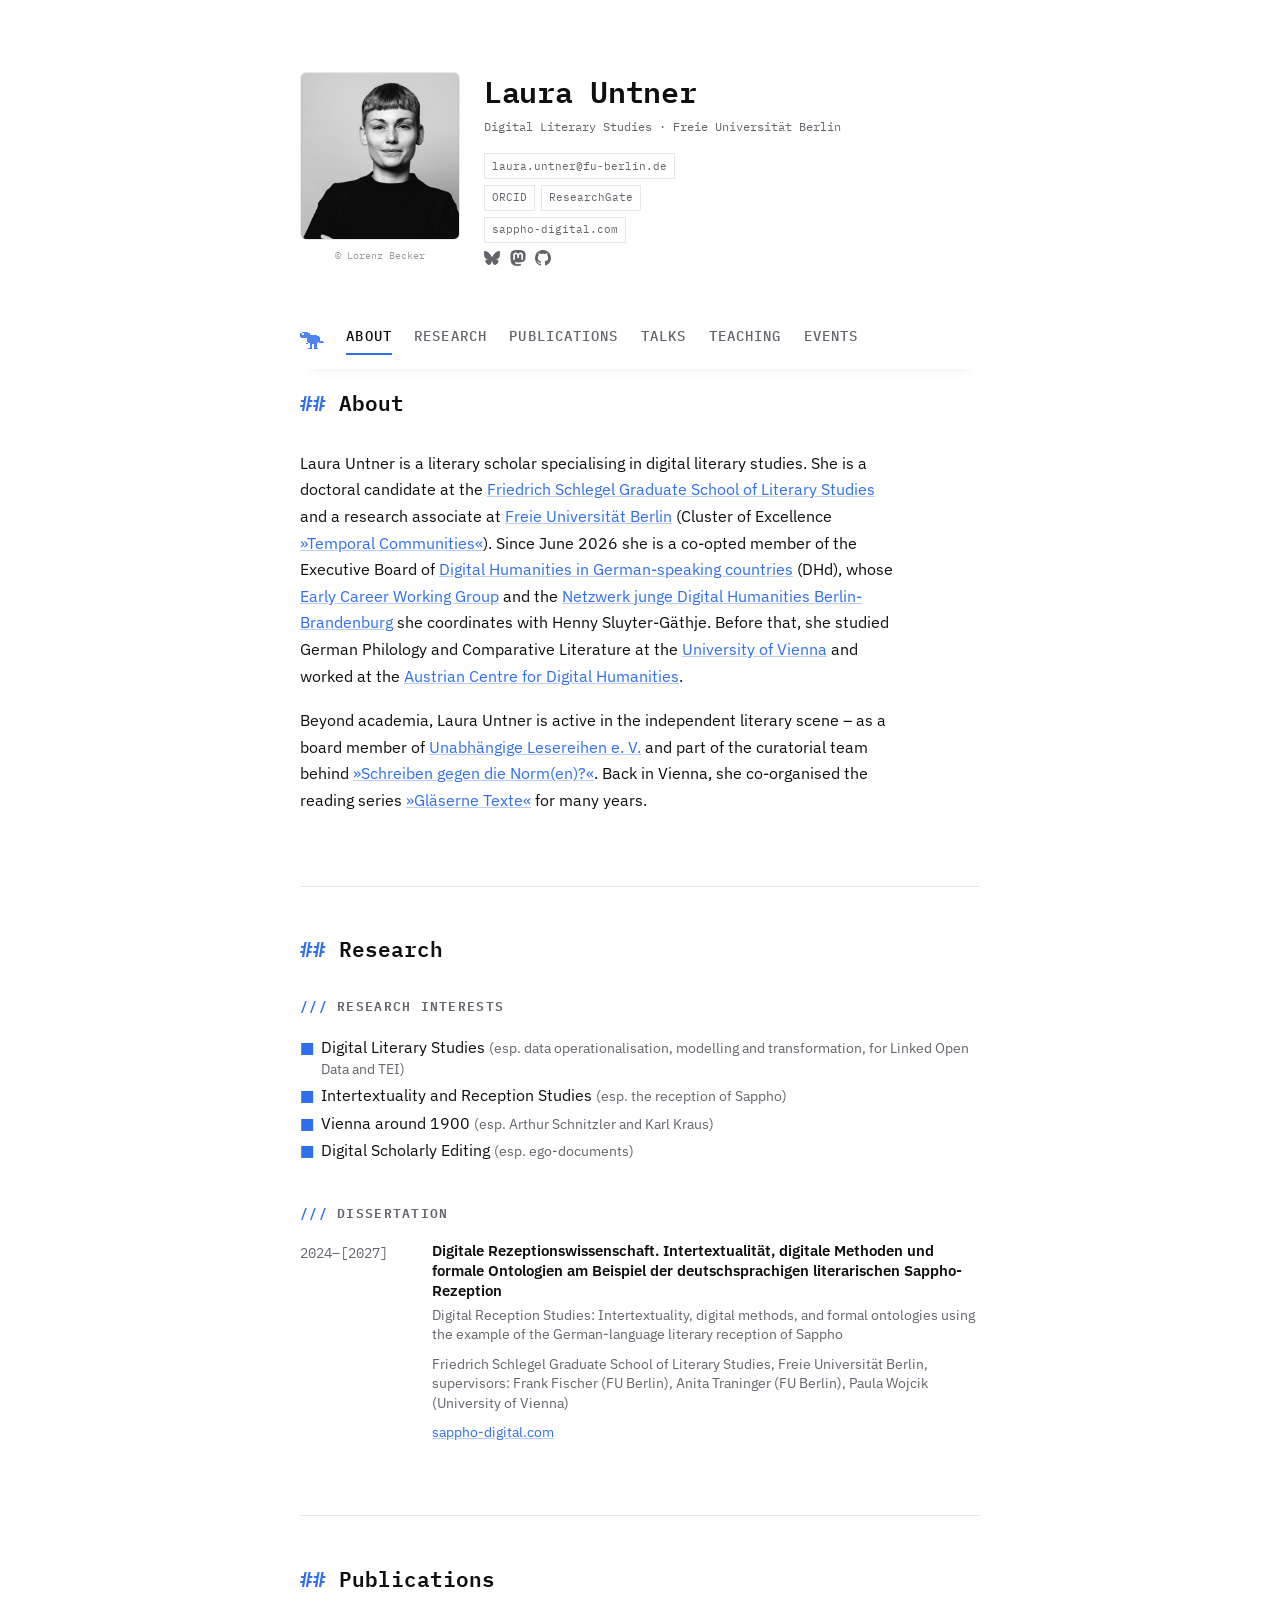
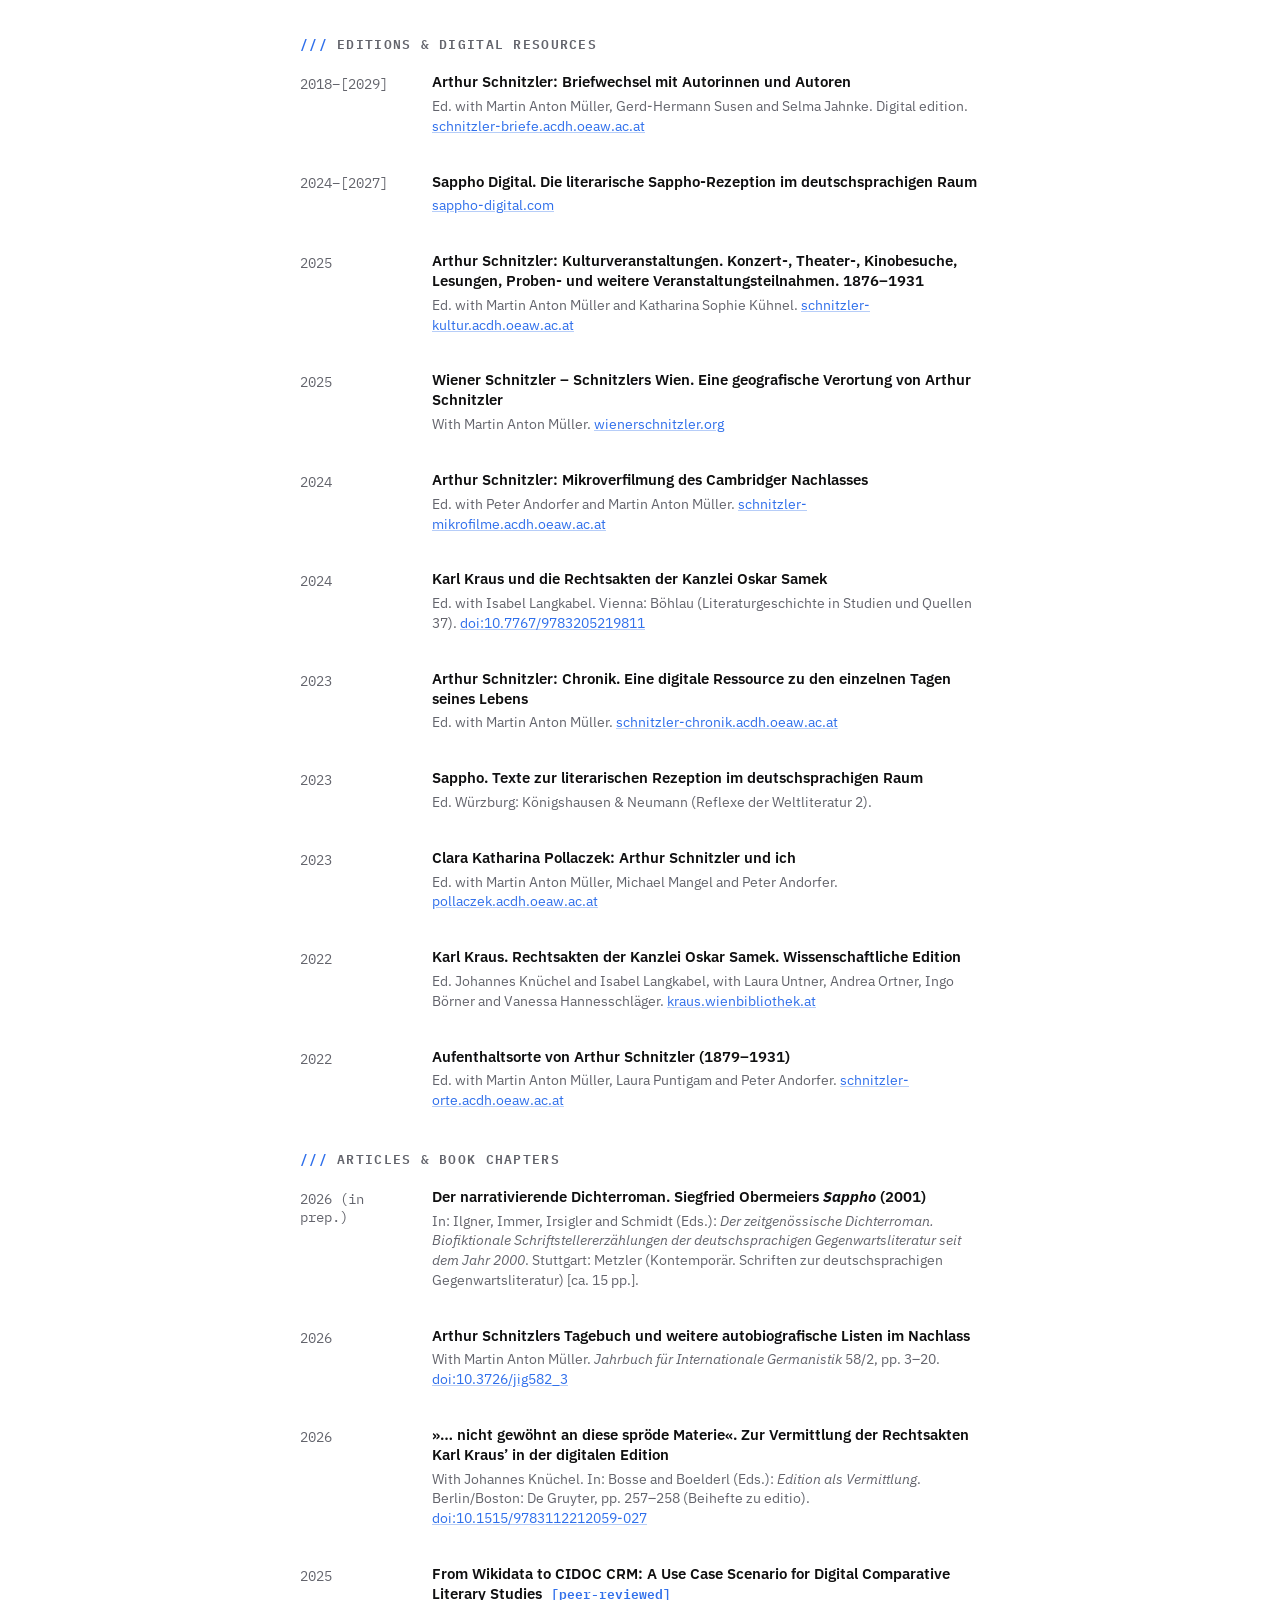
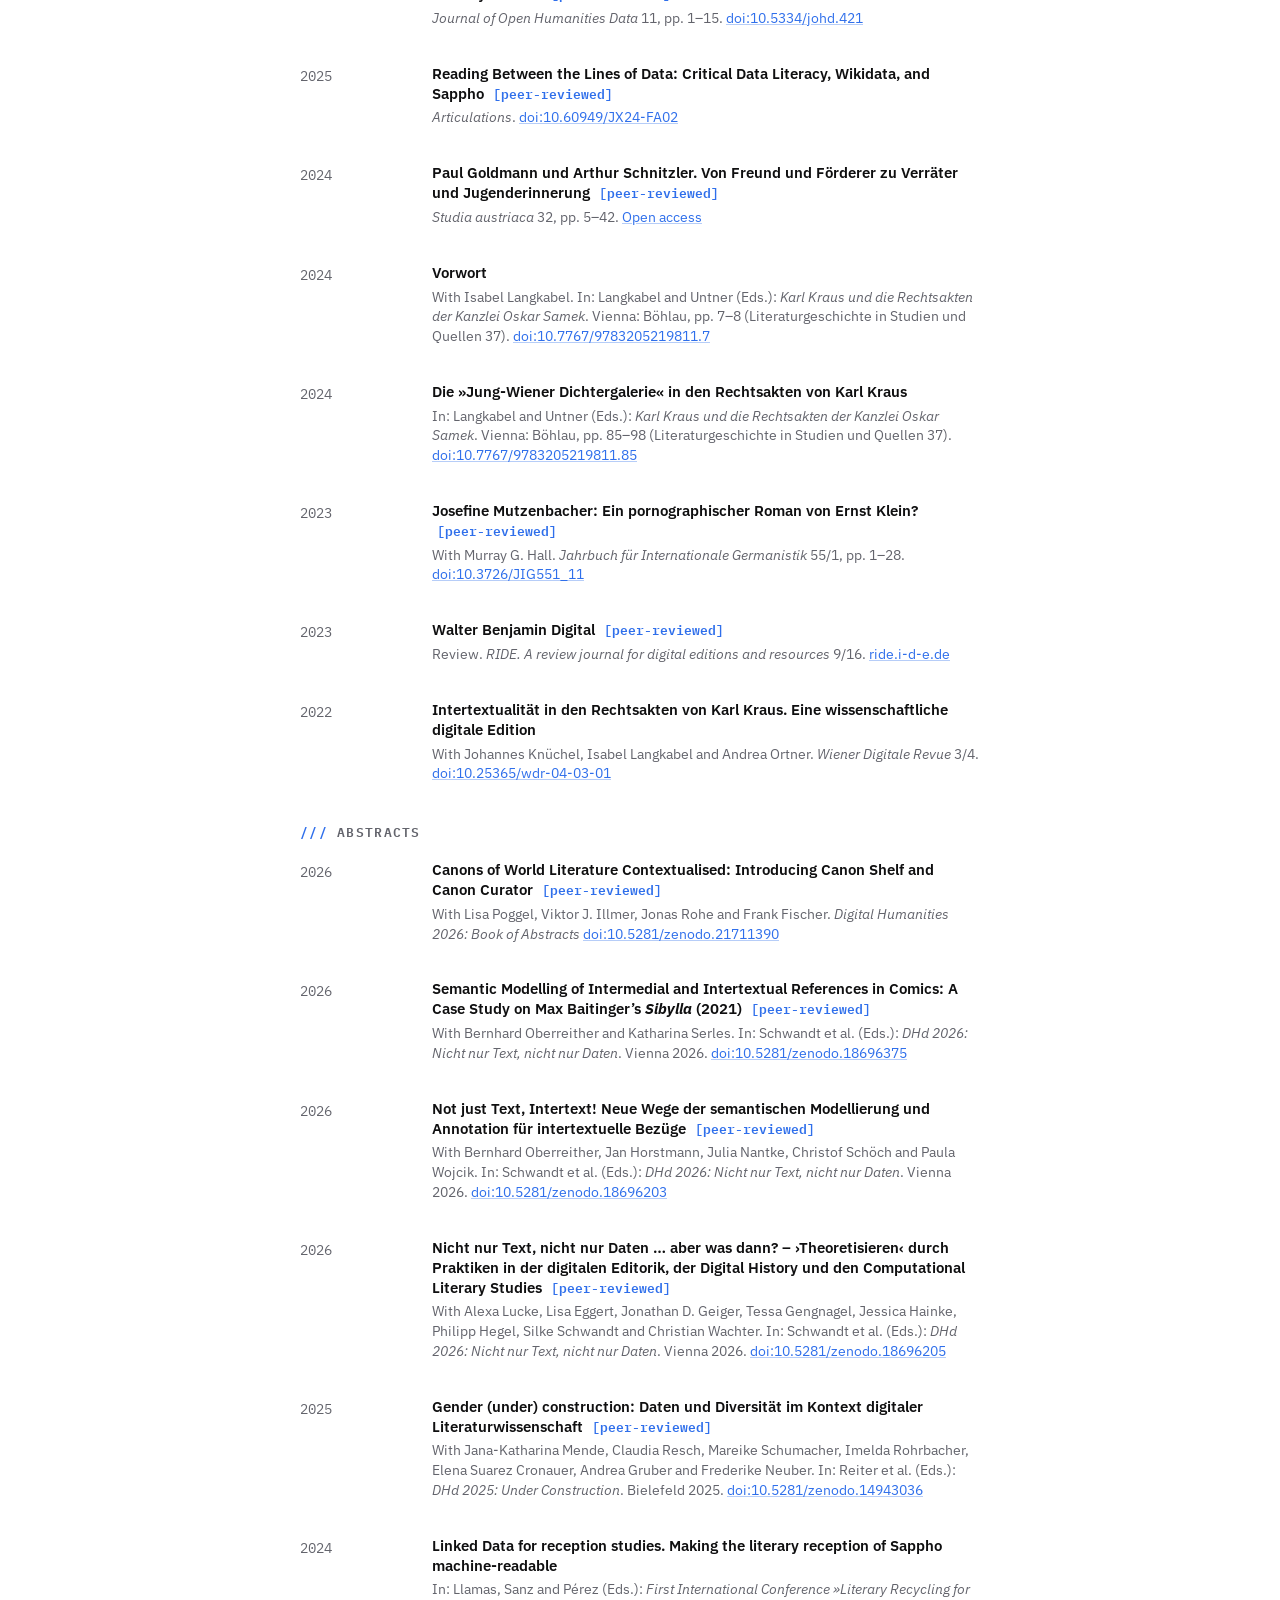
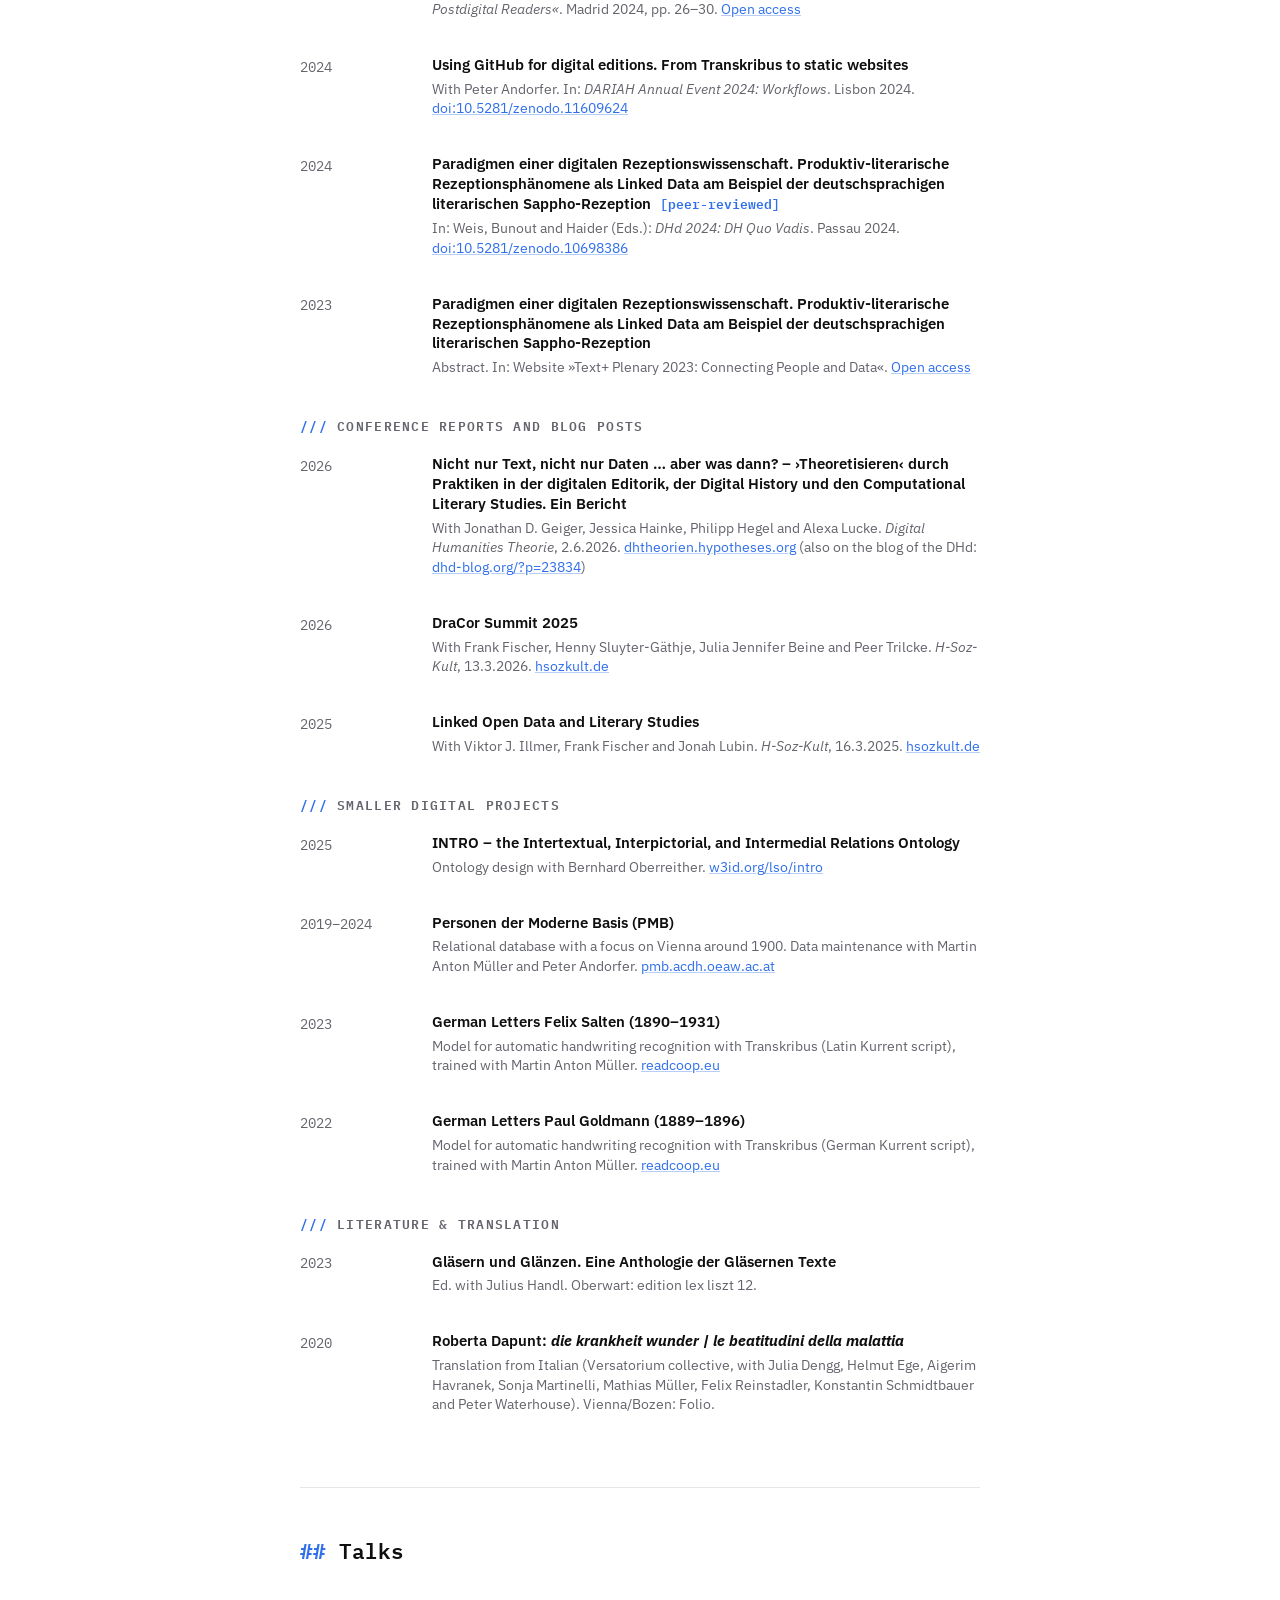
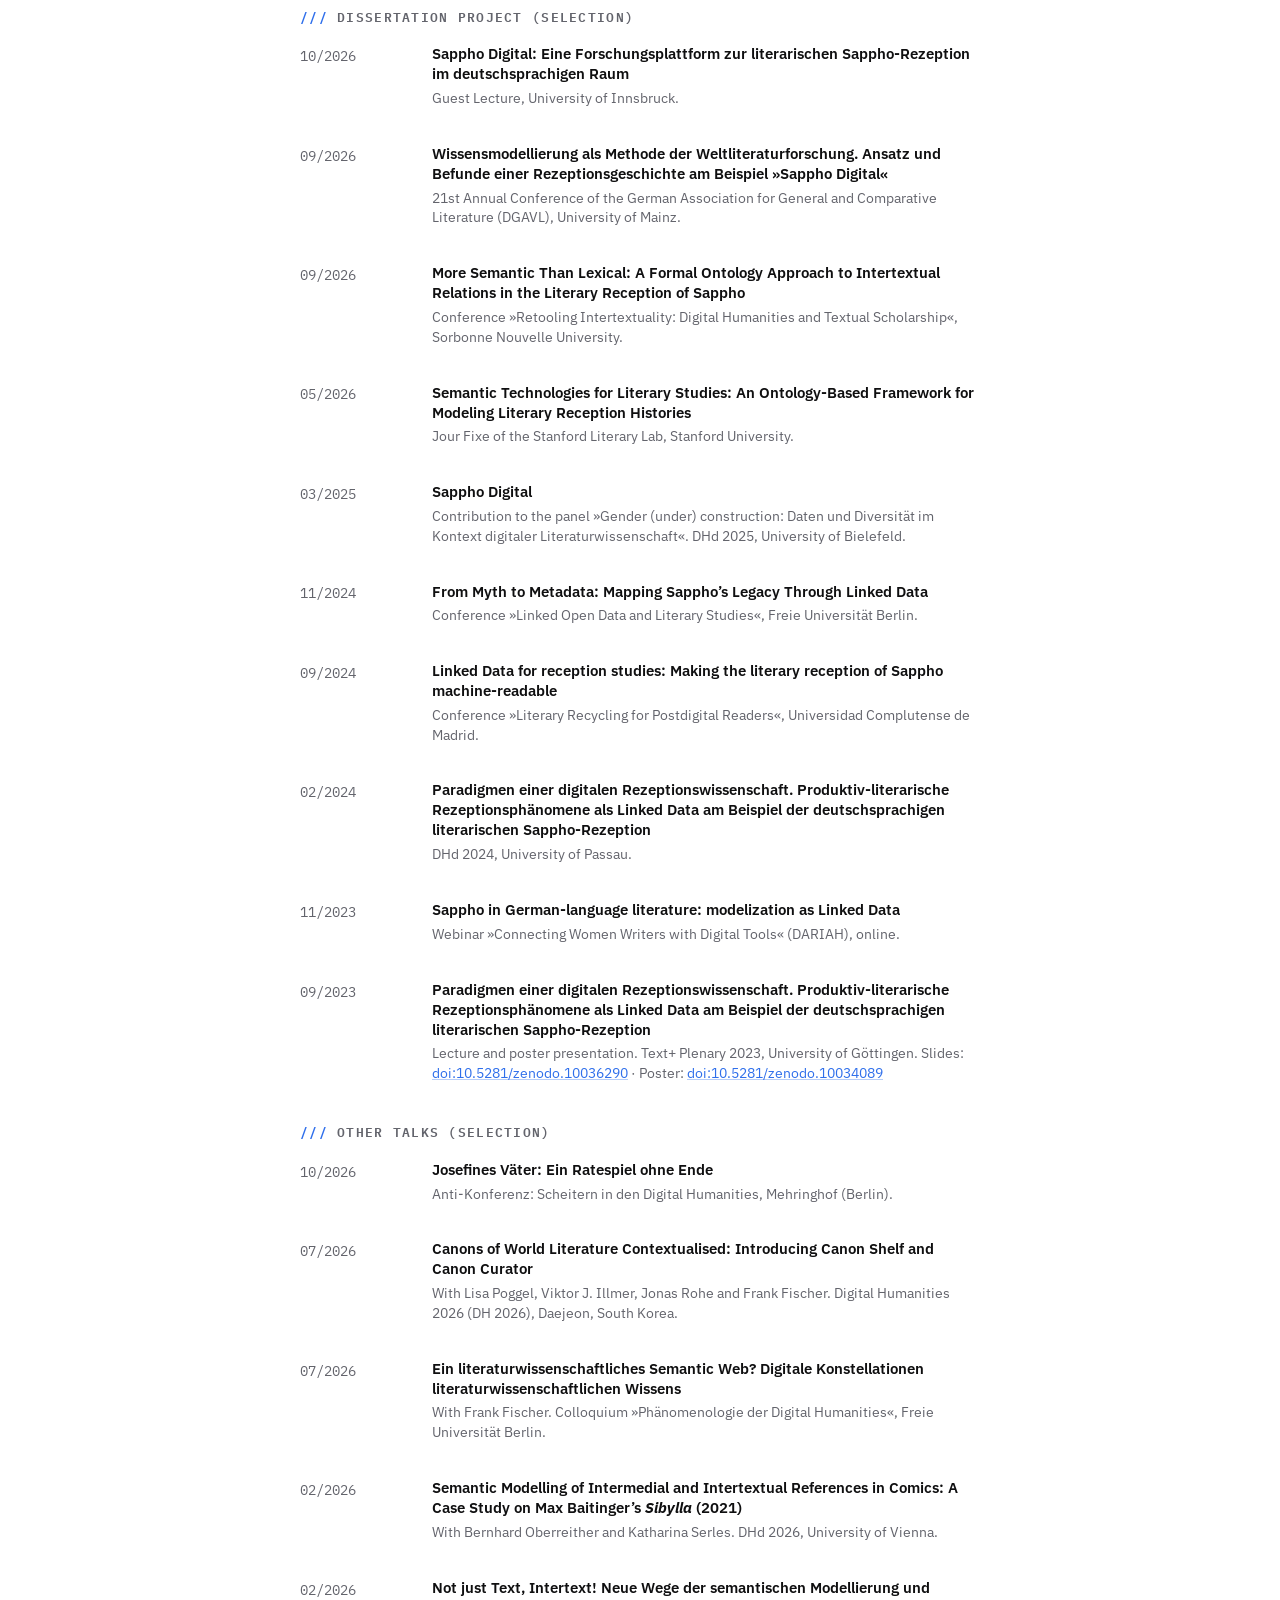
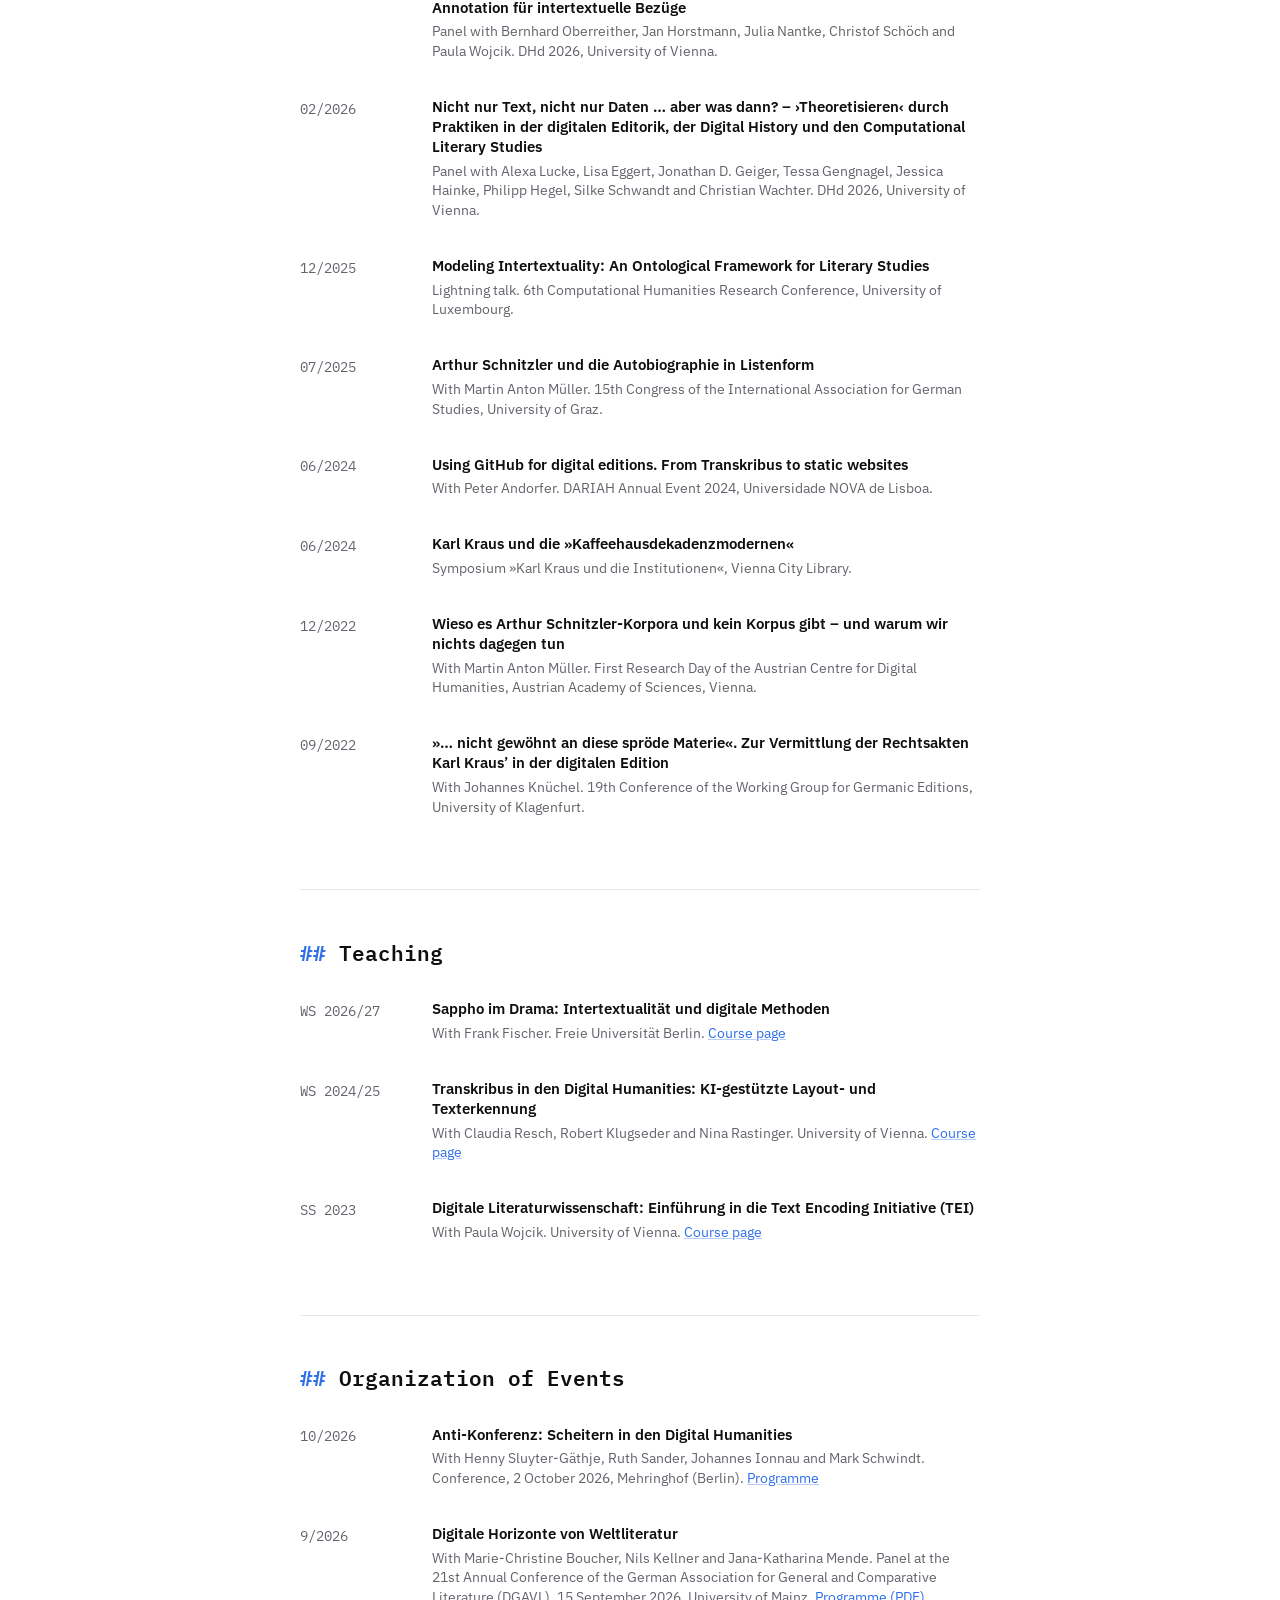
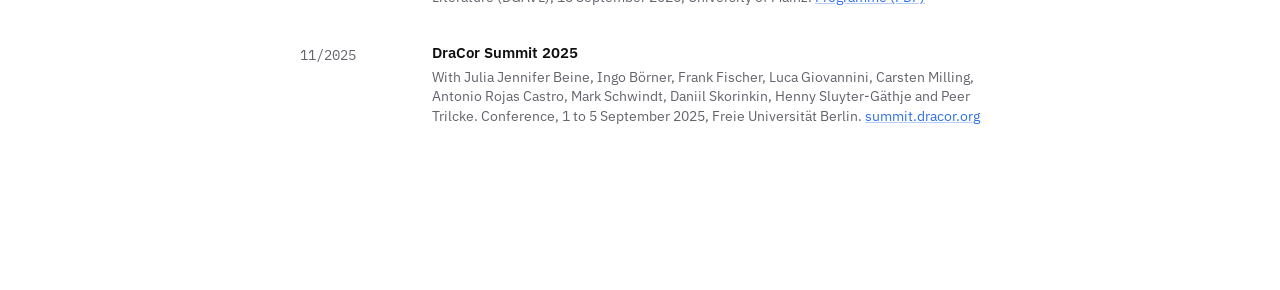
==== index.html @ d76ead3e "added mastodon" ====
<!DOCTYPE html>
<html lang="en">
  <head>
    <meta charset="UTF-8">
    <meta name="viewport" content="width=device-width, initial-scale=1.0">
    <title>Laura Untner</title>
    <meta name="description" content="Personal website of Laura Untner, digital literary scholar and research associate at Freie Universität Berlin.">
    <link rel="canonical" href="https://laurauntner.github.io/website/">
    <link rel="icon" type="image/svg+xml" href="favicon.svg">

    <meta property="og:type" content="profile">
    <meta property="og:site_name" content="Laura Untner">
    <meta property="og:title" content="Laura Untner">
    <meta property="og:description" content="Personal website of Laura Untner, digital literary scholar and research associate at Freie Universität Berlin.">
    <meta property="og:url" content="https://laurauntner.github.io/website/">
    <meta property="og:image" content="https://laurauntner.github.io/website/image-small.jpg">
    <meta property="og:image:width" content="240">
    <meta property="og:image:height" content="320">
    <meta property="og:locale" content="en_US">

    <link rel="preconnect" href="https://fonts.googleapis.com">
    <link rel="preconnect" href="https://fonts.gstatic.com" crossorigin>
    <link rel="stylesheet" href="https://fonts.googleapis.com/css2?family=IBM+Plex+Mono:wght@400;500;600&family=IBM+Plex+Sans:ital,wght@0,400;0,500;0,600;1,400&display=swap">
    <link rel="stylesheet" href="style.css">

    <script type="application/ld+json">
    {
      "@context": "https://schema.org",
      "@type": "Person",
      "name": "Laura Untner",
      "url": "https://laurauntner.github.io/website/",
      "image": "https://laurauntner.github.io/website/image-small.jpg",
      "jobTitle": "Doctoral Candidate and Research Associate",
      "affiliation": {
        "@type": "CollegeOrUniversity",
        "name": "Freie Universität Berlin",
        "url": "https://www.fu-berlin.de/"
      },
      "email": "mailto:laura.untner@fu-berlin.de",
      "sameAs": [
        "https://orcid.org/0000-0002-9649-0870",
        "https://www.researchgate.net/profile/Laura-Untner/publications",
        "https://sappho-digital.com"
      ]
    }
    </script>
  </head>
  <body>
    <div class="page">
      <header>
        <div class="header-top">
          <figure class="avatar">
            <img src="image-small.jpg" alt="Portrait of Laura Untner" width="240" height="320">
            <figcaption>© Lorenz Becker</figcaption>
          </figure>
          <div class="header-info">
            <h1>Laura Untner</h1>
            <p class="subtitle">Digital Literary Studies · Freie Universität Berlin</p>
            <div class="contact">
              <a href="mailto:laura.untner@fu-berlin.de">laura.untner@fu-berlin.de</a>
              <div class="contact-row">
                <a href="https://orcid.org/0000-0002-9649-0870" target="_blank">ORCID</a>
                <a href="https://www.researchgate.net/profile/Laura-Untner/publications" target="_blank">ResearchGate</a>
              </div>
              <a href="https://sappho-digital.com" target="_blank">sappho-digital.com</a>
              <div class="social-icons">
                <a href="https://bsky.app/profile/luntner.bsky.social" target="_blank" aria-label="Bluesky">
                  <svg viewBox="0 0 24 24" width="16" height="16" aria-hidden="true">
                    <path fill="currentColor" d="M12 10.8c-1.087-2.114-4.046-6.053-6.798-7.995C2.566.944 1.561 1.266.902 1.565.139 1.908 0 3.08 0 3.768c0 .69.378 5.65.624 6.479.815 2.736 3.713 3.66 6.383 3.364.136-.02.275-.033.415-.049-.138.021-.276.033-.415.049-3.912.577-7.387 2.005-2.83 7.078 5.013 5.19 6.87-1.113 7.823-4.428.953 3.315 2.05 9.371 7.733 4.428 4.267-4.428 1.172-6.502-2.74-7.078a8.741 8.741 0 0 1-.415-.049c.14.016.279.028.415.049 2.67.297 5.568-.628 6.383-3.364.246-.828.624-5.79.624-6.478 0-.69-.139-1.861-.902-2.206-.659-.298-1.664-.62-4.3 1.24C16.046 4.748 13.087 8.687 12 10.8Z"></path>
                  </svg>
                </a>
                <a href="https://fedihum.org/@luntner" target="_blank" aria-label="Mastodon">
                  <svg viewBox="0 0 24 24" width="16" height="16" aria-hidden="true">
                    <path fill="currentColor" d="M23.268 5.313c-.35-2.578-2.617-4.61-5.304-5.004C17.51.242 15.792 0 11.813 0h-.03c-3.98 0-4.835.242-5.288.309C3.882.692 1.496 2.518.917 5.127.64 6.412.61 7.837.661 9.143c.074 1.874.088 3.745.26 5.611.118 1.24.325 2.47.62 3.68.55 2.237 2.777 4.098 4.96 4.857 2.336.792 4.849.923 7.256.38.265-.061.527-.132.786-.213.585-.184 1.27-.39 1.774-.753a.057.057 0 0 0 .023-.043v-1.809a.052.052 0 0 0-.02-.041.053.053 0 0 0-.046-.01 20.282 20.282 0 0 1-4.709.545c-2.73 0-3.463-1.284-3.674-1.818a5.593 5.593 0 0 1-.319-1.433.053.053 0 0 1 .066-.054c1.517.363 3.072.546 4.632.546.376 0 .75 0 1.125-.01 1.57-.044 3.224-.124 4.768-.422.038-.008.077-.015.11-.024 2.435-.464 4.753-1.92 4.989-5.604.008-.145.03-1.52.03-1.67.002-.512.167-3.63-.024-5.545zm-3.748 9.195h-2.561V8.29c0-1.309-.55-1.976-1.67-1.976-1.23 0-1.846.79-1.846 2.35v3.403h-2.546V8.663c0-1.56-.617-2.35-1.848-2.35-1.112 0-1.668.668-1.67 1.977v6.218H4.822V8.102c0-1.31.337-2.35 1.011-3.12.696-.77 1.608-1.164 2.74-1.164 1.311 0 2.302.5 2.962 1.498l.638 1.06.638-1.06c.66-.999 1.65-1.498 2.96-1.498 1.13 0 2.043.395 2.74 1.164.675.77 1.012 1.81 1.012 3.12z"></path>
                  </svg>
                </a>
                <a href="https://github.com/laurauntner" target="_blank" aria-label="GitHub">
                  <svg viewBox="0 0 24 24" width="16" height="16" aria-hidden="true">
                    <path fill="currentColor" d="M12 0c-6.626 0-12 5.373-12 12 0 5.302 3.438 9.8 8.207 11.387.599.111.793-.261.793-.577v-2.234c-3.338.726-4.033-1.416-4.033-1.416-.546-1.387-1.333-1.756-1.333-1.756-1.089-.745.083-.729.083-.729 1.205.084 1.839 1.237 1.839 1.237 1.07 1.834 2.807 1.304 3.492.997.107-.775.418-1.305.762-1.604-2.665-.305-5.467-1.334-5.467-5.931 0-1.311.469-2.381 1.236-3.221-.124-.303-.535-1.524.117-3.176 0 0 1.008-.322 3.301 1.23.957-.266 1.983-.399 3.003-.404 1.02.005 2.047.138 3.006.404 2.291-1.552 3.297-1.23 3.297-1.23.653 1.653.242 2.874.118 3.176.77.84 1.235 1.911 1.235 3.221 0 4.609-2.807 5.624-5.479 5.921.43.372.823 1.102.823 2.222v3.293c0 .319.192.694.801.576 4.765-1.589 8.199-6.086 8.199-11.386 0-6.627-5.373-12-12-12z"></path>
                  </svg>
                </a>
              </div>
            </div>
          </div>
        </div>
      </header>
      <div class="site-nav">
        <nav>
          <a href="index.html" class="nav-home" aria-label="Home">
            <svg class="dino-svg" viewBox="0 0 80 56" width="24" height="17" aria-hidden="true">
              <g fill="currentColor">
                <rect x="8" y="0" width="20" height="4"></rect>
                <rect x="0" y="4" width="8" height="4"></rect>
                <rect x="12" y="4" width="20" height="4"></rect>
                <rect x="0" y="8" width="32" height="4"></rect>
                <rect x="32" y="8" width="24" height="4"></rect>
                <rect x="0" y="12" width="32" height="4"></rect>
                <rect x="32" y="12" width="32" height="4"></rect>
                <rect x="4" y="16" width="28" height="4"></rect>
                <rect x="32" y="16" width="36" height="4"></rect>
                <rect x="24" y="20" width="44" height="4"></rect>
                <rect x="24" y="24" width="44" height="4"></rect>
                <rect x="24" y="28" width="40" height="4"></rect>
                <rect x="64" y="28" width="12" height="4"></rect>
                <rect x="28" y="32" width="32" height="4"></rect>
                <rect x="64" y="32" width="16" height="4"></rect>
                <rect x="20" y="36" width="8" height="4"></rect>
                <rect x="32" y="36" width="24" height="4"></rect>
                <rect x="32" y="40" width="8" height="4"></rect>
                <rect x="48" y="40" width="8" height="4"></rect>
                <rect x="32" y="44" width="8" height="4"></rect>
                <rect x="48" y="44" width="8" height="4"></rect>
                <rect x="32" y="48" width="8" height="4"></rect>
                <rect x="48" y="48" width="8" height="4"></rect>
              </g>
              <g class="legs-a" fill="currentColor">
                <rect x="28" y="52" width="12" height="4"></rect>
              </g>
              <g class="legs-b" fill="currentColor">
                <rect x="48" y="52" width="12" height="4"></rect>
              </g>
            </svg>
          </a>
          <a href="#about" class="active">About</a>
          <a href="#research">Research</a>
          <a href="#publications">Publications</a>
          <a href="#talks">Talks</a>
          <a href="#teaching">Teaching</a>
          <a href="#events">Events</a>
        </nav>
        <div class="subnav"></div>
      </div>
      <!-- ABOUT -->
      <section id="about">
        <h2 class="section-title">About</h2>
        <div class="about-text">
          <p>Laura Untner is a literary scholar specialising in digital literary studies. She is a
            doctoral candidate at the <a
              href="https://www.geisteswissenschaften.fu-berlin.de/friedrichschlegel/index.html"
              target="_blank">Friedrich Schlegel Graduate School of Literary Studies</a> and a
            research associate at <a href="https://www.fu-berlin.de/" target="_blank">Freie
              Universität Berlin</a> (Cluster of Excellence <a
              href="https://www.temporal-communities.de/" target="_blank">»Temporal
              Communities«</a>). Since June 2026 she is a co-opted member of the Executive Board of
              <a href="https://digitalhumanities.de/" target="_blank">Digital Humanities in
              German-speaking countries</a> (DHd), whose <a
              href="https://digitalhumanities.de/ag-early-career/" target="_blank">Early Career
              Working Group</a> and the <a
              href="https://junge-dh-berlin-brandenburg.github.io/homepage/" target="_blank"
              >Netzwerk junge Digital Humanities Berlin-Brandenburg</a> she coordinates with Henny
            Sluyter-Gäthje. Before that, she studied German Philology and Comparative Literature at
            the <a href="https://www.univie.ac.at/" target="_blank">University of Vienna</a> and
            worked at the <a href="https://www.oeaw.ac.at/de/acdh/acdh-home" target="_blank"
              >Austrian Centre for Digital Humanities</a>.</p>
          <p>Beyond academia, Laura Untner is active in the independent literary scene – as a board
            member of <a href="https://www.lesereihen.org/" target="_blank">Unabhängige Lesereihen
              e. V.</a> and part of the curatorial team behind <a
              href="https://schreibengegendienormen.de/" target="_blank">»Schreiben gegen die
              Norm(en)?«</a>. Back in Vienna, she co-organised the reading series <a
              href="https://glaesernetexte.com/" target="_blank">»Gläserne Texte«</a> for many
            years.</p>
        </div>
      </section>
      <!-- RESEARCH -->
      <section id="research">
        <h2 class="section-title">Research</h2>
        <h3 id="research-interests">Research Interests</h3>
        <ul class="focus-list">
          <li>Digital Literary Studies <span>(esp. data operationalisation, modelling and
              transformation, for Linked Open Data and TEI)</span></li>
          <li>Intertextuality and Reception Studies <span>(esp. the reception of Sappho)</span></li>
          <li>Vienna around 1900 <span>(esp. Arthur Schnitzler and Karl Kraus)</span></li>
          <li>Digital Scholarly Editing <span>(esp. ego-documents)</span></li>
        </ul>
        <h3 id="dissertation">Dissertation</h3>
        <div class="entry">
          <div class="entry-date">2024–[2027]</div>
          <div class="entry-content">
            <div class="entry-title">Digitale Rezeptionswissenschaft. Intertextualität, digitale
              Methoden und formale Ontologien am Beispiel der deutschsprachigen literarischen
              Sappho-Rezeption</div>
            <div class="entry-body">Digital Reception Studies: Intertextuality, digital methods,
              and formal ontologies using the example of the German-language literary reception of
              Sappho</div>
            <div class="entry-body">Friedrich Schlegel Graduate School of Literary Studies, Freie
              Universität Berlin, supervisors: Frank Fischer (FU Berlin), Anita Traninger (FU
              Berlin), Paula Wojcik (University of Vienna)</div>
            <div class="entry-body"><a href="https://sappho-digital.com" target="_blank"
              >sappho-digital.com</a></div>
          </div>
        </div>
      </section>
      <!-- PUBLICATIONS -->
      <section id="publications">
        <h2 class="section-title">Publications</h2>
        <h3 id="editions-resources">Editions &amp; Digital Resources</h3>
        <div class="entry">
          <div class="entry-date">2018–[2029]</div>
          <div class="entry-content">
            <div class="entry-title">Arthur Schnitzler: Briefwechsel mit Autorinnen und
              Autoren</div>
            <div class="entry-body">Ed. with Martin Anton Müller, Gerd-Hermann Susen and Selma
              Jahnke. Digital edition. <a href="https://schnitzler-briefe.acdh.oeaw.ac.at"
                target="_blank">schnitzler-briefe.acdh.oeaw.ac.at</a>
            </div>
          </div>
        </div>
        <div class="entry">
          <div class="entry-date">2024–[2027]</div>
          <div class="entry-content">
            <div class="entry-title">Sappho Digital. Die literarische Sappho-Rezeption im
              deutschsprachigen Raum</div>
            <div class="entry-body">
              <a href="https://sappho-digital.com" target="_blank">sappho-digital.com</a>
            </div>
          </div>
        </div>
        <div class="entry">
          <div class="entry-date">2025</div>
          <div class="entry-content">
            <div class="entry-title">Arthur Schnitzler: Kulturveranstaltungen. Konzert-, Theater-,
              Kinobesuche, Lesungen, Proben- und weitere Veranstaltungsteilnahmen. 1876–1931</div>
            <div class="entry-body">Ed. with Martin Anton Müller and Katharina Sophie Kühnel. <a
                href="https://schnitzler-kultur.acdh.oeaw.ac.at" target="_blank"
                >schnitzler-kultur.acdh.oeaw.ac.at</a>
            </div>
          </div>
        </div>
        <div class="entry">
          <div class="entry-date">2025</div>
          <div class="entry-content">
            <div class="entry-title">Wiener Schnitzler – Schnitzlers Wien. Eine geografische
              Verortung von Arthur Schnitzler</div>
            <div class="entry-body">With Martin Anton Müller. <a href="https://wienerschnitzler.org"
                target="_blank">wienerschnitzler.org</a></div>
          </div>
        </div>
        <div class="entry">
          <div class="entry-date">2024</div>
          <div class="entry-content">
            <div class="entry-title">Arthur Schnitzler: Mikroverfilmung des Cambridger
              Nachlasses</div>
            <div class="entry-body">Ed. with Peter Andorfer and Martin Anton Müller. <a
                href="https://schnitzler-mikrofilme.acdh.oeaw.ac.at" target="_blank"
                >schnitzler-mikrofilme.acdh.oeaw.ac.at</a></div>
          </div>
        </div>
        <div class="entry">
          <div class="entry-date">2024</div>
          <div class="entry-content">
            <div class="entry-title">Karl Kraus und die Rechtsakten der Kanzlei Oskar Samek</div>
            <div class="entry-body">Ed. with Isabel Langkabel. Vienna: Böhlau (Literaturgeschichte
              in Studien und Quellen 37). <a href="https://doi.org/10.7767/9783205219811"
                target="_blank">doi:10.7767/9783205219811</a></div>
          </div>
        </div>
        <div class="entry">
          <div class="entry-date">2023</div>
          <div class="entry-content">
            <div class="entry-title">Arthur Schnitzler: Chronik. Eine digitale Ressource zu den
              einzelnen Tagen seines Lebens</div>
            <div class="entry-body">Ed. with Martin Anton Müller. <a
                href="https://schnitzler-chronik.acdh.oeaw.ac.at" target="_blank"
                >schnitzler-chronik.acdh.oeaw.ac.at</a></div>
          </div>
        </div>
        <div class="entry">
          <div class="entry-date">2023</div>
          <div class="entry-content">
            <div class="entry-title">Sappho. Texte zur literarischen Rezeption im deutschsprachigen
              Raum</div>
            <div class="entry-body">Ed. Würzburg: Königshausen &amp; Neumann (Reflexe der
              Weltliteratur 2).</div>
          </div>
        </div>
        <div class="entry">
          <div class="entry-date">2023</div>
          <div class="entry-content">
            <div class="entry-title">Clara Katharina Pollaczek: Arthur Schnitzler und ich</div>
            <div class="entry-body">Ed. with Martin Anton Müller, Michael Mangel and Peter Andorfer.
                <a href="https://pollaczek.acdh.oeaw.ac.at" target="_blank"
                >pollaczek.acdh.oeaw.ac.at</a></div>
          </div>
        </div>
        <div class="entry">
          <div class="entry-date">2022</div>
          <div class="entry-content">
            <div class="entry-title">Karl Kraus. Rechtsakten der Kanzlei Oskar Samek.
              Wissenschaftliche Edition</div>
            <div class="entry-body">Ed. Johannes Knüchel and Isabel Langkabel, with Laura Untner,
              Andrea Ortner, Ingo Börner and Vanessa Hannesschläger. <a
                href="https://www.kraus.wienbibliothek.at" target="_blank"
                >kraus.wienbibliothek.at</a></div>
          </div>
        </div>
        <div class="entry">
          <div class="entry-date">2022</div>
          <div class="entry-content">
            <div class="entry-title">Aufenthaltsorte von Arthur Schnitzler (1879–1931)</div>
            <div class="entry-body">Ed. with Martin Anton Müller, Laura Puntigam and Peter Andorfer.
                <a href="https://schnitzler-orte.acdh.oeaw.ac.at" target="_blank"
                >schnitzler-orte.acdh.oeaw.ac.at</a></div>
          </div>
        </div>
        <h3 id="articles-chapters">Articles &amp; Book Chapters</h3>
        <div class="entry">
          <div class="entry-date">2026 (in prep.)</div>
          <div class="entry-content">
            <div class="entry-title">Der narrativierende Dichterroman. Siegfried Obermeiers
                <em><strong>Sappho</strong></em> (2001)</div>
            <div class="entry-body">In: Ilgner, Immer, Irsigler and Schmidt (Eds.): <em>Der
                zeitgenössische Dichterroman. Biofiktionale Schriftstellererzählungen der
                deutschsprachigen Gegenwartsliteratur seit dem Jahr 2000</em>. Stuttgart: Metzler
              (Kontemporär. Schriften zur deutschsprachigen Gegenwartsliteratur) [ca. 15 pp.].</div>
          </div>
        </div>
        <div class="entry">
          <div class="entry-date">2026</div>
          <div class="entry-content">
            <div class="entry-title">Arthur Schnitzlers Tagebuch und weitere autobiografische Listen
              im Nachlass</div>
            <div class="entry-body">With Martin Anton Müller. <em>Jahrbuch für Internationale
                Germanistik</em> 58/2, pp. 3–20. <a href="https://doi.org/10.3726/jig582_3"
                >doi:10.3726/jig582_3</a></div>
          </div>
        </div>
        <div class="entry">
          <div class="entry-date">2026</div>
          <div class="entry-content">
            <div class="entry-title">»… nicht gewöhnt an diese spröde Materie«. Zur Vermittlung der
              Rechtsakten Karl Kraus’ in der digitalen Edition</div>
            <div class="entry-body">With Johannes Knüchel. In: Bosse and Boelderl (Eds.):
                <em>Edition als Vermittlung</em>. Berlin/Boston: De Gruyter, pp. 257–258 (Beihefte
              zu editio). <a href="https://doi.org/10.1515/9783112212059-027" target="_blank"
                >doi:10.1515/9783112212059-027</a></div>
          </div>
        </div>
        <div class="entry">
          <div class="entry-date">2025</div>
          <div class="entry-content">
            <div class="entry-title">From Wikidata to CIDOC CRM: A Use Case Scenario for Digital
              Comparative Literary Studies <span class="tag">peer-reviewed</span></div>
            <div class="entry-body"><em>Journal of Open Humanities Data</em> 11, pp. 1–15. <a
                href="https://doi.org/10.5334/johd.421" target="_blank">doi:10.5334/johd.421</a></div>
          </div>
        </div>
        <div class="entry">
          <div class="entry-date">2025</div>
          <div class="entry-content">
            <div class="entry-title">Reading Between the Lines of Data: Critical Data Literacy,
              Wikidata, and Sappho <span class="tag">peer-reviewed</span></div>
            <div class="entry-body"><em>Articulations</em>. <a
                href="https://doi.org/10.60949/JX24-FA02" target="_blank">doi:10.60949/JX24-FA02</a></div>
          </div>
        </div>
        <div class="entry">
          <div class="entry-date">2024</div>
          <div class="entry-content">
            <div class="entry-title">Paul Goldmann und Arthur Schnitzler. Von Freund und Förderer zu
              Verräter und Jugenderinnerung <span class="tag">peer-reviewed</span></div>
            <div class="entry-body"><em>Studia austriaca</em> 32, pp. 5–42. <a
                href="https://riviste.unimi.it/index.php/StudiaAustriaca/article/view/23734"
                target="_blank">Open access</a></div>
          </div>
        </div>
        <div class="entry">
          <div class="entry-date">2024</div>
          <div class="entry-content">
            <div class="entry-title">Vorwort</div>
            <div class="entry-body">With Isabel Langkabel. In: Langkabel and Untner (Eds.): <em>Karl
                Kraus und die Rechtsakten der Kanzlei Oskar Samek</em>. Vienna: Böhlau, pp. 7–8
              (Literaturgeschichte in Studien und Quellen 37). <a
                href="https://doi.org/10.7767/9783205219811.7" target="_blank"
                >doi:10.7767/9783205219811.7</a></div>
          </div>
        </div>
        <div class="entry">
          <div class="entry-date">2024</div>
          <div class="entry-content">
            <div class="entry-title">Die »Jung-Wiener Dichtergalerie« in den Rechtsakten von Karl
              Kraus</div>
            <div class="entry-body">In: Langkabel and Untner (Eds.): <em>Karl Kraus und die
                Rechtsakten der Kanzlei Oskar Samek</em>. Vienna: Böhlau, pp. 85–98
              (Literaturgeschichte in Studien und Quellen 37). <a
                href="https://doi.org/10.7767/9783205219811.85" target="_blank"
                >doi:10.7767/9783205219811.85</a></div>
          </div>
        </div>
        <div class="entry">
          <div class="entry-date">2023</div>
          <div class="entry-content">
            <div class="entry-title">Josefine Mutzenbacher: Ein pornographischer Roman von Ernst
              Klein? <span class="tag">peer-reviewed</span></div>
            <div class="entry-body">With Murray G. Hall. <em>Jahrbuch für Internationale
                Germanistik</em> 55/1, pp. 1–28. <a href="https://doi.org/10.3726/JIG551_11"
                target="_blank">doi:10.3726/JIG551_11</a></div>
          </div>
        </div>
        <div class="entry">
          <div class="entry-date">2023</div>
          <div class="entry-content">
            <div class="entry-title">Walter Benjamin Digital <span class="tag">peer-reviewed</span></div>
            <div class="entry-body">Review. <em>RIDE. A review journal for digital editions and
                resources</em> 9/16. <a
                href="https://ride.i-d-e.de/issues/issue-16/walter-benjamin-digital" target="_blank"
                >ride.i-d-e.de</a></div>
          </div>
        </div>
        <div class="entry">
          <div class="entry-date">2022</div>
          <div class="entry-content">
            <div class="entry-title">Intertextualität in den Rechtsakten von Karl Kraus. Eine
              wissenschaftliche digitale Edition</div>
            <div class="entry-body">With Johannes Knüchel, Isabel Langkabel and Andrea Ortner.
                <em>Wiener Digitale Revue</em> 3/4. <a href="https://doi.org/10.25365/wdr-04-03-01"
                target="_blank">doi:10.25365/wdr-04-03-01</a></div>
          </div>
        </div>
        <h3 id="abstracts">Abstracts</h3>
        <div class="entry">
          <div class="entry-date">2026</div>
          <div class="entry-content">
            <div class="entry-title">Canons of World Literature Contextualised: Introducing Canon
              Shelf and Canon Curator <span class="tag">peer-reviewed</span></div>
            <div class="entry-body">With Lisa Poggel, Viktor J. Illmer, Jonas Rohe and Frank
              Fischer. <em>Digital Humanities 2026: Book of Abstracts</em>
              <a href="https://doi.org/10.5281/zenodo.21711390" target="_blank"
                >doi:10.5281/zenodo.21711390</a></div>
          </div>
        </div>
        <div class="entry">
          <div class="entry-date">2026</div>
          <div class="entry-content">
            <div class="entry-title">Semantic Modelling of Intermedial and Intertextual References
              in Comics: A Case Study on Max Baitinger’s <em><strong>Sibylla</strong></em> (2021)
              <span class="tag">peer-reviewed</span></div>
            <div class="entry-body">With Bernhard Oberreither and Katharina Serles. In: Schwandt et
              al. (Eds.): <em>DHd 2026: Nicht nur Text, nicht nur Daten</em>. Vienna 2026. <a
                href="https://doi.org/10.5281/zenodo.18696375" target="_blank"
                >doi:10.5281/zenodo.18696375</a></div>
          </div>
        </div>
        <div class="entry">
          <div class="entry-date">2026</div>
          <div class="entry-content">
            <div class="entry-title">Not just Text, Intertext! Neue Wege der semantischen
              Modellierung und Annotation für intertextuelle Bezüge
              <span class="tag">peer-reviewed</span></div>
            <div class="entry-body">With Bernhard Oberreither, Jan Horstmann, Julia Nantke, Christof
              Schöch and Paula Wojcik. In: Schwandt et al. (Eds.): <em>DHd 2026: Nicht nur Text,
                nicht nur Daten</em>. Vienna 2026. <a href="https://doi.org/10.5281/zenodo.18696203"
                target="_blank">doi:10.5281/zenodo.18696203</a></div>
          </div>
        </div>
        <div class="entry">
          <div class="entry-date">2026</div>
          <div class="entry-content">
            <div class="entry-title">Nicht nur Text, nicht nur Daten … aber was dann? –
              ›Theoretisieren‹ durch Praktiken in der digitalen Editorik, der Digital History und
              den Computational Literary Studies <span class="tag">peer-reviewed</span></div>
            <div class="entry-body">With Alexa Lucke, Lisa Eggert, Jonathan D. Geiger, Tessa
              Gengnagel, Jessica Hainke, Philipp Hegel, Silke Schwandt and Christian Wachter. In:
              Schwandt et al. (Eds.): <em>DHd 2026: Nicht nur Text, nicht nur Daten</em>. Vienna
              2026. <a href="https://doi.org/10.5281/zenodo.18696205" target="_blank"
                >doi:10.5281/zenodo.18696205</a></div>
          </div>
        </div>
        <div class="entry">
          <div class="entry-date">2025</div>
          <div class="entry-content">
            <div class="entry-title">Gender (under) construction: Daten und Diversität im Kontext
              digitaler Literaturwissenschaft <span class="tag">peer-reviewed</span></div>
            <div class="entry-body">With Jana-Katharina Mende, Claudia Resch, Mareike Schumacher,
              Imelda Rohrbacher, Elena Suarez Cronauer, Andrea Gruber and Frederike Neuber. In:
              Reiter et al. (Eds.): <em>DHd 2025: Under Construction</em>. Bielefeld 2025. <a
                href="https://doi.org/10.5281/zenodo.14943036" target="_blank"
                >doi:10.5281/zenodo.14943036</a></div>
          </div>
        </div>
        <div class="entry">
          <div class="entry-date">2024</div>
          <div class="entry-content">
            <div class="entry-title">Linked Data for reception studies. Making the literary
              reception of Sappho machine-readable</div>
            <div class="entry-body">In: Llamas, Sanz and Pérez (Eds.): <em>First International
                Conference »Literary Recycling for Postdigital Readers«</em>. Madrid 2024, pp.
              26–30. <a
                href="https://www.ucm.es/leethi/file/abstracts-literaryrecycling-26-27-9-2024-1"
                target="_blank">Open access</a></div>
          </div>
        </div>
        <div class="entry">
          <div class="entry-date">2024</div>
          <div class="entry-content">
            <div class="entry-title">Using GitHub for digital editions. From Transkribus to static
              websites</div>
            <div class="entry-body">With Peter Andorfer. In: <em>DARIAH Annual Event 2024:
                Workflows</em>. Lisbon 2024. <a href="https://doi.org/10.5281/zenodo.11609624"
                target="_blank">doi:10.5281/zenodo.11609624</a></div>
          </div>
        </div>
        <div class="entry">
          <div class="entry-date">2024</div>
          <div class="entry-content">
            <div class="entry-title">Paradigmen einer digitalen Rezeptionswissenschaft.
              Produktiv-literarische Rezeptionsphänomene als Linked Data am Beispiel der
              deutschsprachigen literarischen Sappho-Rezeption
              <span class="tag">peer-reviewed</span></div>
            <div class="entry-body">In: Weis, Bunout and Haider (Eds.): <em>DHd 2024: DH Quo
                Vadis</em>. Passau 2024. <a href="https://doi.org/10.5281/zenodo.10698386"
                target="_blank">doi:10.5281/zenodo.10698386</a></div>
          </div>
        </div>
        <div class="entry">
          <div class="entry-date">2023</div>
          <div class="entry-content">
            <div class="entry-title">Paradigmen einer digitalen Rezeptionswissenschaft.
              Produktiv-literarische Rezeptionsphänomene als Linked Data am Beispiel der
              deutschsprachigen literarischen Sappho-Rezeption</div>
            <div class="entry-body">Abstract. In: Website »Text+ Plenary 2023: Connecting People and
              Data«. <a href="https://textplus.sync.academiccloud.de/s/SSFZzojHQF69R8q"
                target="_blank">Open access</a></div>
          </div>
        </div>
        <h3 id="conference-reports">Conference Reports and Blog Posts</h3>
        <div class="entry">
          <div class="entry-date">2026</div>
          <div class="entry-content">
            <div class="entry-title">Nicht nur Text, nicht nur Daten … aber was dann? –
              ›Theoretisieren‹ durch Praktiken in der digitalen Editorik, der Digital History und
              den Computational Literary Studies. Ein Bericht</div>
            <div class="entry-body">With Jonathan D. Geiger, Jessica Hainke, Philipp Hegel and Alexa
              Lucke. <em>Digital Humanities Theorie</em>, 2.6.2026. <a
                href="https://dhtheorien.hypotheses.org/2442" target="_blank"
                >dhtheorien.hypotheses.org</a> (also on the blog of the DHd: <a
                href="https://dhd-blog.org/?p=23834" target="_blank"
                >dhd-blog.org/?p=23834</a>)</div>
          </div>
        </div>
        <div class="entry">
          <div class="entry-date">2026</div>
          <div class="entry-content">
            <div class="entry-title">DraCor Summit 2025</div>
            <div class="entry-body">With Frank Fischer, Henny Sluyter-Gäthje, Julia Jennifer Beine
              and Peer Trilcke. <em>H-Soz-Kult</em>, 13.3.2026. <a
                href="https://www.hsozkult.de/conferencereport/id/fdkn-160945" target="_blank"
                >hsozkult.de</a></div>
          </div>
        </div>
        <div class="entry">
          <div class="entry-date">2025</div>
          <div class="entry-content">
            <div class="entry-title">Linked Open Data and Literary Studies</div>
            <div class="entry-body">With Viktor J. Illmer, Frank Fischer and Jonah Lubin.
                <em>H-Soz-Kult</em>, 16.3.2025. <a
                href="https://www.hsozkult.de/conferencereport/id/fdkn-153755" target="_blank"
                >hsozkult.de</a></div>
          </div>
        </div>
        <h3 id="smaller-digital-projects">Smaller Digital Projects</h3>
        <div class="entry">
          <div class="entry-date">2025</div>
          <div class="entry-content">
            <div class="entry-title">INTRO – the Intertextual, Interpictorial, and Intermedial
              Relations Ontology</div>
            <div class="entry-body">Ontology design with Bernhard Oberreither. <a
                href="https://w3id.org/lso/intro/beta202506#" target="_blank"
              >w3id.org/lso/intro</a></div>
          </div>
        </div>
        <div class="entry">
          <div class="entry-date">2019–2024</div>
          <div class="entry-content">
            <div class="entry-title">Personen der Moderne Basis (PMB)</div>
            <div class="entry-body">Relational database with a focus on Vienna around 1900. Data
              maintenance with Martin Anton Müller and Peter Andorfer. <a
                href="https://pmb.acdh.oeaw.ac.at" target="_blank">pmb.acdh.oeaw.ac.at</a></div>
          </div>
        </div>
        <div class="entry">
          <div class="entry-date">2023</div>
          <div class="entry-content">
            <div class="entry-title">German Letters Felix Salten (1890–1931)</div>
            <div class="entry-body">Model for automatic handwriting recognition with Transkribus
              (Latin Kurrent script), trained with Martin Anton Müller. <a
                href="https://readcoop.eu/model/german-letters-felix-salten-1890-1931/"
                target="_blank">readcoop.eu</a></div>
          </div>
        </div>
        <div class="entry">
          <div class="entry-date">2022</div>
          <div class="entry-content">
            <div class="entry-title">German Letters Paul Goldmann (1889–1896)</div>
            <div class="entry-body">Model for automatic handwriting recognition with Transkribus
              (German Kurrent script), trained with Martin Anton Müller. <a
                href="https://readcoop.eu/model/paul-goldmann_german-kurrent_1889-96_v1/"
                target="_blank">readcoop.eu</a>
            </div>
          </div>
        </div>
        <h3 id="literature-translation">Literature &amp; Translation</h3>
        <div class="entry">
          <div class="entry-date">2023</div>
          <div class="entry-content">
            <div class="entry-title">Gläsern und Glänzen. Eine Anthologie der Gläsernen Texte</div>
            <div class="entry-body">Ed. with Julius Handl. Oberwart: edition lex liszt 12.</div>
          </div>
        </div>
        <div class="entry">
          <div class="entry-date">2020</div>
          <div class="entry-content">
            <div class="entry-title">Roberta Dapunt: <em><strong>die krankheit wunder | le
                beatitudini della malattia</strong></em></div>
            <div class="entry-body">Translation from Italian (Versatorium collective, with Julia
              Dengg, Helmut Ege, Aigerim Havranek, Sonja Martinelli, Mathias Müller, Felix
              Reinstadler, Konstantin Schmidtbauer and Peter Waterhouse). Vienna/Bozen: Folio.</div>
          </div>
        </div>
      </section>
      <!-- TALKS -->
      <section id="talks">
        <h2 class="section-title">Talks</h2>
        <h3 id="dissertation-talks">Dissertation Project (Selection)</h3>
        <div class="entry">
          <div class="entry-date">10/2026</div>
          <div class="entry-content">
            <div class="entry-title">Sappho Digital: Eine Forschungsplattform zur literarischen
              Sappho-Rezeption im deutschsprachigen Raum</div>
            <div class="entry-body">Guest Lecture, University of Innsbruck.</div>
          </div>
        </div>
        <div class="entry">
          <div class="entry-date">09/2026</div>
          <div class="entry-content">
            <div class="entry-title">Wissensmodellierung als Methode der Weltliteraturforschung.
              Ansatz und Befunde einer Rezeptionsgeschichte am Beispiel »Sappho Digital«</div>
            <div class="entry-body">21st Annual Conference of the German Association for General and
              Comparative Literature (DGAVL), University of Mainz.</div>
          </div>
        </div>
        <div class="entry">
          <div class="entry-date">09/2026</div>
          <div class="entry-content">
            <div class="entry-title">More Semantic Than Lexical: A Formal Ontology Approach to
              Intertextual Relations in the Literary Reception of Sappho</div>
            <div class="entry-body">Conference »Retooling Intertextuality: Digital Humanities and
              Textual Scholarship«, Sorbonne Nouvelle University.</div>
          </div>
        </div>
        <div class="entry">
          <div class="entry-date">05/2026</div>
          <div class="entry-content">
            <div class="entry-title">Semantic Technologies for Literary Studies: An Ontology-Based
              Framework for Modeling Literary Reception Histories</div>
            <div class="entry-body">Jour Fixe of the Stanford Literary Lab, Stanford
              University.</div>
          </div>
        </div>
        <div class="entry">
          <div class="entry-date">03/2025</div>
          <div class="entry-content">
            <div class="entry-title">Sappho Digital</div>
            <div class="entry-body">Contribution to the panel »Gender (under) construction: Daten
              und Diversität im Kontext digitaler Literaturwissenschaft«. DHd 2025, University of
              Bielefeld.</div>
          </div>
        </div>
        <div class="entry">
          <div class="entry-date">11/2024</div>
          <div class="entry-content">
            <div class="entry-title">From Myth to Metadata: Mapping Sappho’s Legacy Through Linked
              Data</div>
            <div class="entry-body">Conference »Linked Open Data and Literary Studies«, Freie
              Universität Berlin.</div>
          </div>
        </div>
        <div class="entry">
          <div class="entry-date">09/2024</div>
          <div class="entry-content">
            <div class="entry-title">Linked Data for reception studies: Making the literary
              reception of Sappho machine-readable</div>
            <div class="entry-body">Conference »Literary Recycling for Postdigital Readers«,
              Universidad Complutense de Madrid.</div>
          </div>
        </div>
        <div class="entry">
          <div class="entry-date">02/2024</div>
          <div class="entry-content">
            <div class="entry-title">Paradigmen einer digitalen Rezeptionswissenschaft.
              Produktiv-literarische Rezeptionsphänomene als Linked Data am Beispiel der
              deutschsprachigen literarischen Sappho-Rezeption</div>
            <div class="entry-body">DHd 2024, University of Passau.</div>
          </div>
        </div>
        <div class="entry">
          <div class="entry-date">11/2023</div>
          <div class="entry-content">
            <div class="entry-title">Sappho in German-language literature: modelization as Linked
              Data</div>
            <div class="entry-body">Webinar »Connecting Women Writers with Digital Tools« (DARIAH),
              online.</div>
          </div>
        </div>
        <div class="entry">
          <div class="entry-date">09/2023</div>
          <div class="entry-content">
            <div class="entry-title">Paradigmen einer digitalen Rezeptionswissenschaft.
              Produktiv-literarische Rezeptionsphänomene als Linked Data am Beispiel der
              deutschsprachigen literarischen Sappho-Rezeption</div>
            <div class="entry-body">Lecture and poster presentation. Text+ Plenary 2023, University
              of Göttingen. Slides: <a href="https://doi.org/10.5281/zenodo.10036290"
                target="_blank">doi:10.5281/zenodo.10036290</a> · Poster: <a
                href="https://doi.org/10.5281/zenodo.10034089" target="_blank"
                >doi:10.5281/zenodo.10034089</a></div>
          </div>
        </div>
        <h3 id="other-talks">Other Talks (Selection)</h3>
        <div class="entry">
          <div class="entry-date">10/2026</div>
          <div class="entry-content">
            <div class="entry-title">Josefines Väter: Ein Ratespiel ohne Ende</div>
            <div class="entry-body">Anti-Konferenz: Scheitern in den Digital Humanities, Mehringhof
              (Berlin).</div>
          </div>
        </div>
        <div class="entry">
          <div class="entry-date">07/2026</div>
          <div class="entry-content">
            <div class="entry-title">Canons of World Literature Contextualised: Introducing Canon
              Shelf and Canon Curator</div>
            <div class="entry-body">With Lisa Poggel, Viktor J. Illmer, Jonas Rohe and Frank
              Fischer. Digital Humanities 2026 (DH 2026), Daejeon, South Korea.</div>
          </div>
        </div>
        <div class="entry">
          <div class="entry-date">07/2026</div>
          <div class="entry-content">
            <div class="entry-title">Ein literaturwissenschaftliches Semantic Web? Digitale
              Konstellationen literaturwissenschaftlichen Wissens</div>
            <div class="entry-body">With Frank Fischer. Colloquium »Phänomenologie der Digital
              Humanities«, Freie Universität Berlin.</div>
          </div>
        </div>
        <div class="entry">
          <div class="entry-date">02/2026</div>
          <div class="entry-content">
            <div class="entry-title">Semantic Modelling of Intermedial and Intertextual References
              in Comics: A Case Study on Max Baitinger’s <em><strong>Sibylla</strong></em> (2021)</div>
            <div class="entry-body">With Bernhard Oberreither and Katharina Serles. DHd 2026,
              University of Vienna.</div>
          </div>
        </div>
        <div class="entry">
          <div class="entry-date">02/2026</div>
          <div class="entry-content">
            <div class="entry-title">Not just Text, Intertext! Neue Wege der semantischen
              Modellierung und Annotation für intertextuelle Bezüge</div>
            <div class="entry-body">Panel with Bernhard Oberreither, Jan Horstmann, Julia Nantke,
              Christof Schöch and Paula Wojcik. DHd 2026, University of Vienna.</div>
          </div>
        </div>
        <div class="entry">
          <div class="entry-date">02/2026</div>
          <div class="entry-content">
            <div class="entry-title">Nicht nur Text, nicht nur Daten … aber was dann? –
              ›Theoretisieren‹ durch Praktiken in der digitalen Editorik, der Digital History und
              den Computational Literary Studies</div>
            <div class="entry-body">Panel with Alexa Lucke, Lisa Eggert, Jonathan D. Geiger, Tessa
              Gengnagel, Jessica Hainke, Philipp Hegel, Silke Schwandt and Christian Wachter. DHd
              2026, University of Vienna.</div>
          </div>
        </div>
        <div class="entry">
          <div class="entry-date">12/2025</div>
          <div class="entry-content">
            <div class="entry-title">Modeling Intertextuality: An Ontological Framework for Literary
              Studies</div>
            <div class="entry-body">Lightning talk. 6th Computational Humanities Research
              Conference, University of Luxembourg.</div>
          </div>
        </div>
        <div class="entry">
          <div class="entry-date">07/2025</div>
          <div class="entry-content">
            <div class="entry-title">Arthur Schnitzler und die Autobiographie in Listenform</div>
            <div class="entry-body">With Martin Anton Müller. 15th Congress of the International
              Association for German Studies, University of Graz.</div>
          </div>
        </div>
        <div class="entry">
          <div class="entry-date">06/2024</div>
          <div class="entry-content">
            <div class="entry-title">Using GitHub for digital editions. From Transkribus to static
              websites</div>
            <div class="entry-body">With Peter Andorfer. DARIAH Annual Event 2024, Universidade NOVA
              de Lisboa.</div>
          </div>
        </div>
        <div class="entry">
          <div class="entry-date">06/2024</div>
          <div class="entry-content">
            <div class="entry-title">Karl Kraus und die »Kaffeehausdekadenzmodernen«</div>
            <div class="entry-body">Symposium »Karl Kraus und die Institutionen«, Vienna City
              Library.</div>
          </div>
        </div>
        <div class="entry">
          <div class="entry-date">12/2022</div>
          <div class="entry-content">
            <div class="entry-title">Wieso es Arthur Schnitzler-Korpora und kein Korpus gibt – und
              warum wir nichts dagegen tun</div>
            <div class="entry-body">With Martin Anton Müller. First Research Day of the Austrian
              Centre for Digital Humanities, Austrian Academy of Sciences, Vienna.</div>
          </div>
        </div>
        <div class="entry">
          <div class="entry-date">09/2022</div>
          <div class="entry-content">
            <div class="entry-title">»… nicht gewöhnt an diese spröde Materie«. Zur Vermittlung der
              Rechtsakten Karl Kraus’ in der digitalen Edition</div>
            <div class="entry-body">With Johannes Knüchel. 19th Conference of the Working Group for
              Germanic Editions, University of Klagenfurt.</div>
          </div>
        </div>
      </section>
      <!-- TEACHING -->
      <section id="teaching">
        <h2 class="section-title">Teaching</h2>
        <div class="entry">
          <div class="entry-date">WS 2026/27</div>
          <div class="entry-content">
            <div class="entry-title">Sappho im Drama: Intertextualität und digitale Methoden</div>
            <div class="entry-body">With Frank Fischer. Freie Universität Berlin. <a
                href="https://www.fu-berlin.de/vv/de/lv/1110432?m=346453&amp;pc=473041&amp;sm=1039762"
                target="_blank">Course page</a></div>
          </div>
        </div>
        <div class="entry">
          <div class="entry-date">WS 2024/25</div>
          <div class="entry-content">
            <div class="entry-title">Transkribus in den Digital Humanities: KI-gestützte Layout- und
              Texterkennung</div>
            <div class="entry-body">With Claudia Resch, Robert Klugseder and Nina Rastinger.
              University of Vienna. <a
                href="https://ufind.univie.ac.at/de/course.html?lv=136208&amp;semester=2024W"
                target="_blank">Course page</a></div>
          </div>
        </div>
        <div class="entry">
          <div class="entry-date">SS 2023</div>
          <div class="entry-content">
            <div class="entry-title">Digitale Literaturwissenschaft: Einführung in die Text Encoding
              Initiative (TEI)</div>
            <div class="entry-body">With Paula Wojcik. University of Vienna. <a
                href="https://ufind.univie.ac.at/de/course.html?lv=135044&amp;semester=2023S"
                target="_blank">Course page</a></div>
          </div>
        </div>
      </section>
      <!-- EVENTS -->
      <section id="events">
        <h2 class="section-title">Organization of Events</h2>
        <div class="entry">
          <div class="entry-date">10/2026</div>
          <div class="entry-content">
            <div class="entry-title">Anti-Konferenz: Scheitern in den Digital Humanities</div>
            <div class="entry-body">With Henny Sluyter-Gäthje, Ruth Sander, Johannes Ionnau and Mark
              Schwindt. Conference, 2 October 2026, Mehringhof (Berlin). <a
                href="https://junge-dh-berlin-brandenburg.github.io/termine/konferenzen/antikonferenz/Programm_Antikonferenz.html"
                target="_blank">Programme</a></div>
          </div>
        </div>
        <div class="entry">
          <div class="entry-date">9/2026</div>
          <div class="entry-content">
            <div class="entry-title">Digitale Horizonte von Weltliteratur</div>
            <div class="entry-body">With Marie-Christine Boucher, Nils Kellner and Jana-Katharina
              Mende. Panel at the 21st Annual Conference of the German Association for General and
              Comparative Literature (DGAVL), 15 September 2026, University of Mainz. <a
                href="https://www.avl.uni-mainz.de/wp-content/uploads/sites/261/2026/08/Panel_DigitaleHorizonteWeltliteratur_Update.pdf"
                target="_blank">Programme (PDF)</a></div>
          </div>
        </div>
        <div class="entry">
          <div class="entry-date">11/2025</div>
          <div class="entry-content">
            <div class="entry-title">DraCor Summit 2025</div>
            <div class="entry-body">With Julia Jennifer Beine, Ingo Börner, Frank Fischer, Luca
              Giovannini, Carsten Milling, Antonio Rojas Castro, Mark Schwindt, Daniil Skorinkin,
              Henny Sluyter-Gäthje and Peer Trilcke. Conference, 1 to 5 September 2025, Freie Universität
              Berlin. <a href="https://summit.dracor.org/" target="_blank">summit.dracor.org</a></div>
          </div>
        </div>
      </section>
    </div>
    <button type="button" class="back-to-top" id="backToTop" aria-label="Back to top"></button>
    <script src="script.js"></script>
  </body>
</html>
---- style.css ----
/* ---------- Reset ---------- */
*,
*::before,
*::after {
  box-sizing: border-box;
  margin: 0;
  padding: 0;
}

/* ---------- Design tokens ---------- */
:root {
  --ink: #0f0f10;
  --muted: #63646c;
  --faint: #9a9ba3;
  --rule: #e7e7eb;
  --bg: #ffffff;
  --accent: #2f6feb;
  --accent-soft: rgba(47, 111, 235, 0.08);
  --accent-line: rgba(47, 111, 235, 0.32);
  --ease: cubic-bezier(0.4, 0, 0.2, 1);

  --font-sans: 'IBM Plex Sans', ui-sans-serif, system-ui, sans-serif;
  --font-mono: 'IBM Plex Mono', ui-monospace, 'SFMono-Regular', Menlo, monospace;

  --sp-1: 0.4rem;
  --sp-2: 0.7rem;
  --sp-3: 1.1rem;
  --sp-4: 1.8rem;
  --sp-5: 2.8rem;
  --sp-6: 4.5rem;
}

/* ---------- Global ---------- */
html {
  font-size: 16px;
  scroll-behavior: smooth;
  scrollbar-color: var(--accent) #ffffff;
}

::-webkit-scrollbar {
  width: 10px;
}

::-webkit-scrollbar-track {
  background: #ffffff;
}

::-webkit-scrollbar-thumb {
  background: var(--accent);
  border-radius: 0;
}

::selection {
  background: var(--accent);
  color: #ffffff;
}

:focus-visible {
  outline: 2px solid var(--accent);
  outline-offset: 3px;
}

a {
  transition: color .15s var(--ease), border-color .15s var(--ease), background-color .15s var(--ease);
}

body {
  font-family: var(--font-sans);
  background: var(--bg);
  color: var(--ink);
  line-height: 1.7;
  padding: var(--sp-6) 2rem 8rem;
  -webkit-font-smoothing: antialiased;
}

.page {
  max-width: 680px;
  margin: 0 auto;
}

/* ---------- Header ---------- */
header {
  margin-bottom: var(--sp-5);
}

.header-top {
  display: flex;
  align-items: flex-start;
  gap: 1.5rem;
}

.avatar {
  flex: 0 0 auto;
  width: 160px;
}

.avatar img {
  display: block;
  width: 100%;
  height: auto;
  aspect-ratio: 19 / 20;
  object-fit: cover;
  object-position: 50% 5%;
  border-radius: 6px;
  border: 1px solid var(--rule);
}

.avatar figcaption {
  margin-top: 0.4rem;
  font-family: var(--font-mono);
  font-size: 0.65rem;
  color: var(--faint);
  text-align: center;
}

.header-info {
  flex: 0 1 auto;
  max-width: 430px;
  min-width: 0;
}

h1 {
  font-family: var(--font-mono);
  font-size: 1.85rem;
  font-weight: 600;
  letter-spacing: -0.01em;
  line-height: 1.3;
  margin-bottom: var(--sp-1);
}

.subtitle {
  font-family: var(--font-mono);
  font-style: normal;
  color: var(--muted);
  font-size: 0.78rem;
  line-height: 1.5;
}

.contact {
  margin-top: var(--sp-3);
  font-family: var(--font-mono);
  font-size: 0.7rem;
  display: flex;
  flex-direction: column;
  align-items: flex-start;
  gap: 0.35rem;
}

.contact-row {
  display: flex;
  gap: 0.35rem;
}

.contact a {
  color: var(--muted);
  text-decoration: none;
  padding: 0.16rem 0.45rem;
  border: 1px solid var(--rule);
}

.contact a:hover {
  color: var(--accent);
  border-color: var(--accent-line);
}

.social-icons {
  display: flex;
  gap: 0.6rem;
  margin-top: 0.1rem;
}

.social-icons a {
  display: inline-flex;
  color: var(--muted);
  padding: 0;
  border: none;
}

.social-icons a:hover {
  color: var(--accent);
}

/* ---------- Nav ---------- */
.site-nav {
  position: sticky;
  top: 0;
  background: var(--bg);
  z-index: 20;
  margin-bottom: 1rem;
  box-shadow: 0 8px 16px -12px rgba(15, 15, 16, 0.16);
}

nav {
  display: flex;
  flex-wrap: wrap;
  align-items: center;
  row-gap: 0.5rem;
  column-gap: 1.4rem;
  padding: 0.9rem 0;
}

nav a {
  font-family: var(--font-mono);
  font-size: 0.85rem;
  font-weight: 500;
  color: var(--muted);
  text-decoration: none;
  text-transform: uppercase;
  letter-spacing: 0.08em;
  padding-bottom: 0.3rem;
  border-bottom: 2px solid transparent;
}

nav a:hover,
nav a.active {
  color: var(--ink);
  border-bottom-color: var(--accent);
}

.nav-home {
  display: inline-flex;
  align-items: center;
  padding-bottom: 0;
  border-bottom: none !important;
  color: var(--accent) !important;
  opacity: 0.85;
}

.nav-home:hover {
  opacity: 1;
}

.nav-home .dino-svg,
.nav-home .legs-a,
.nav-home .legs-b {
  animation: none;
}

.nav-home:hover .dino-svg {
  animation: dino-bob 0.9s steps(2, end) infinite;
}

.nav-home:hover .legs-a {
  animation: legswap 0.9s steps(1, end) infinite;
}

.nav-home:hover .legs-b {
  animation: legswap 0.9s steps(1, end) infinite reverse;
}

.dino-svg {
  display: block;
  shape-rendering: crispEdges;
  image-rendering: pixelated;
}

@keyframes dino-bob {
  0%, 100% { transform: translateY(0); }
  50% { transform: translateY(-2px); }
}

@keyframes legswap {
  0%, 49% { opacity: 1; }
  50%, 100% { opacity: 0; }
}

.subnav {
  font-family: var(--font-mono);
  font-size: 0.78rem;
  display: flex;
  flex-direction: column;
  align-items: flex-start;
  gap: 0.45rem;
  padding: 0.7rem 0 0.9rem;
}

.subnav:empty {
  display: none;
  padding: 0;
  margin: 0;
}

.subnav a {
  color: var(--muted);
  text-decoration: none;
  padding-left: 0.7rem;
  border-left: 2px solid var(--rule);
  line-height: 1.3;
}

.subnav a:hover {
  color: var(--ink);
  border-left-color: var(--faint);
}

.subnav a.active {
  color: var(--accent);
  border-left-color: var(--accent);
  font-weight: 500;
}

/* On wide viewports the subnav docks in the left margin and tracks scroll. */
@media (min-width: 1200px) {
  .subnav {
    position: fixed;
    top: 50%;
    right: calc(50% + 410px);
    transform: translateY(-50%);
    width: 190px;
    padding: 0;
  }
}

/* ---------- Sections ---------- */
.page section + section {
  margin-top: var(--sp-6);
  padding-top: var(--sp-5);
  border-top: 1px solid var(--rule);
}

.section-title {
  font-family: var(--font-mono);
  font-size: 1.3rem;
  font-weight: 600;
  margin-bottom: var(--sp-4);
  color: var(--ink);
  scroll-margin-top: 5.5rem;
}

.section-title::before {
  content: '## ';
  color: var(--accent);
}

.about-text p {
  margin-bottom: 1.1rem;
  max-width: 600px;
  font-size: 0.98rem;
}

.about-text p:last-child {
  margin-bottom: 0;
}

.about-text a {
  color: var(--accent);
  text-decoration: underline;
  text-decoration-color: rgba(47, 111, 235, 0.35);
}

.about-text a:hover {
  text-decoration-color: var(--ink);
  color: var(--ink);
}

h3 {
  font-family: var(--font-mono);
  font-size: 0.8rem;
  font-weight: 600;
  text-transform: uppercase;
  letter-spacing: 0.1em;
  color: var(--muted);
  margin: 2.4rem 0 1rem;
  scroll-margin-top: 6.5rem;
}

#research-interests {
  margin-top: 1rem;
}

h3::before {
  content: '/// ';
  color: var(--accent);
}

/* ---------- Entries ---------- */
.entry {
  display: grid;
  grid-template-columns: 108px 1fr;
  gap: 0 1.5rem;
  margin-bottom: 2.2rem;
}

.entry-date {
  font-family: var(--font-mono);
  font-size: 0.85rem;
  color: var(--muted);
  padding-top: 0.18rem;
  line-height: 1.35;
}

.entry-title {
  font-size: 0.96rem;
  font-weight: 600;
  line-height: 1.3;
  margin-bottom: 0.3rem;
}

.entry-title em {
  font-weight: 400;
  font-style: italic;
}

.entry-body {
  font-size: 0.88rem;
  color: var(--muted);
  line-height: 1.4;
}

.entry-body + .entry-body {
  margin-top: 0.6rem;
}

.entry-body a {
  color: var(--accent);
  text-decoration: underline;
  text-decoration-color: rgba(47, 111, 235, 0.35);
}

.entry-body a:hover {
  color: var(--ink);
  text-decoration-color: var(--ink);
}

.tag {
  font-family: var(--font-mono);
  font-size: 0.8rem;
  font-weight: 600;
  color: var(--accent);
  margin-left: 0.3rem;
  white-space: nowrap;
}

.tag::before {
  content: '[';
}

.tag::after {
  content: ']';
}

.focus-list {
  list-style: none;
}

.focus-list li {
  padding: 0.2rem 0 0.2rem 1.3rem;
  font-size: 0.98rem;
  line-height: 1.35;
  position: relative;
}

.focus-list li::before {
  content: '■';
  color: var(--accent);
  position: absolute;
  left: 0;
}

.focus-list li span {
  color: var(--muted);
  font-size: 0.88rem;
}

/* ---------- Back to top ---------- */
.back-to-top {
  position: fixed;
  right: 1.5rem;
  bottom: 1.5rem;
  width: 34px;
  height: 34px;
  display: flex;
  align-items: center;
  justify-content: center;
  background: var(--bg);
  border: 1px solid var(--accent-line);
  border-radius: 2px;
  color: var(--accent);
  font-family: var(--font-mono);
  line-height: 1;
  cursor: pointer;
  box-shadow: 0 4px 14px rgba(15, 15, 16, 0.14);
  opacity: 0;
  transform: translateY(8px);
  pointer-events: none;
  transition: opacity 0.2s var(--ease), transform 0.2s var(--ease), background-color 0.15s var(--ease), color 0.15s var(--ease);
  z-index: 30;
}

.back-to-top::before {
  content: '↑';
  font-size: 1rem;
}

.back-to-top.visible {
  opacity: 1;
  transform: translateY(0);
  pointer-events: auto;
}

.back-to-top:hover {
  background: var(--accent);
  color: #ffffff;
}

/* ---------- Responsive ---------- */
@media (max-width: 600px) {
  .header-top {
    gap: 1.1rem;
  }

  .avatar {
    width: 72px;
  }
}

@media (max-width: 480px) {
  .entry {
    grid-template-columns: 1fr;
  }

  .entry-date {
    margin-bottom: 0.3rem;
  }

  nav {
    column-gap: 1rem;
  }
}
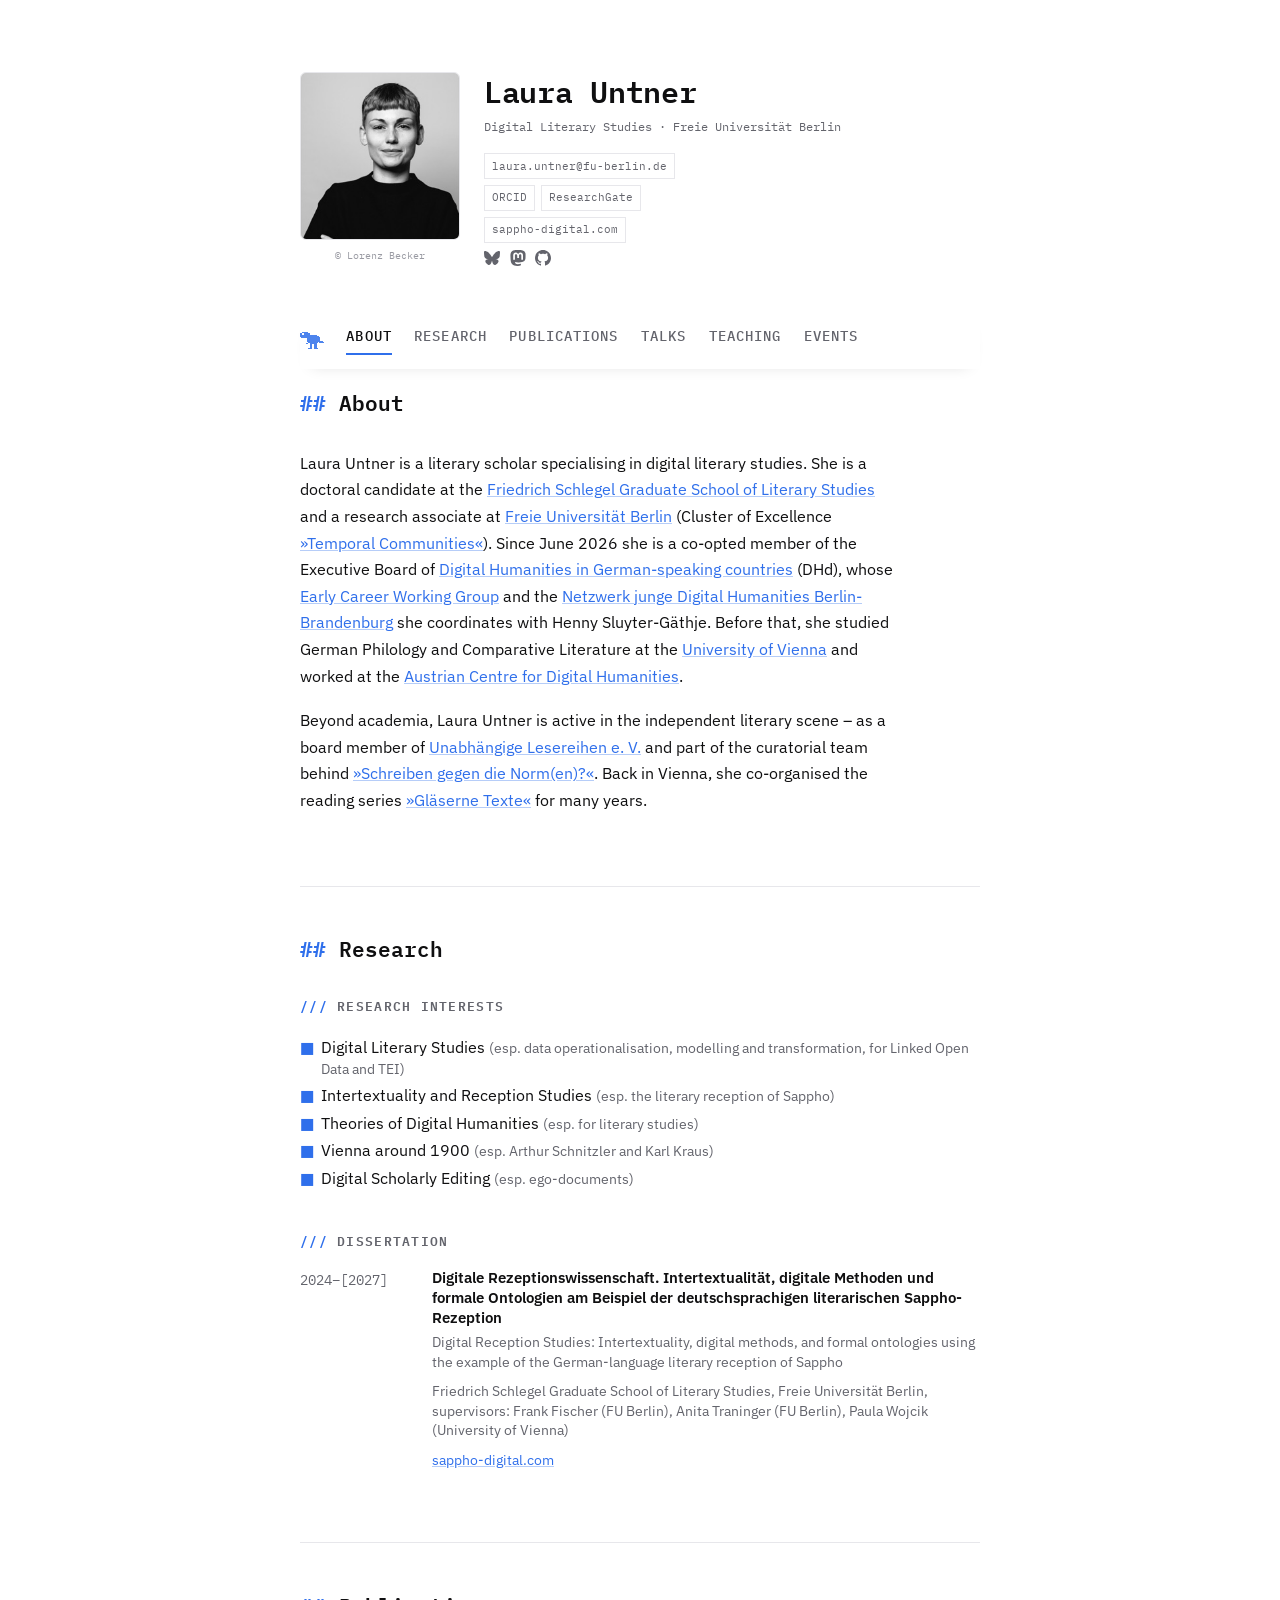
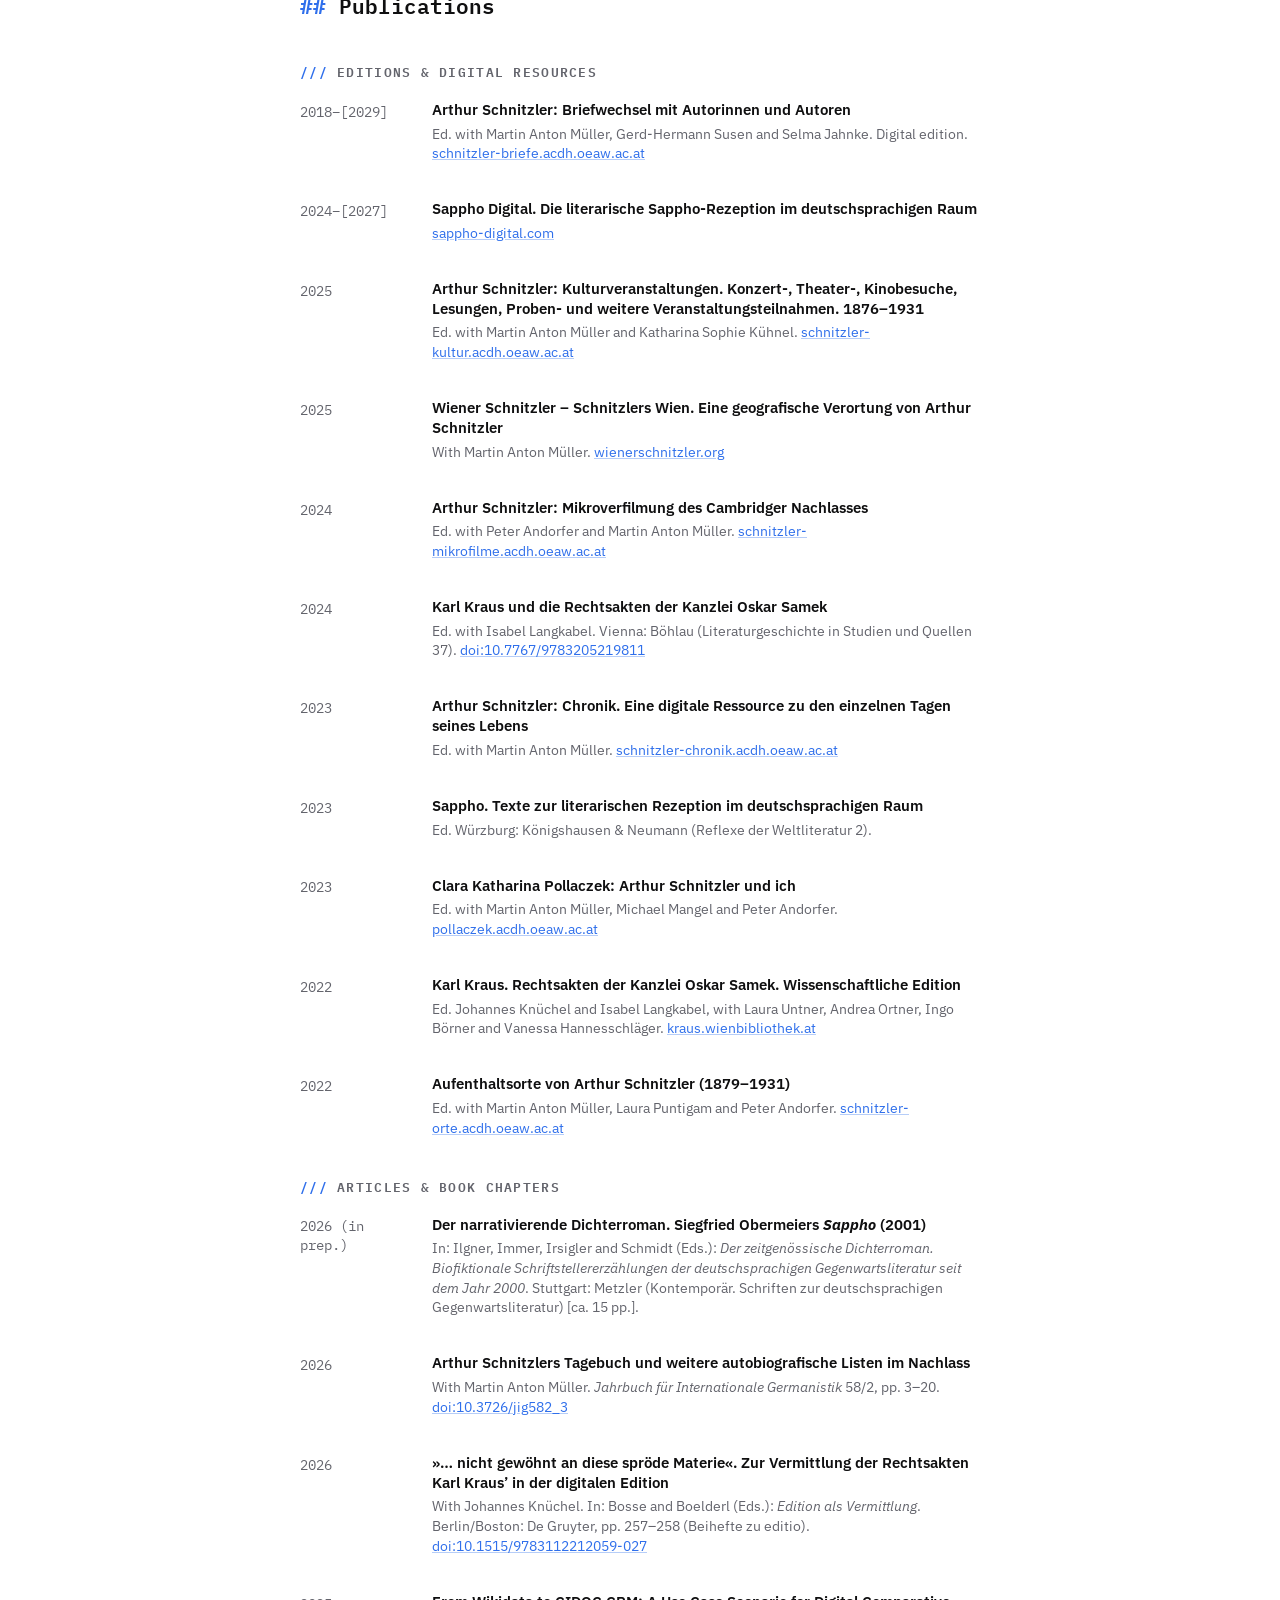
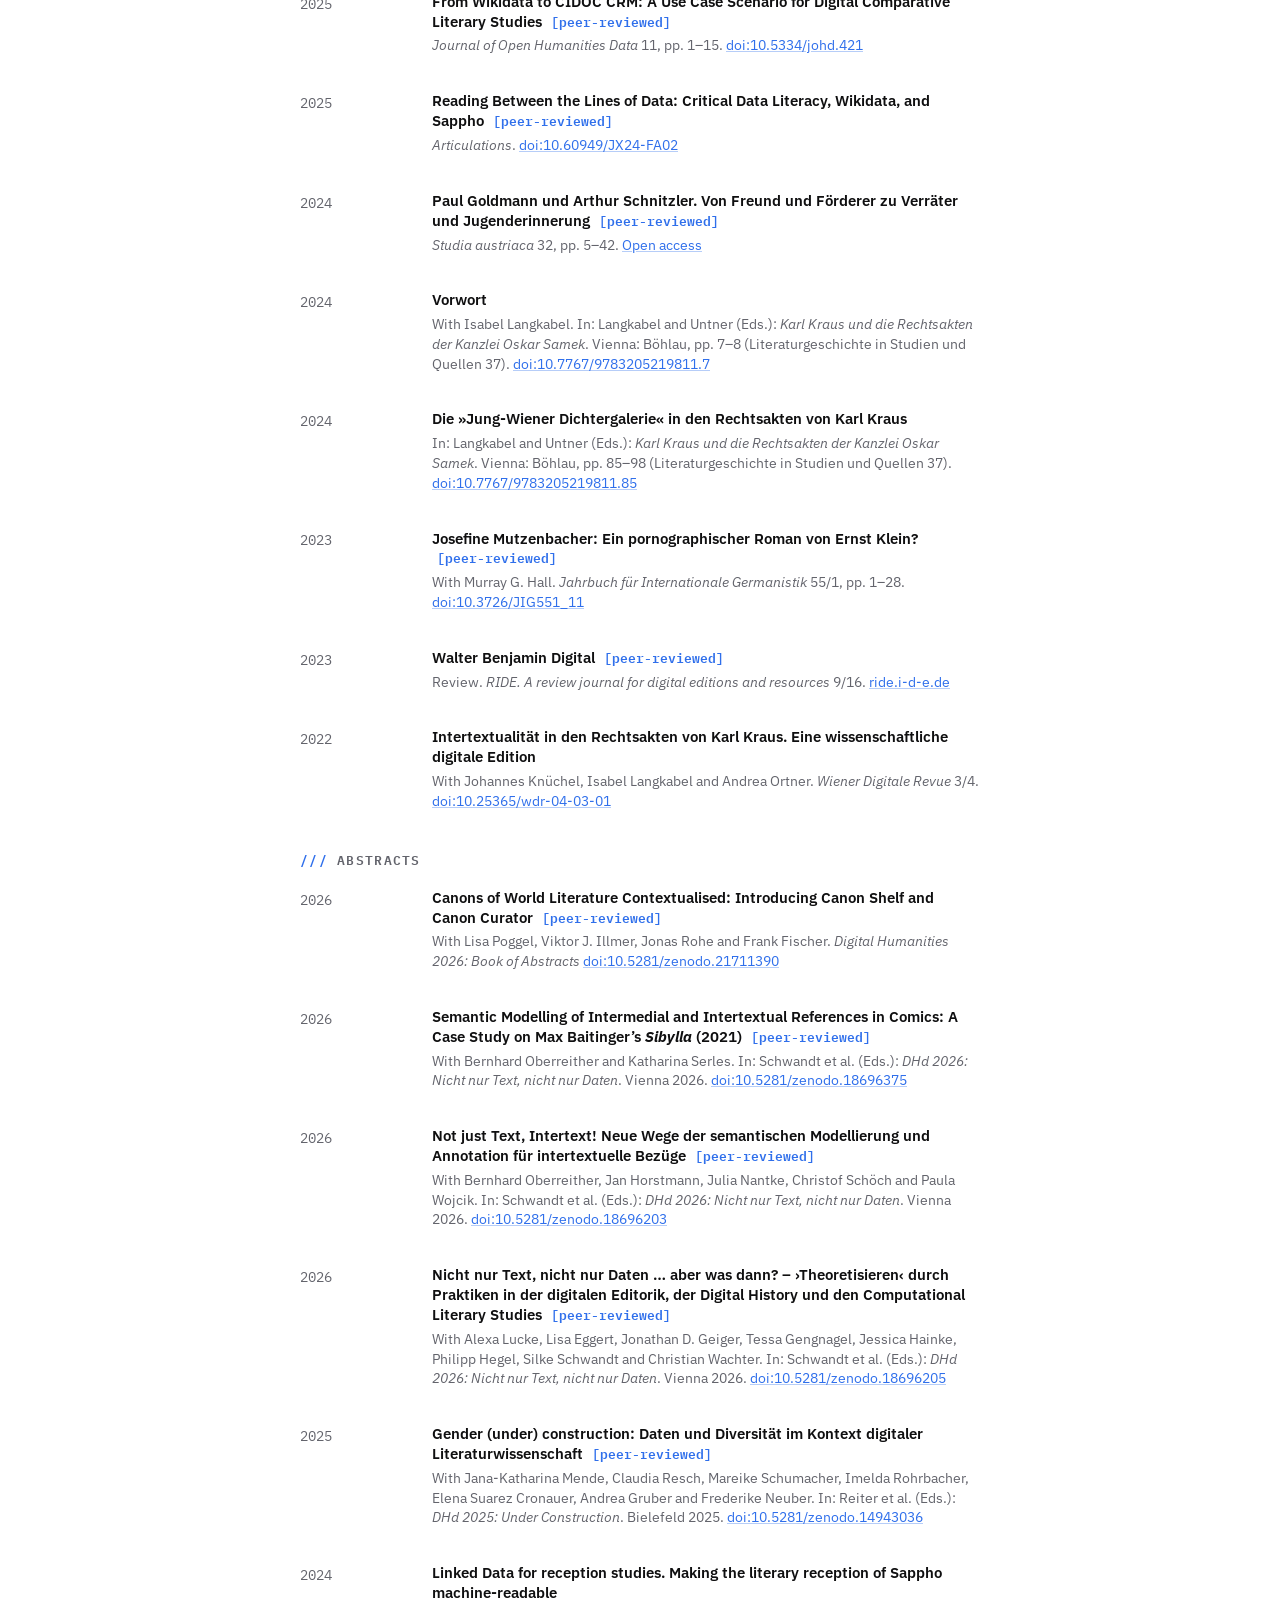
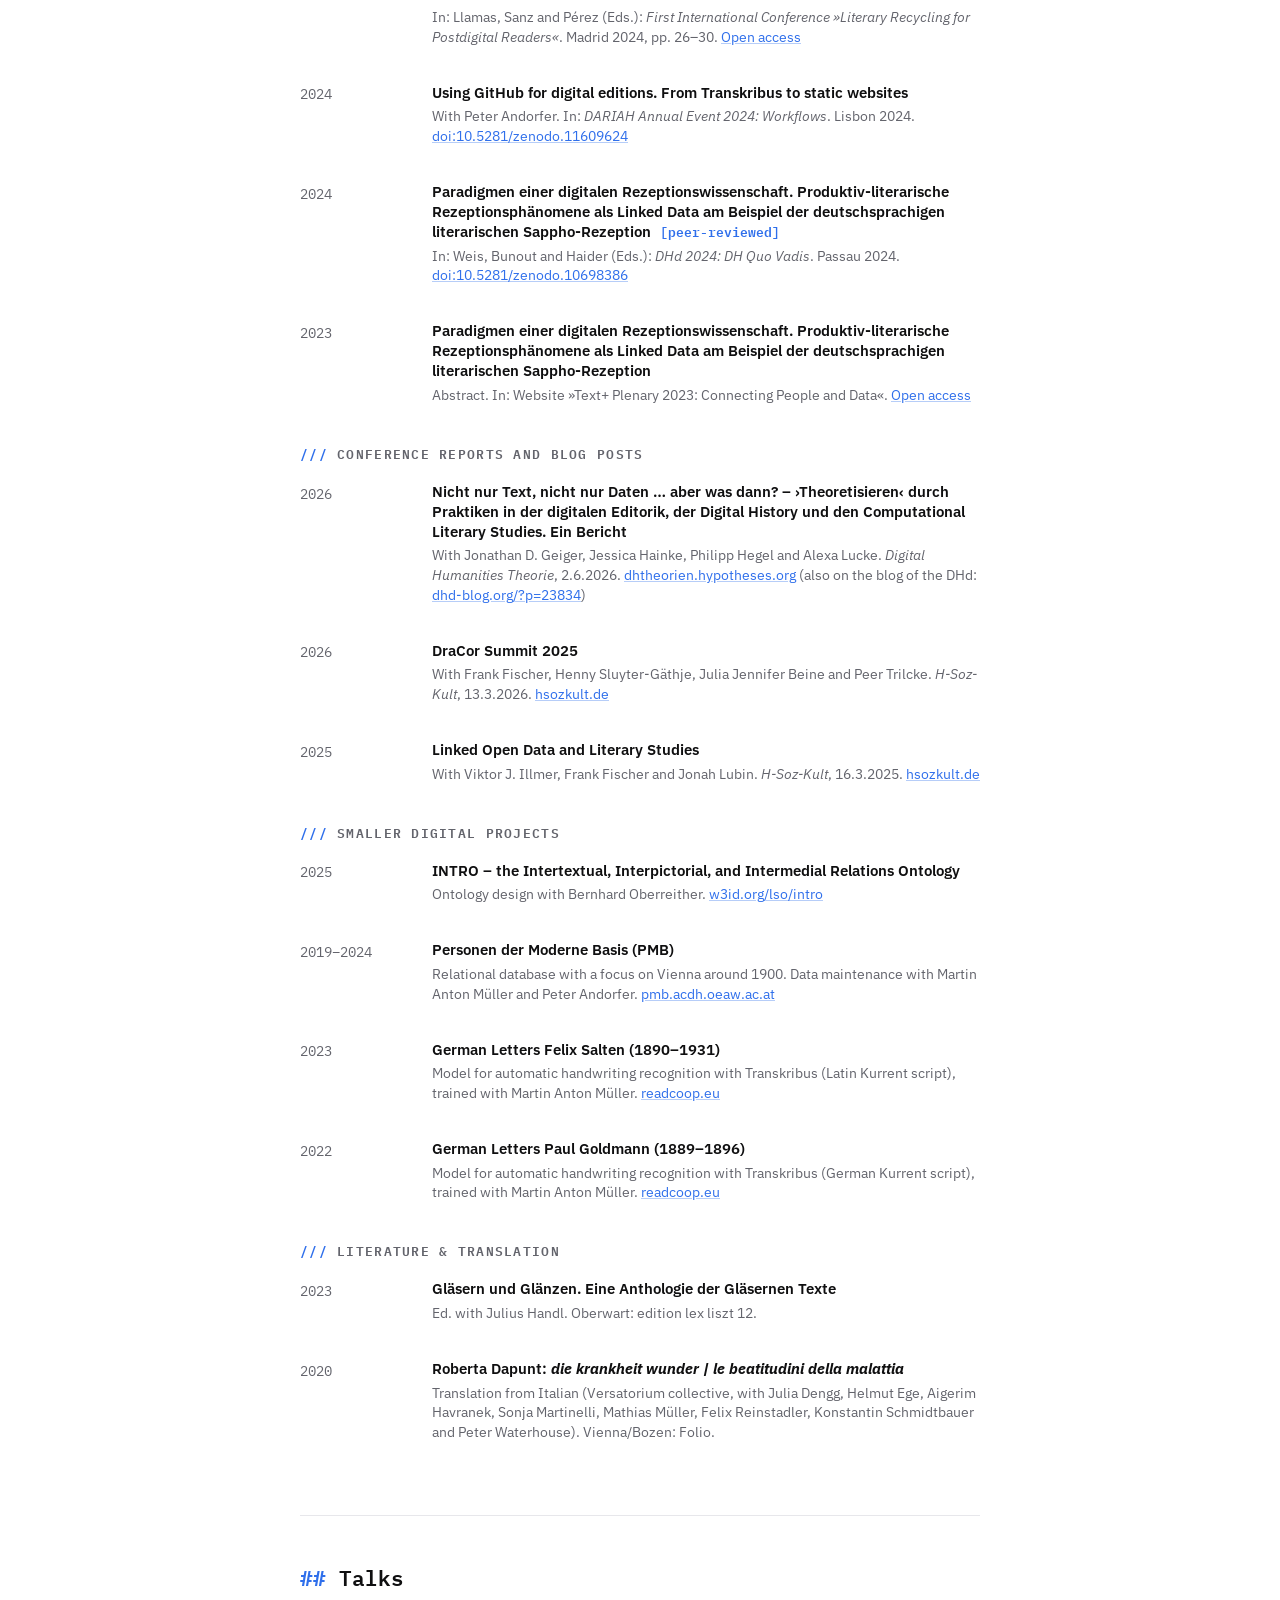
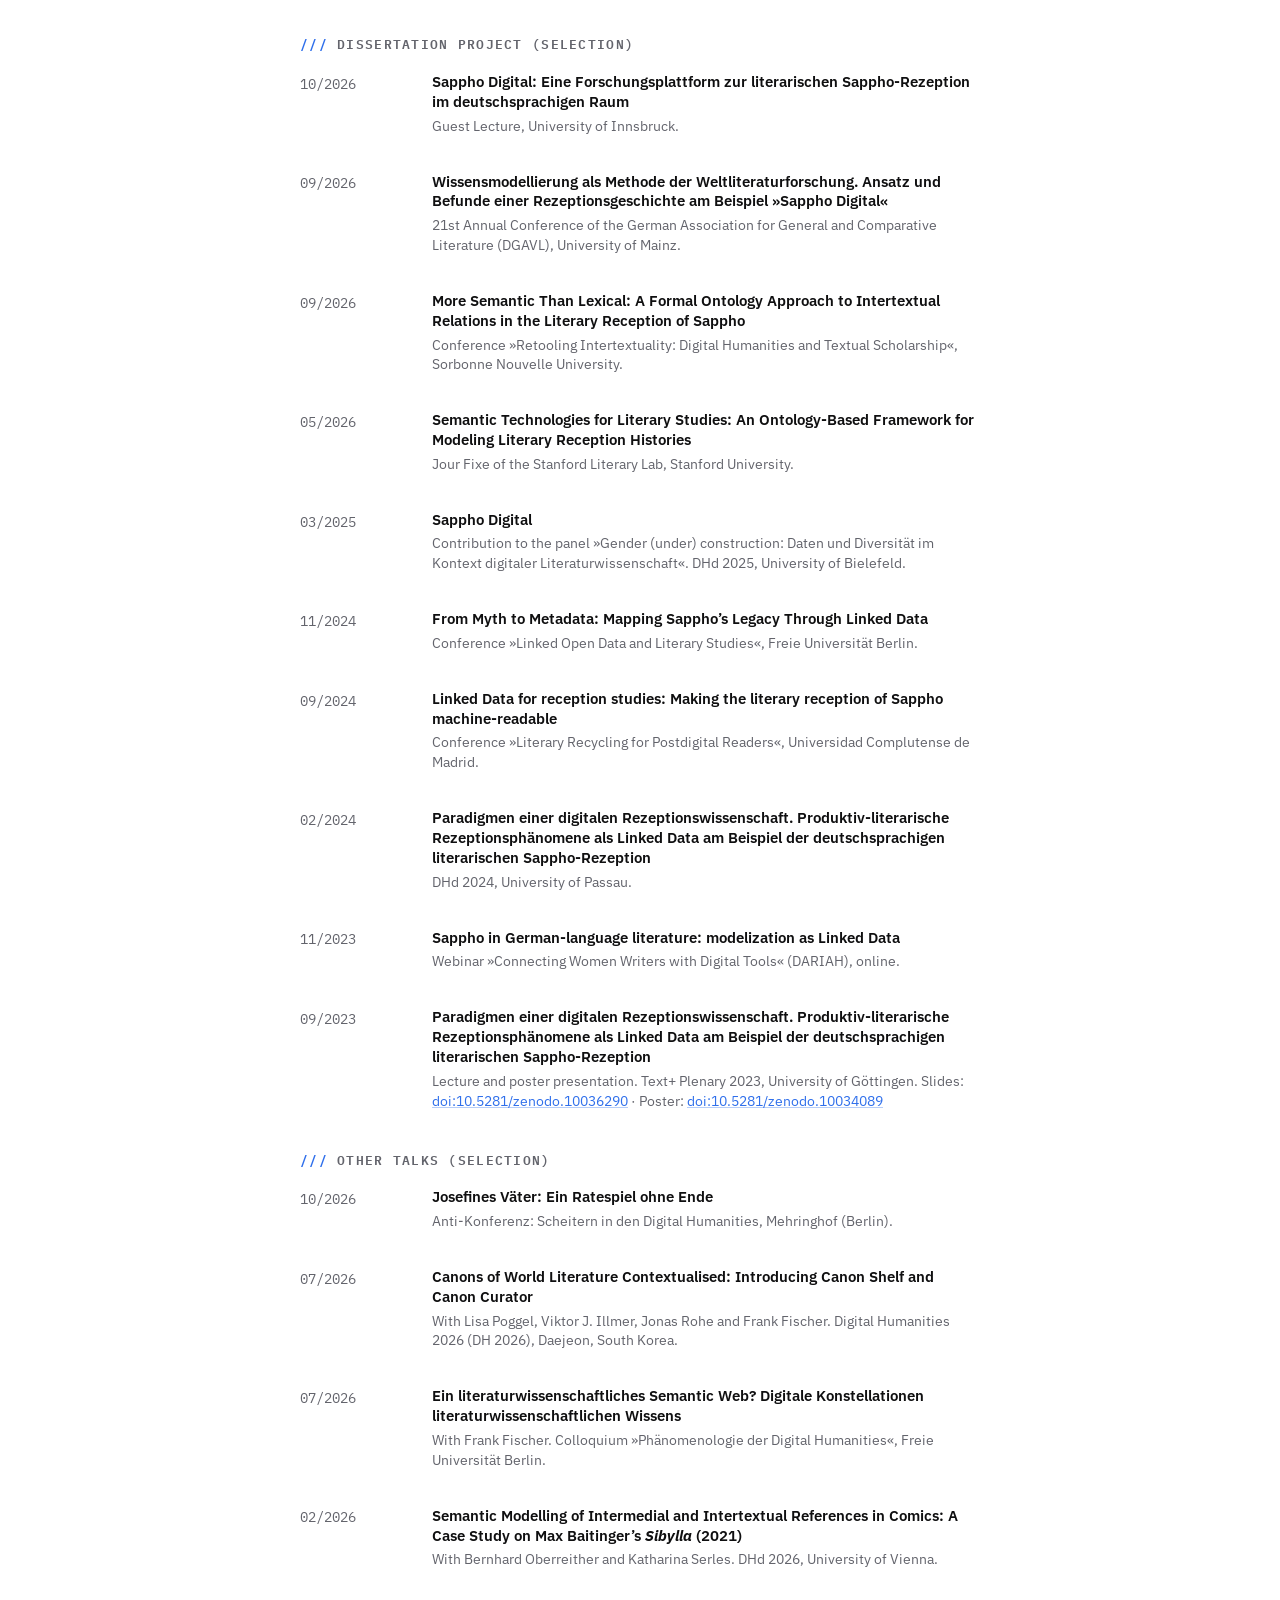
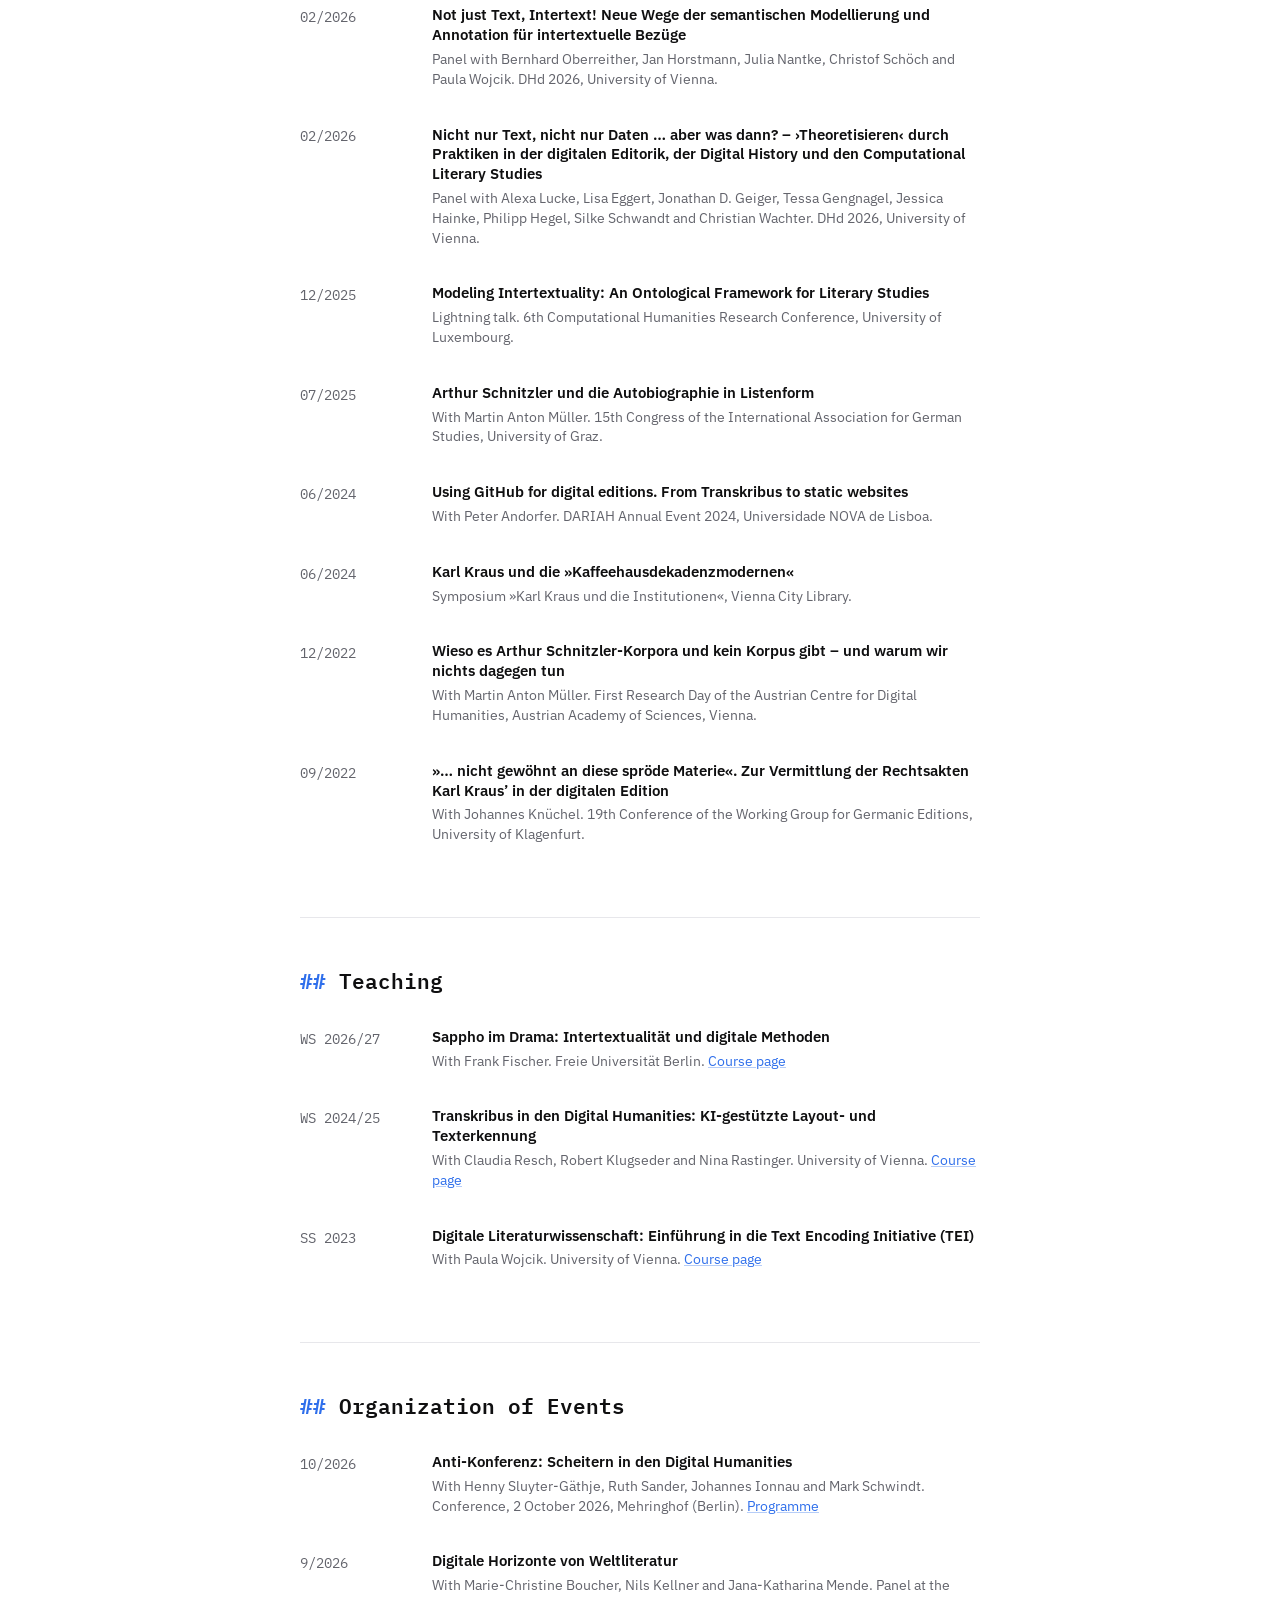
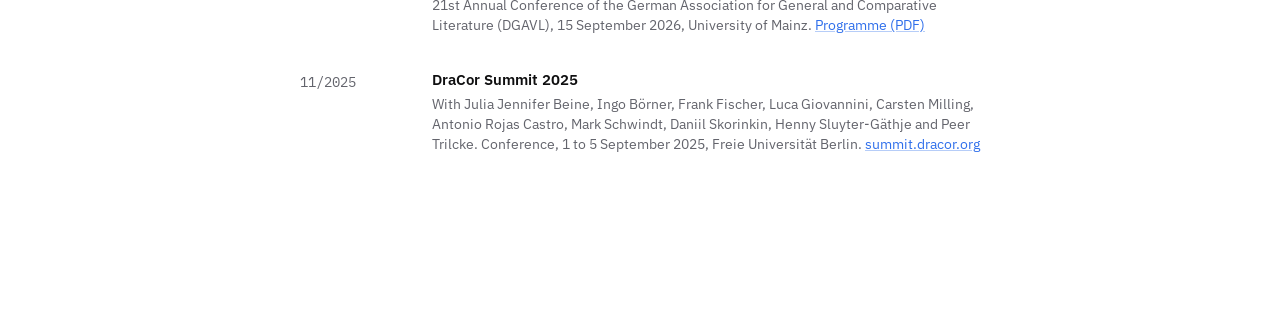
==== commit d168d474: "added theories of dh" ====
--- a/index.html
+++ b/index.html
@@ -7,6 +7,7 @@
     <meta name="description" content="Personal website of Laura Untner, digital literary scholar and research associate at Freie Universität Berlin.">
     <link rel="canonical" href="https://laurauntner.github.io/website/">
     <link rel="icon" type="image/svg+xml" href="favicon.svg">
+    <meta name="google-site-verification" content="TbLHPOV4fK9xuLxpstOZjK82Tkwj9Sb2tlBGU0cQ2wk" />
 
     <meta property="og:type" content="profile">
     <meta property="og:site_name" content="Laura Untner">
@@ -168,7 +169,8 @@
         <ul class="focus-list">
           <li>Digital Literary Studies <span>(esp. data operationalisation, modelling and
               transformation, for Linked Open Data and TEI)</span></li>
-          <li>Intertextuality and Reception Studies <span>(esp. the reception of Sappho)</span></li>
+          <li>Intertextuality and Reception Studies <span>(esp. the literary reception of Sappho)</span></li>
+          <li>Theories of Digital Humanities <span>(esp. for literary studies)</span></li>
           <li>Vienna around 1900 <span>(esp. Arthur Schnitzler and Karl Kraus)</span></li>
           <li>Digital Scholarly Editing <span>(esp. ego-documents)</span></li>
         </ul>
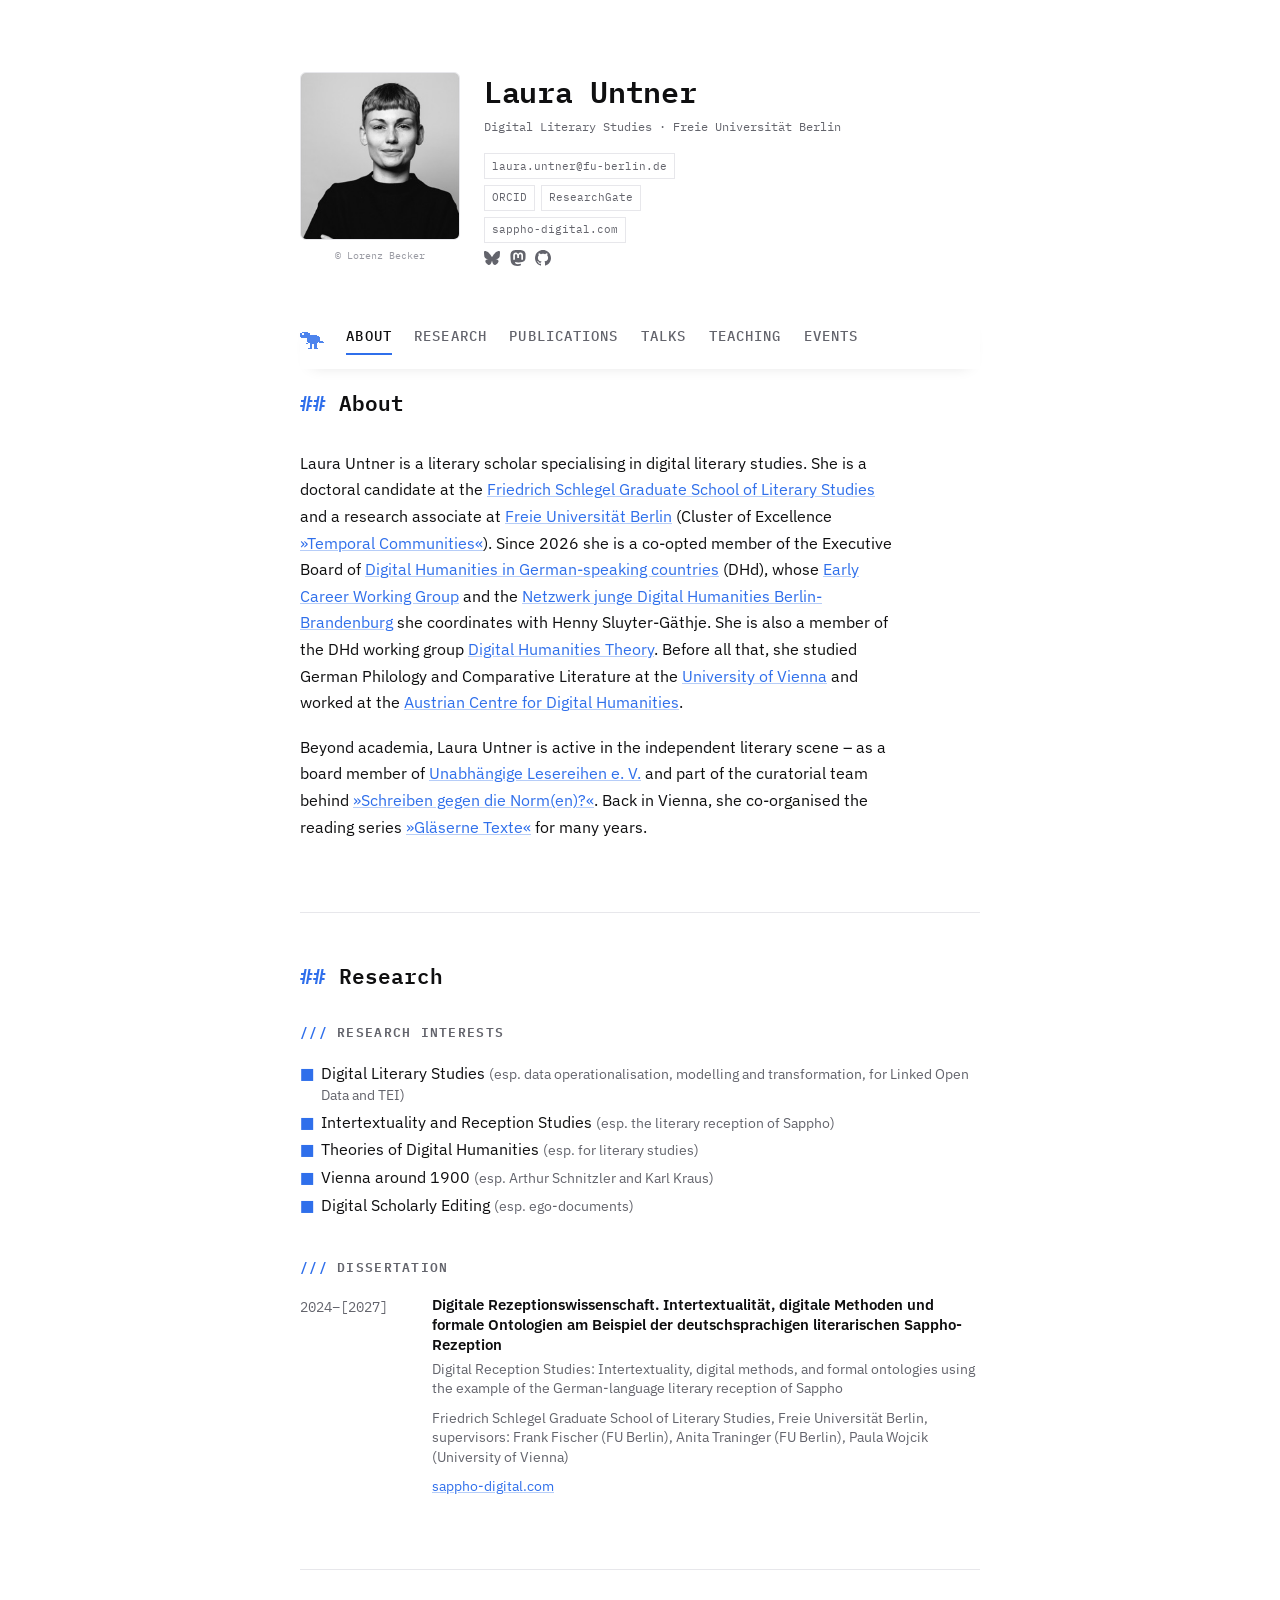
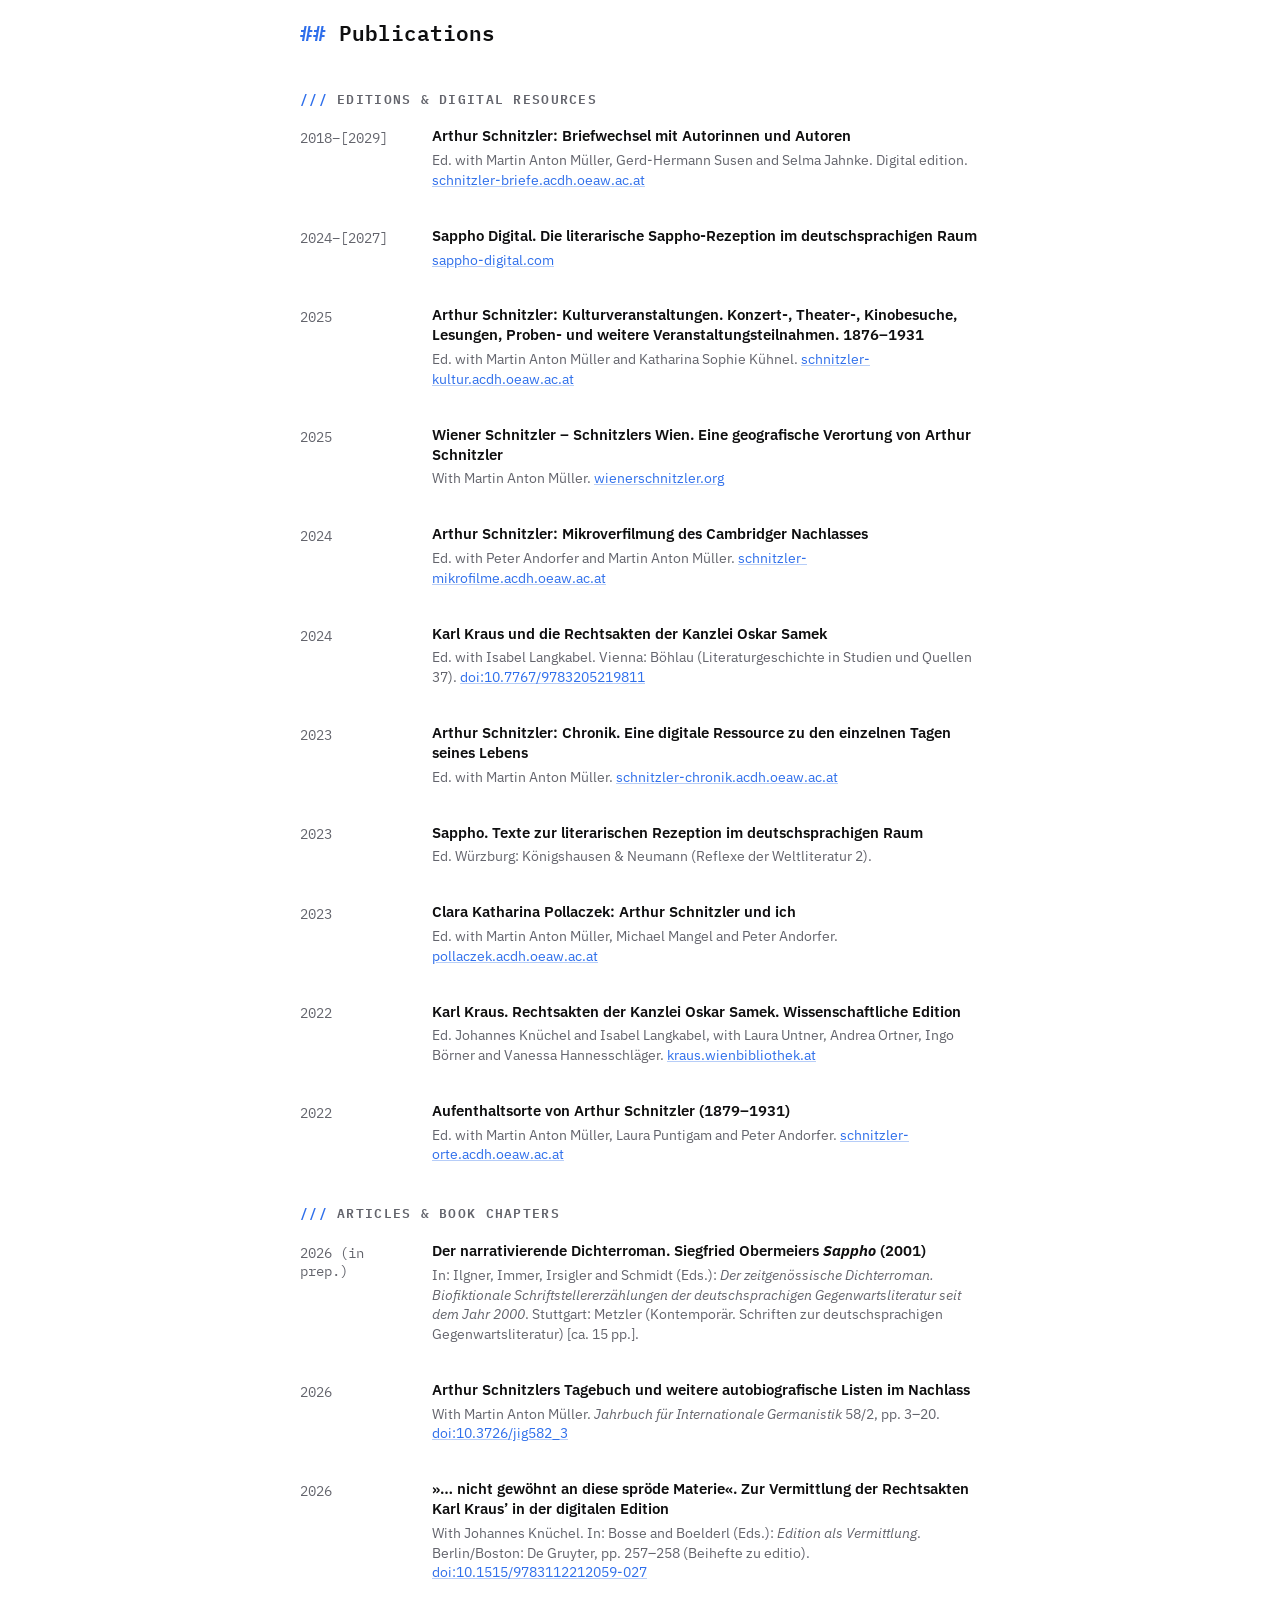
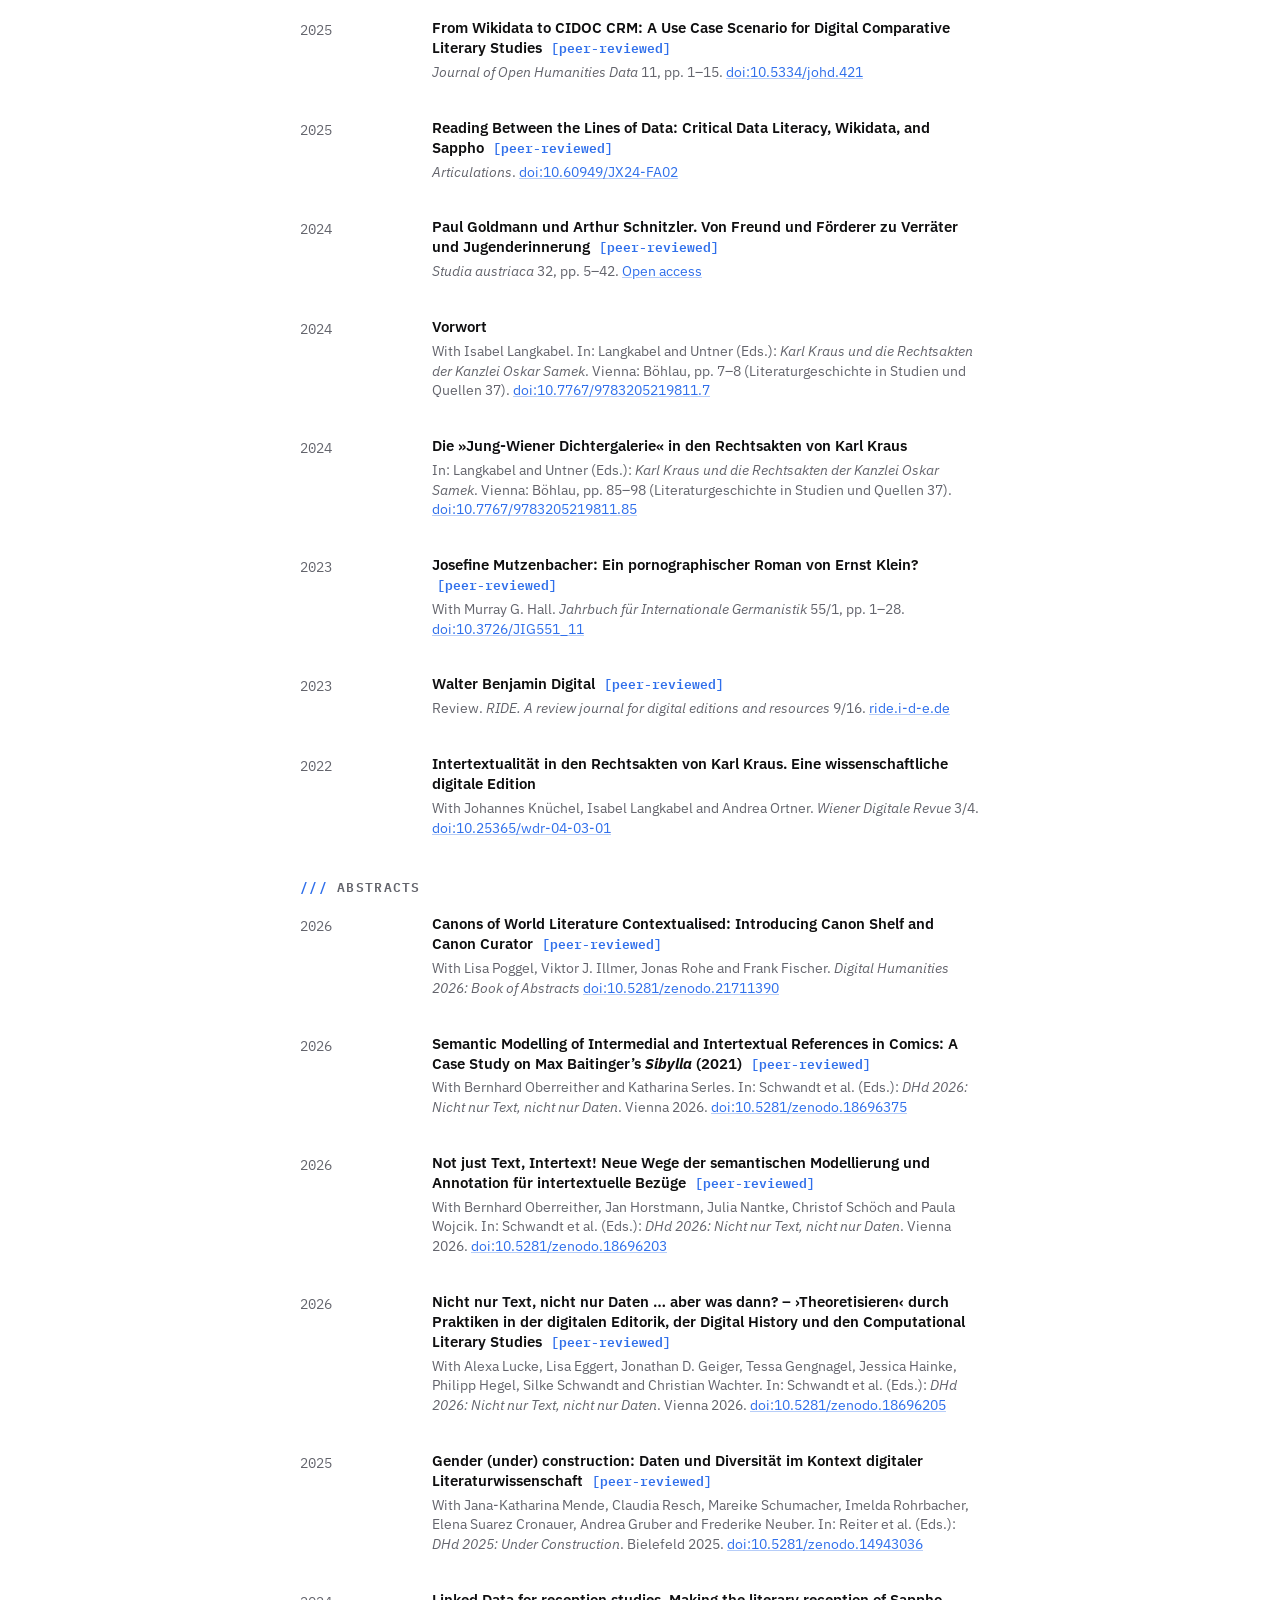
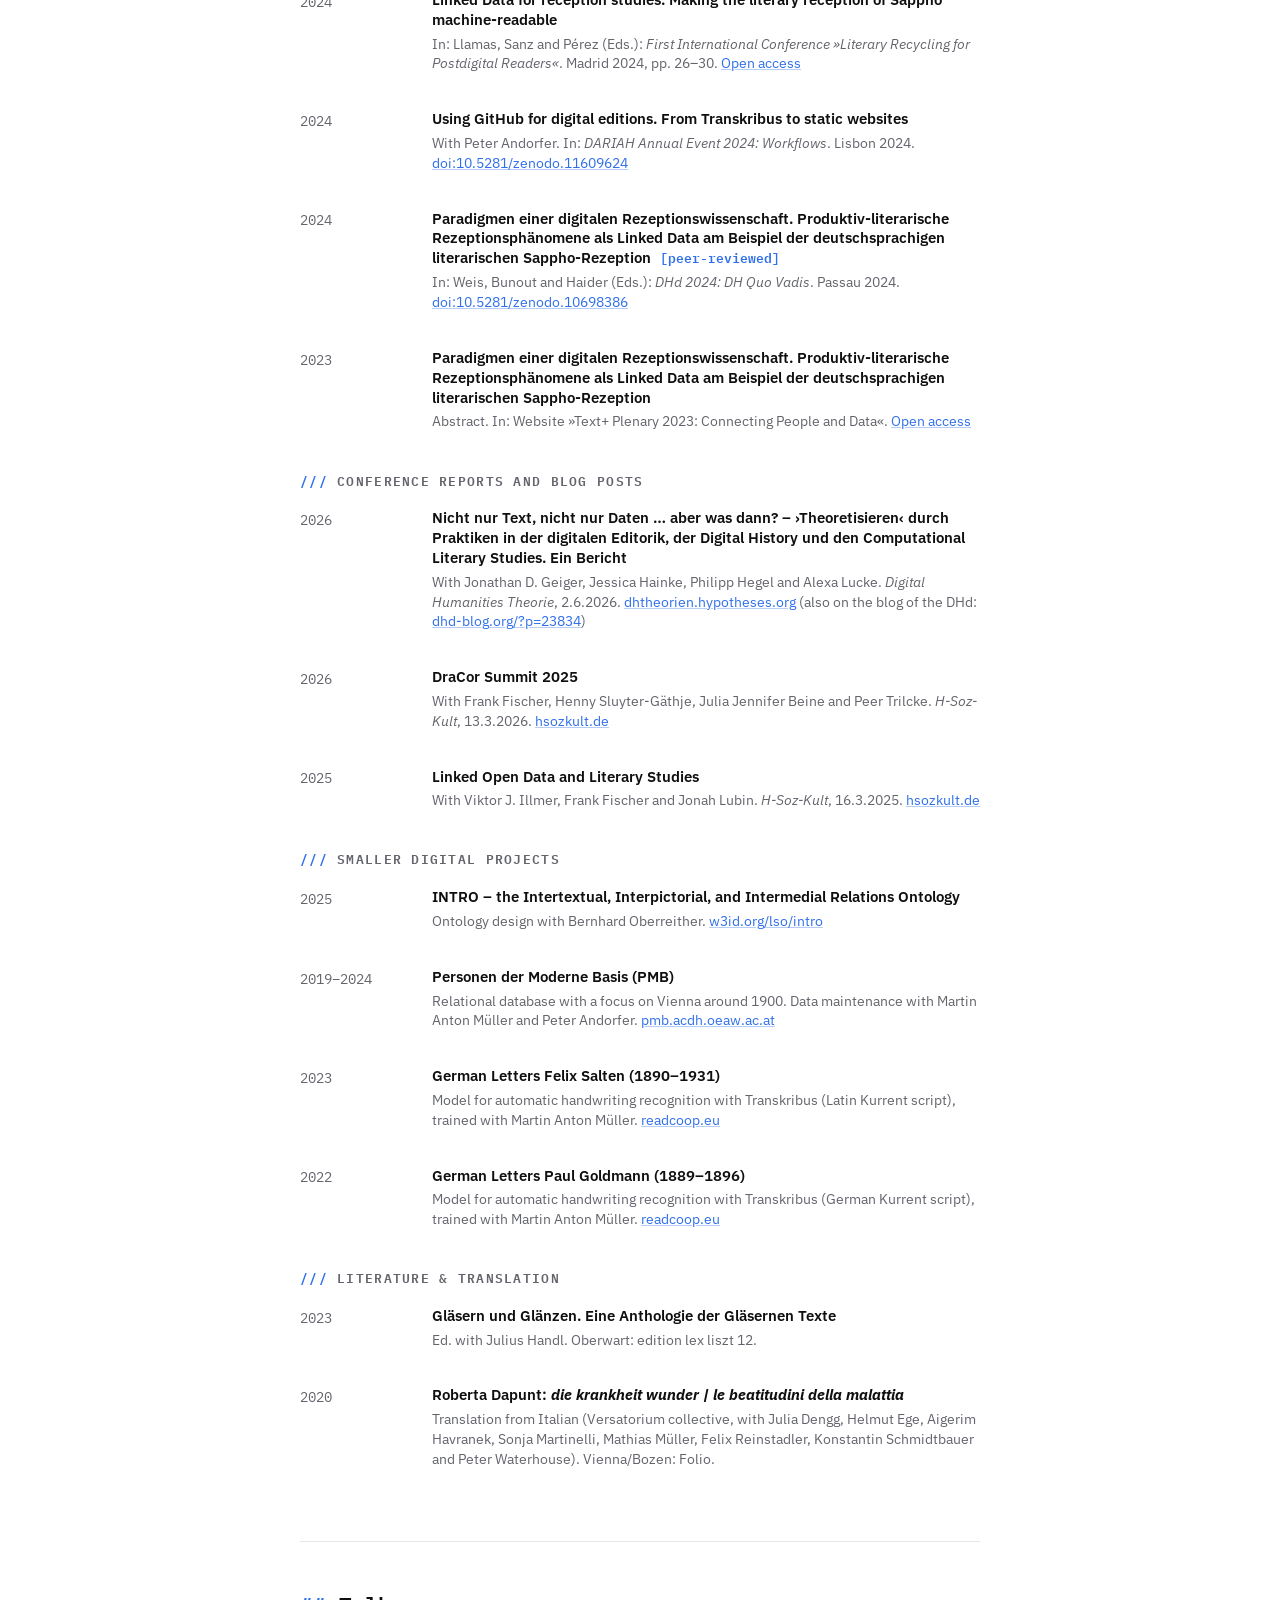
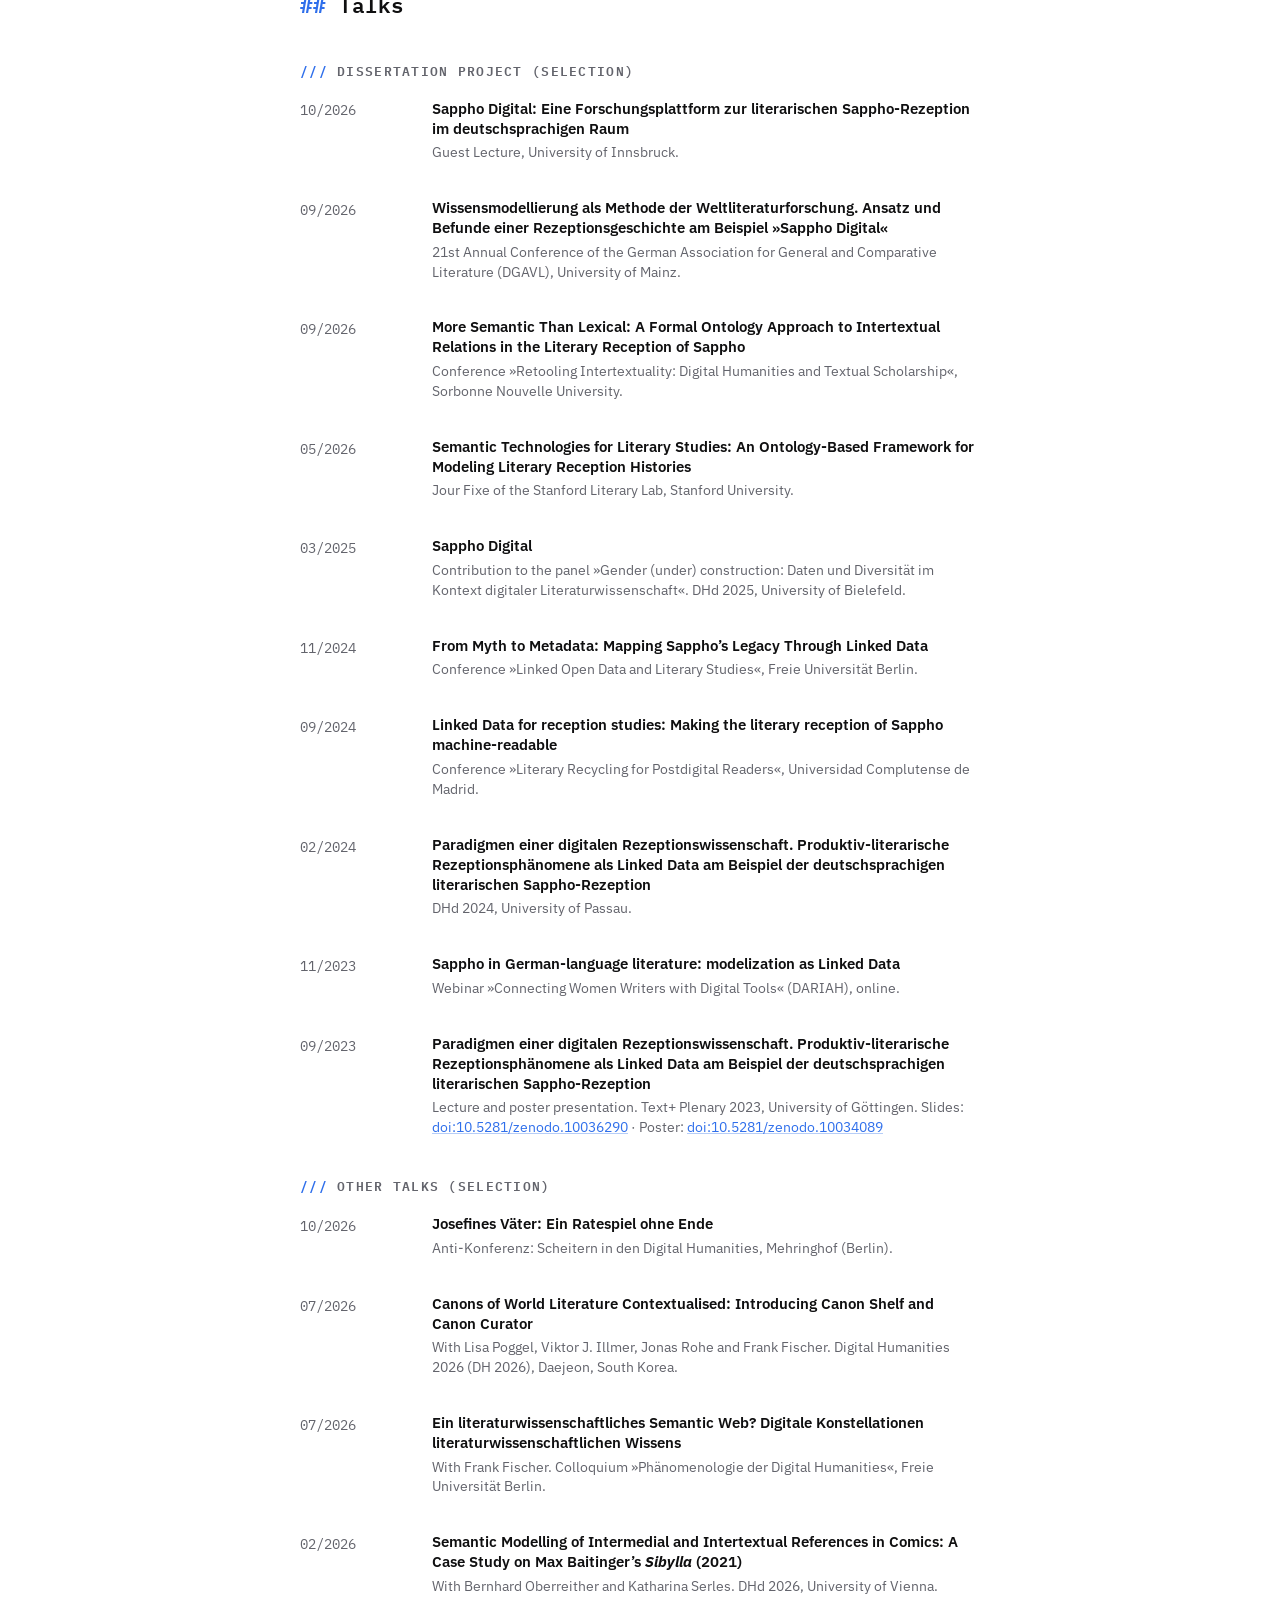
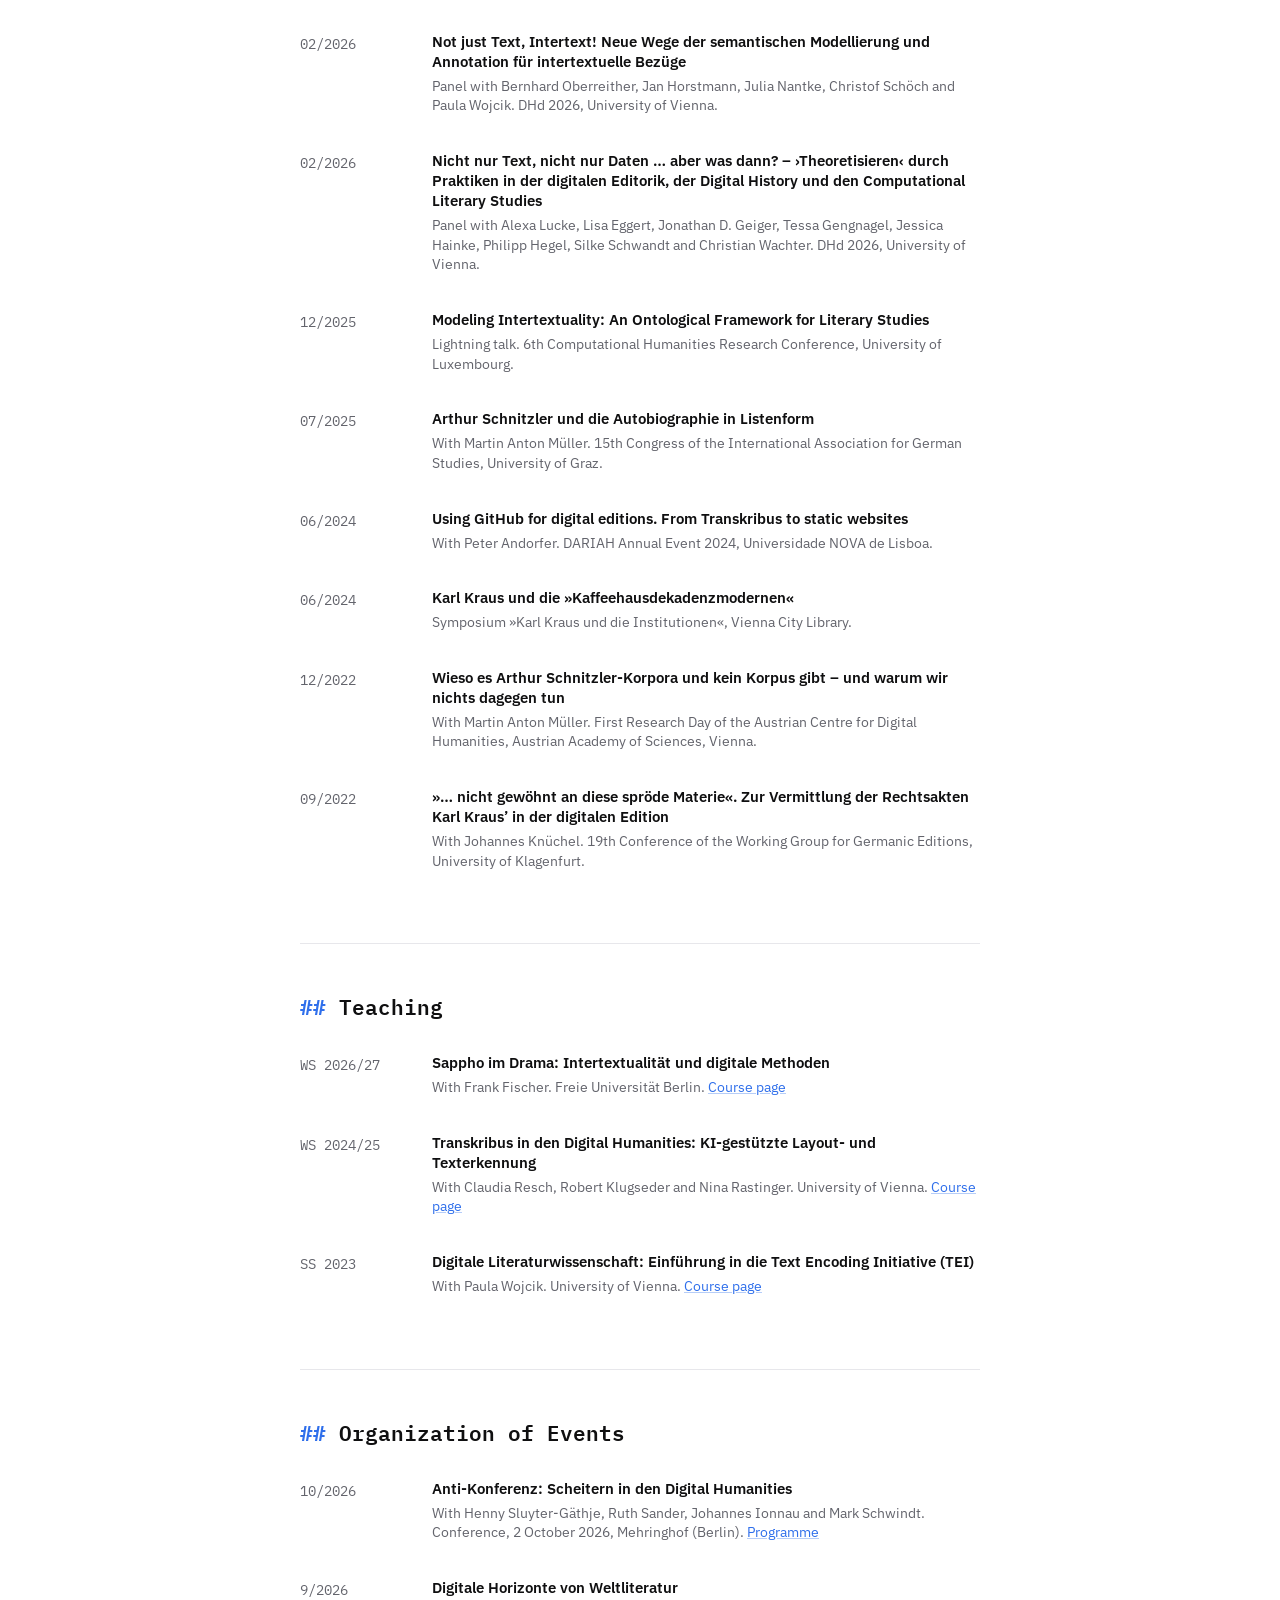
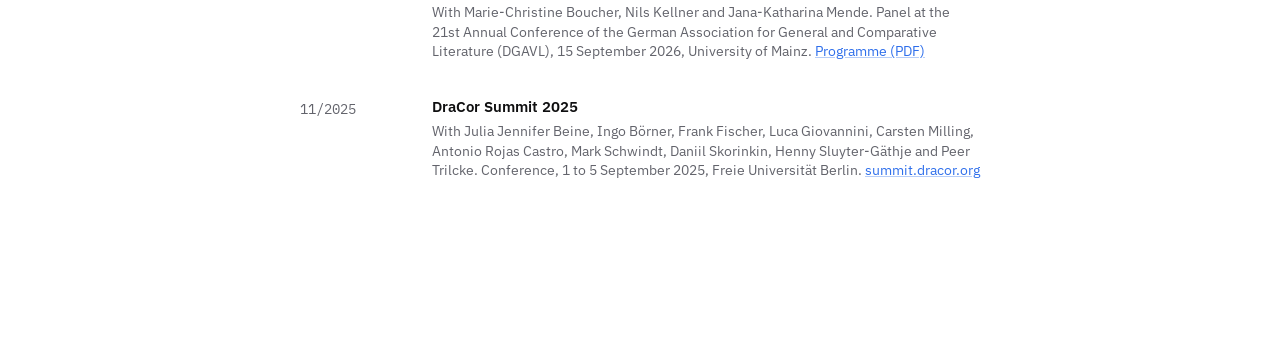
==== commit d7a2073c: "ag dh theorie" ====
--- a/index.html
+++ b/index.html
@@ -4,47 +4,46 @@
     <meta charset="UTF-8">
     <meta name="viewport" content="width=device-width, initial-scale=1.0">
     <title>Laura Untner</title>
-    <meta name="description" content="Personal website of Laura Untner, digital literary scholar and research associate at Freie Universität Berlin.">
+    <meta name="description"
+      content="Personal website of Laura Untner, digital literary scholar and research associate at Freie Universität Berlin.">
     <link rel="canonical" href="https://laurauntner.github.io/website/">
     <link rel="icon" type="image/svg+xml" href="favicon.svg">
     <meta name="google-site-verification" content="TbLHPOV4fK9xuLxpstOZjK82Tkwj9Sb2tlBGU0cQ2wk" />
-
     <meta property="og:type" content="profile">
     <meta property="og:site_name" content="Laura Untner">
     <meta property="og:title" content="Laura Untner">
-    <meta property="og:description" content="Personal website of Laura Untner, digital literary scholar and research associate at Freie Universität Berlin.">
+    <meta property="og:description"
+      content="Personal website of Laura Untner, digital literary scholar and research associate at Freie Universität Berlin.">
     <meta property="og:url" content="https://laurauntner.github.io/website/">
     <meta property="og:image" content="https://laurauntner.github.io/website/image-small.jpg">
     <meta property="og:image:width" content="240">
     <meta property="og:image:height" content="320">
     <meta property="og:locale" content="en_US">
-
     <link rel="preconnect" href="https://fonts.googleapis.com">
     <link rel="preconnect" href="https://fonts.gstatic.com" crossorigin>
-    <link rel="stylesheet" href="https://fonts.googleapis.com/css2?family=IBM+Plex+Mono:wght@400;500;600&family=IBM+Plex+Sans:ital,wght@0,400;0,500;0,600;1,400&display=swap">
+    <link rel="stylesheet"
+      href="https://fonts.googleapis.com/css2?family=IBM+Plex+Mono:wght@400;500;600&family=IBM+Plex+Sans:ital,wght@0,400;0,500;0,600;1,400&display=swap">
     <link rel="stylesheet" href="style.css">
-
     <script type="application/ld+json">
-    {
-      "@context": "https://schema.org",
-      "@type": "Person",
-      "name": "Laura Untner",
-      "url": "https://laurauntner.github.io/website/",
-      "image": "https://laurauntner.github.io/website/image-small.jpg",
-      "jobTitle": "Doctoral Candidate and Research Associate",
-      "affiliation": {
+{
+    "@context": "https://schema.org",
+    "@type": "Person",
+    "name": "Laura Untner",
+    "url": "https://laurauntner.github.io/website/",
+    "image": "https://laurauntner.github.io/website/image-small.jpg",
+    "jobTitle": "Doctoral Candidate and Research Associate",
+    "affiliation": {
         "@type": "CollegeOrUniversity",
         "name": "Freie Universität Berlin",
         "url": "https://www.fu-berlin.de/"
-      },
-      "email": "mailto:laura.untner@fu-berlin.de",
-      "sameAs": [
+    },
+    "email": "mailto:laura.untner@fu-berlin.de",
+    "sameAs": [
         "https://orcid.org/0000-0002-9649-0870",
         "https://www.researchgate.net/profile/Laura-Untner/publications",
         "https://sappho-digital.com"
-      ]
-    }
-    </script>
+    ]
+}</script>
   </head>
   <body>
     <div class="page">
@@ -61,23 +60,31 @@
               <a href="mailto:laura.untner@fu-berlin.de">laura.untner@fu-berlin.de</a>
               <div class="contact-row">
                 <a href="https://orcid.org/0000-0002-9649-0870" target="_blank">ORCID</a>
-                <a href="https://www.researchgate.net/profile/Laura-Untner/publications" target="_blank">ResearchGate</a>
+                <a href="https://www.researchgate.net/profile/Laura-Untner/publications"
+                  target="_blank">ResearchGate</a>
               </div>
               <a href="https://sappho-digital.com" target="_blank">sappho-digital.com</a>
               <div class="social-icons">
-                <a href="https://bsky.app/profile/luntner.bsky.social" target="_blank" aria-label="Bluesky">
+                <a href="https://bsky.app/profile/luntner.bsky.social" target="_blank"
+                  aria-label="Bluesky">
                   <svg viewBox="0 0 24 24" width="16" height="16" aria-hidden="true">
-                    <path fill="currentColor" d="M12 10.8c-1.087-2.114-4.046-6.053-6.798-7.995C2.566.944 1.561 1.266.902 1.565.139 1.908 0 3.08 0 3.768c0 .69.378 5.65.624 6.479.815 2.736 3.713 3.66 6.383 3.364.136-.02.275-.033.415-.049-.138.021-.276.033-.415.049-3.912.577-7.387 2.005-2.83 7.078 5.013 5.19 6.87-1.113 7.823-4.428.953 3.315 2.05 9.371 7.733 4.428 4.267-4.428 1.172-6.502-2.74-7.078a8.741 8.741 0 0 1-.415-.049c.14.016.279.028.415.049 2.67.297 5.568-.628 6.383-3.364.246-.828.624-5.79.624-6.478 0-.69-.139-1.861-.902-2.206-.659-.298-1.664-.62-4.3 1.24C16.046 4.748 13.087 8.687 12 10.8Z"></path>
+                    <path fill="currentColor"
+                      d="M12 10.8c-1.087-2.114-4.046-6.053-6.798-7.995C2.566.944 1.561 1.266.902 1.565.139 1.908 0 3.08 0 3.768c0 .69.378 5.65.624 6.479.815 2.736 3.713 3.66 6.383 3.364.136-.02.275-.033.415-.049-.138.021-.276.033-.415.049-3.912.577-7.387 2.005-2.83 7.078 5.013 5.19 6.87-1.113 7.823-4.428.953 3.315 2.05 9.371 7.733 4.428 4.267-4.428 1.172-6.502-2.74-7.078a8.741 8.741 0 0 1-.415-.049c.14.016.279.028.415.049 2.67.297 5.568-.628 6.383-3.364.246-.828.624-5.79.624-6.478 0-.69-.139-1.861-.902-2.206-.659-.298-1.664-.62-4.3 1.24C16.046 4.748 13.087 8.687 12 10.8Z"
+                    ></path>
                   </svg>
                 </a>
                 <a href="https://fedihum.org/@luntner" target="_blank" aria-label="Mastodon">
                   <svg viewBox="0 0 24 24" width="16" height="16" aria-hidden="true">
-                    <path fill="currentColor" d="M23.268 5.313c-.35-2.578-2.617-4.61-5.304-5.004C17.51.242 15.792 0 11.813 0h-.03c-3.98 0-4.835.242-5.288.309C3.882.692 1.496 2.518.917 5.127.64 6.412.61 7.837.661 9.143c.074 1.874.088 3.745.26 5.611.118 1.24.325 2.47.62 3.68.55 2.237 2.777 4.098 4.96 4.857 2.336.792 4.849.923 7.256.38.265-.061.527-.132.786-.213.585-.184 1.27-.39 1.774-.753a.057.057 0 0 0 .023-.043v-1.809a.052.052 0 0 0-.02-.041.053.053 0 0 0-.046-.01 20.282 20.282 0 0 1-4.709.545c-2.73 0-3.463-1.284-3.674-1.818a5.593 5.593 0 0 1-.319-1.433.053.053 0 0 1 .066-.054c1.517.363 3.072.546 4.632.546.376 0 .75 0 1.125-.01 1.57-.044 3.224-.124 4.768-.422.038-.008.077-.015.11-.024 2.435-.464 4.753-1.92 4.989-5.604.008-.145.03-1.52.03-1.67.002-.512.167-3.63-.024-5.545zm-3.748 9.195h-2.561V8.29c0-1.309-.55-1.976-1.67-1.976-1.23 0-1.846.79-1.846 2.35v3.403h-2.546V8.663c0-1.56-.617-2.35-1.848-2.35-1.112 0-1.668.668-1.67 1.977v6.218H4.822V8.102c0-1.31.337-2.35 1.011-3.12.696-.77 1.608-1.164 2.74-1.164 1.311 0 2.302.5 2.962 1.498l.638 1.06.638-1.06c.66-.999 1.65-1.498 2.96-1.498 1.13 0 2.043.395 2.74 1.164.675.77 1.012 1.81 1.012 3.12z"></path>
+                    <path fill="currentColor"
+                      d="M23.268 5.313c-.35-2.578-2.617-4.61-5.304-5.004C17.51.242 15.792 0 11.813 0h-.03c-3.98 0-4.835.242-5.288.309C3.882.692 1.496 2.518.917 5.127.64 6.412.61 7.837.661 9.143c.074 1.874.088 3.745.26 5.611.118 1.24.325 2.47.62 3.68.55 2.237 2.777 4.098 4.96 4.857 2.336.792 4.849.923 7.256.38.265-.061.527-.132.786-.213.585-.184 1.27-.39 1.774-.753a.057.057 0 0 0 .023-.043v-1.809a.052.052 0 0 0-.02-.041.053.053 0 0 0-.046-.01 20.282 20.282 0 0 1-4.709.545c-2.73 0-3.463-1.284-3.674-1.818a5.593 5.593 0 0 1-.319-1.433.053.053 0 0 1 .066-.054c1.517.363 3.072.546 4.632.546.376 0 .75 0 1.125-.01 1.57-.044 3.224-.124 4.768-.422.038-.008.077-.015.11-.024 2.435-.464 4.753-1.92 4.989-5.604.008-.145.03-1.52.03-1.67.002-.512.167-3.63-.024-5.545zm-3.748 9.195h-2.561V8.29c0-1.309-.55-1.976-1.67-1.976-1.23 0-1.846.79-1.846 2.35v3.403h-2.546V8.663c0-1.56-.617-2.35-1.848-2.35-1.112 0-1.668.668-1.67 1.977v6.218H4.822V8.102c0-1.31.337-2.35 1.011-3.12.696-.77 1.608-1.164 2.74-1.164 1.311 0 2.302.5 2.962 1.498l.638 1.06.638-1.06c.66-.999 1.65-1.498 2.96-1.498 1.13 0 2.043.395 2.74 1.164.675.77 1.012 1.81 1.012 3.12z"
+                    ></path>
                   </svg>
                 </a>
                 <a href="https://github.com/laurauntner" target="_blank" aria-label="GitHub">
                   <svg viewBox="0 0 24 24" width="16" height="16" aria-hidden="true">
-                    <path fill="currentColor" d="M12 0c-6.626 0-12 5.373-12 12 0 5.302 3.438 9.8 8.207 11.387.599.111.793-.261.793-.577v-2.234c-3.338.726-4.033-1.416-4.033-1.416-.546-1.387-1.333-1.756-1.333-1.756-1.089-.745.083-.729.083-.729 1.205.084 1.839 1.237 1.839 1.237 1.07 1.834 2.807 1.304 3.492.997.107-.775.418-1.305.762-1.604-2.665-.305-5.467-1.334-5.467-5.931 0-1.311.469-2.381 1.236-3.221-.124-.303-.535-1.524.117-3.176 0 0 1.008-.322 3.301 1.23.957-.266 1.983-.399 3.003-.404 1.02.005 2.047.138 3.006.404 2.291-1.552 3.297-1.23 3.297-1.23.653 1.653.242 2.874.118 3.176.77.84 1.235 1.911 1.235 3.221 0 4.609-2.807 5.624-5.479 5.921.43.372.823 1.102.823 2.222v3.293c0 .319.192.694.801.576 4.765-1.589 8.199-6.086 8.199-11.386 0-6.627-5.373-12-12-12z"></path>
+                    <path fill="currentColor"
+                      d="M12 0c-6.626 0-12 5.373-12 12 0 5.302 3.438 9.8 8.207 11.387.599.111.793-.261.793-.577v-2.234c-3.338.726-4.033-1.416-4.033-1.416-.546-1.387-1.333-1.756-1.333-1.756-1.089-.745.083-.729.083-.729 1.205.084 1.839 1.237 1.839 1.237 1.07 1.834 2.807 1.304 3.492.997.107-.775.418-1.305.762-1.604-2.665-.305-5.467-1.334-5.467-5.931 0-1.311.469-2.381 1.236-3.221-.124-.303-.535-1.524.117-3.176 0 0 1.008-.322 3.301 1.23.957-.266 1.983-.399 3.003-.404 1.02.005 2.047.138 3.006.404 2.291-1.552 3.297-1.23 3.297-1.23.653 1.653.242 2.874.118 3.176.77.84 1.235 1.911 1.235 3.221 0 4.609-2.807 5.624-5.479 5.921.43.372.823 1.102.823 2.222v3.293c0 .319.192.694.801.576 4.765-1.589 8.199-6.086 8.199-11.386 0-6.627-5.373-12-12-12z"
+                    ></path>
                   </svg>
                 </a>
               </div>
@@ -142,17 +149,20 @@
             research associate at <a href="https://www.fu-berlin.de/" target="_blank">Freie
               Universität Berlin</a> (Cluster of Excellence <a
               href="https://www.temporal-communities.de/" target="_blank">»Temporal
-              Communities«</a>). Since June 2026 she is a co-opted member of the Executive Board of
-              <a href="https://digitalhumanities.de/" target="_blank">Digital Humanities in
+            Communities«</a>). Since 2026 she is a co-opted member of the Executive Board of <a
+              href="https://digitalhumanities.de/" target="_blank">Digital Humanities in
               German-speaking countries</a> (DHd), whose <a
               href="https://digitalhumanities.de/ag-early-career/" target="_blank">Early Career
               Working Group</a> and the <a
               href="https://junge-dh-berlin-brandenburg.github.io/homepage/" target="_blank"
               >Netzwerk junge Digital Humanities Berlin-Brandenburg</a> she coordinates with Henny
-            Sluyter-Gäthje. Before that, she studied German Philology and Comparative Literature at
-            the <a href="https://www.univie.ac.at/" target="_blank">University of Vienna</a> and
-            worked at the <a href="https://www.oeaw.ac.at/de/acdh/acdh-home" target="_blank"
-              >Austrian Centre for Digital Humanities</a>.</p>
+            Sluyter-Gäthje. She is also a member of the DHd working group <a
+              href="https://digitalhumanities.de/ag-digital-humanities-theorie/" target="_blank"
+              >Digital Humanities Theory</a>. Before all that, she studied German Philology and
+            Comparative Literature at the <a href="https://www.univie.ac.at/" target="_blank"
+              >University of Vienna</a> and worked at the <a
+              href="https://www.oeaw.ac.at/de/acdh/acdh-home" target="_blank">Austrian Centre for
+              Digital Humanities</a>.</p>
           <p>Beyond academia, Laura Untner is active in the independent literary scene – as a board
             member of <a href="https://www.lesereihen.org/" target="_blank">Unabhängige Lesereihen
               e. V.</a> and part of the curatorial team behind <a
@@ -169,7 +179,8 @@
         <ul class="focus-list">
           <li>Digital Literary Studies <span>(esp. data operationalisation, modelling and
               transformation, for Linked Open Data and TEI)</span></li>
-          <li>Intertextuality and Reception Studies <span>(esp. the literary reception of Sappho)</span></li>
+          <li>Intertextuality and Reception Studies <span>(esp. the literary reception of
+              Sappho)</span></li>
           <li>Theories of Digital Humanities <span>(esp. for literary studies)</span></li>
           <li>Vienna around 1900 <span>(esp. Arthur Schnitzler and Karl Kraus)</span></li>
           <li>Digital Scholarly Editing <span>(esp. ego-documents)</span></li>
@@ -181,14 +192,15 @@
             <div class="entry-title">Digitale Rezeptionswissenschaft. Intertextualität, digitale
               Methoden und formale Ontologien am Beispiel der deutschsprachigen literarischen
               Sappho-Rezeption</div>
-            <div class="entry-body">Digital Reception Studies: Intertextuality, digital methods,
-              and formal ontologies using the example of the German-language literary reception of
+            <div class="entry-body">Digital Reception Studies: Intertextuality, digital methods, and
+              formal ontologies using the example of the German-language literary reception of
               Sappho</div>
             <div class="entry-body">Friedrich Schlegel Graduate School of Literary Studies, Freie
               Universität Berlin, supervisors: Frank Fischer (FU Berlin), Anita Traninger (FU
               Berlin), Paula Wojcik (University of Vienna)</div>
-            <div class="entry-body"><a href="https://sappho-digital.com" target="_blank"
-              >sappho-digital.com</a></div>
+            <div class="entry-body">
+              <a href="https://sappho-digital.com" target="_blank">sappho-digital.com</a>
+            </div>
           </div>
         </div>
       </section>
@@ -309,7 +321,7 @@
           <div class="entry-date">2026 (in prep.)</div>
           <div class="entry-content">
             <div class="entry-title">Der narrativierende Dichterroman. Siegfried Obermeiers
-                <em><strong>Sappho</strong></em> (2001)</div>
+                  <em><strong>Sappho</strong></em> (2001)</div>
             <div class="entry-body">In: Ilgner, Immer, Irsigler and Schmidt (Eds.): <em>Der
                 zeitgenössische Dichterroman. Biofiktionale Schriftstellererzählungen der
                 deutschsprachigen Gegenwartsliteratur seit dem Jahr 2000</em>. Stuttgart: Metzler
@@ -343,7 +355,8 @@
             <div class="entry-title">From Wikidata to CIDOC CRM: A Use Case Scenario for Digital
               Comparative Literary Studies <span class="tag">peer-reviewed</span></div>
             <div class="entry-body"><em>Journal of Open Humanities Data</em> 11, pp. 1–15. <a
-                href="https://doi.org/10.5334/johd.421" target="_blank">doi:10.5334/johd.421</a></div>
+                href="https://doi.org/10.5334/johd.421" target="_blank"
+              >doi:10.5334/johd.421</a></div>
           </div>
         </div>
         <div class="entry">
@@ -352,7 +365,8 @@
             <div class="entry-title">Reading Between the Lines of Data: Critical Data Literacy,
               Wikidata, and Sappho <span class="tag">peer-reviewed</span></div>
             <div class="entry-body"><em>Articulations</em>. <a
-                href="https://doi.org/10.60949/JX24-FA02" target="_blank">doi:10.60949/JX24-FA02</a></div>
+                href="https://doi.org/10.60949/JX24-FA02" target="_blank"
+              >doi:10.60949/JX24-FA02</a></div>
           </div>
         </div>
         <div class="entry">
@@ -401,7 +415,8 @@
         <div class="entry">
           <div class="entry-date">2023</div>
           <div class="entry-content">
-            <div class="entry-title">Walter Benjamin Digital <span class="tag">peer-reviewed</span></div>
+            <div class="entry-title">Walter Benjamin Digital <span class="tag"
+              >peer-reviewed</span></div>
             <div class="entry-body">Review. <em>RIDE. A review journal for digital editions and
                 resources</em> 9/16. <a
                 href="https://ride.i-d-e.de/issues/issue-16/walter-benjamin-digital" target="_blank"
@@ -435,7 +450,7 @@
           <div class="entry-content">
             <div class="entry-title">Semantic Modelling of Intermedial and Intertextual References
               in Comics: A Case Study on Max Baitinger’s <em><strong>Sibylla</strong></em> (2021)
-              <span class="tag">peer-reviewed</span></div>
+                <span class="tag">peer-reviewed</span></div>
             <div class="entry-body">With Bernhard Oberreither and Katharina Serles. In: Schwandt et
               al. (Eds.): <em>DHd 2026: Nicht nur Text, nicht nur Daten</em>. Vienna 2026. <a
                 href="https://doi.org/10.5281/zenodo.18696375" target="_blank"
@@ -446,8 +461,8 @@
           <div class="entry-date">2026</div>
           <div class="entry-content">
             <div class="entry-title">Not just Text, Intertext! Neue Wege der semantischen
-              Modellierung und Annotation für intertextuelle Bezüge
-              <span class="tag">peer-reviewed</span></div>
+              Modellierung und Annotation für intertextuelle Bezüge <span class="tag"
+                >peer-reviewed</span></div>
             <div class="entry-body">With Bernhard Oberreither, Jan Horstmann, Julia Nantke, Christof
               Schöch and Paula Wojcik. In: Schwandt et al. (Eds.): <em>DHd 2026: Nicht nur Text,
                 nicht nur Daten</em>. Vienna 2026. <a href="https://doi.org/10.5281/zenodo.18696203"
@@ -506,8 +521,8 @@
           <div class="entry-content">
             <div class="entry-title">Paradigmen einer digitalen Rezeptionswissenschaft.
               Produktiv-literarische Rezeptionsphänomene als Linked Data am Beispiel der
-              deutschsprachigen literarischen Sappho-Rezeption
-              <span class="tag">peer-reviewed</span></div>
+              deutschsprachigen literarischen Sappho-Rezeption <span class="tag"
+                >peer-reviewed</span></div>
             <div class="entry-body">In: Weis, Bunout and Haider (Eds.): <em>DHd 2024: DH Quo
                 Vadis</em>. Passau 2024. <a href="https://doi.org/10.5281/zenodo.10698386"
                 target="_blank">doi:10.5281/zenodo.10698386</a></div>
@@ -536,7 +551,7 @@
                 href="https://dhtheorien.hypotheses.org/2442" target="_blank"
                 >dhtheorien.hypotheses.org</a> (also on the blog of the DHd: <a
                 href="https://dhd-blog.org/?p=23834" target="_blank"
-                >dhd-blog.org/?p=23834</a>)</div>
+              >dhd-blog.org/?p=23834</a>)</div>
           </div>
         </div>
         <div class="entry">
@@ -612,7 +627,7 @@
           <div class="entry-date">2020</div>
           <div class="entry-content">
             <div class="entry-title">Roberta Dapunt: <em><strong>die krankheit wunder | le
-                beatitudini della malattia</strong></em></div>
+                  beatitudini della malattia</strong></em></div>
             <div class="entry-body">Translation from Italian (Versatorium collective, with Julia
               Dengg, Helmut Ege, Aigerim Havranek, Sonja Martinelli, Mathias Müller, Felix
               Reinstadler, Konstantin Schmidtbauer and Peter Waterhouse). Vienna/Bozen: Folio.</div>
@@ -747,7 +762,8 @@
           <div class="entry-date">02/2026</div>
           <div class="entry-content">
             <div class="entry-title">Semantic Modelling of Intermedial and Intertextual References
-              in Comics: A Case Study on Max Baitinger’s <em><strong>Sibylla</strong></em> (2021)</div>
+              in Comics: A Case Study on Max Baitinger’s <em><strong>Sibylla</strong></em>
+              (2021)</div>
             <div class="entry-body">With Bernhard Oberreither and Katharina Serles. DHd 2026,
               University of Vienna.</div>
           </div>
@@ -889,8 +905,9 @@
             <div class="entry-title">DraCor Summit 2025</div>
             <div class="entry-body">With Julia Jennifer Beine, Ingo Börner, Frank Fischer, Luca
               Giovannini, Carsten Milling, Antonio Rojas Castro, Mark Schwindt, Daniil Skorinkin,
-              Henny Sluyter-Gäthje and Peer Trilcke. Conference, 1 to 5 September 2025, Freie Universität
-              Berlin. <a href="https://summit.dracor.org/" target="_blank">summit.dracor.org</a></div>
+              Henny Sluyter-Gäthje and Peer Trilcke. Conference, 1 to 5 September 2025, Freie
+              Universität Berlin. <a href="https://summit.dracor.org/" target="_blank"
+                >summit.dracor.org</a></div>
           </div>
         </div>
       </section>
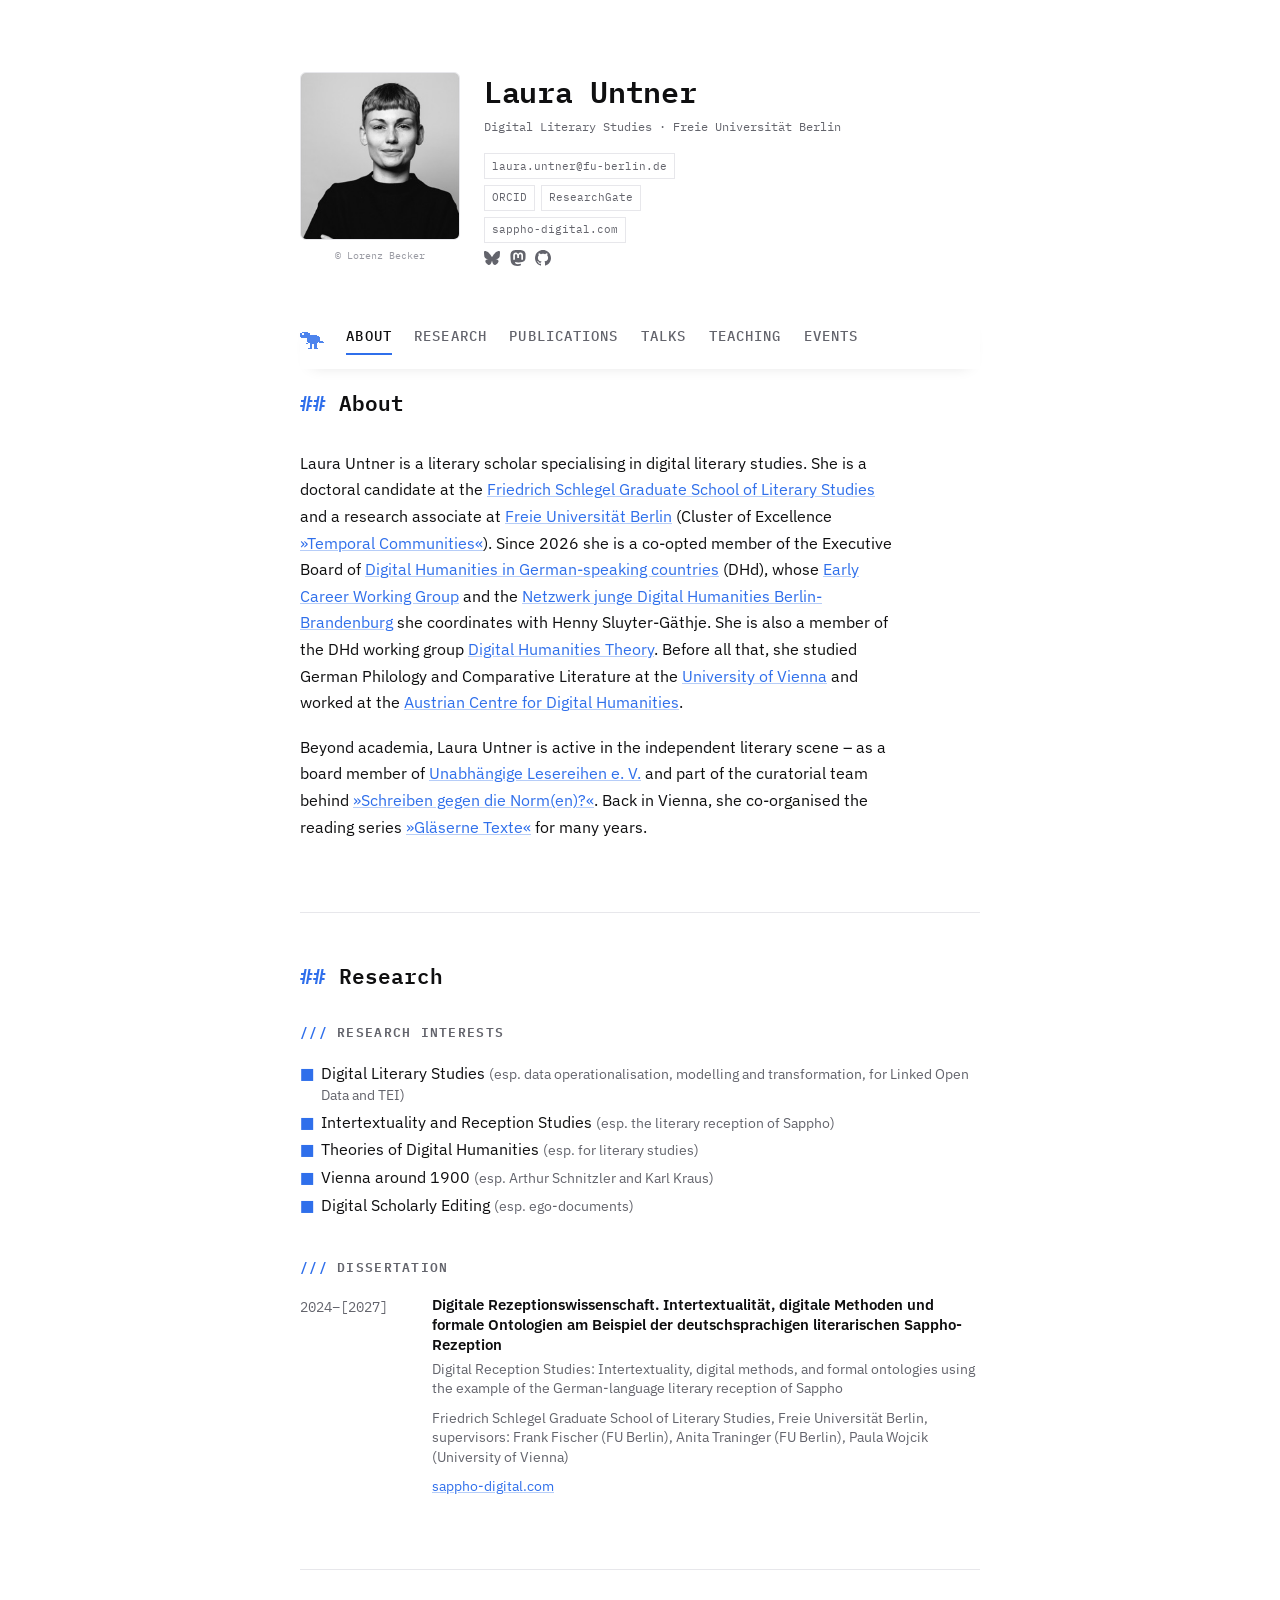
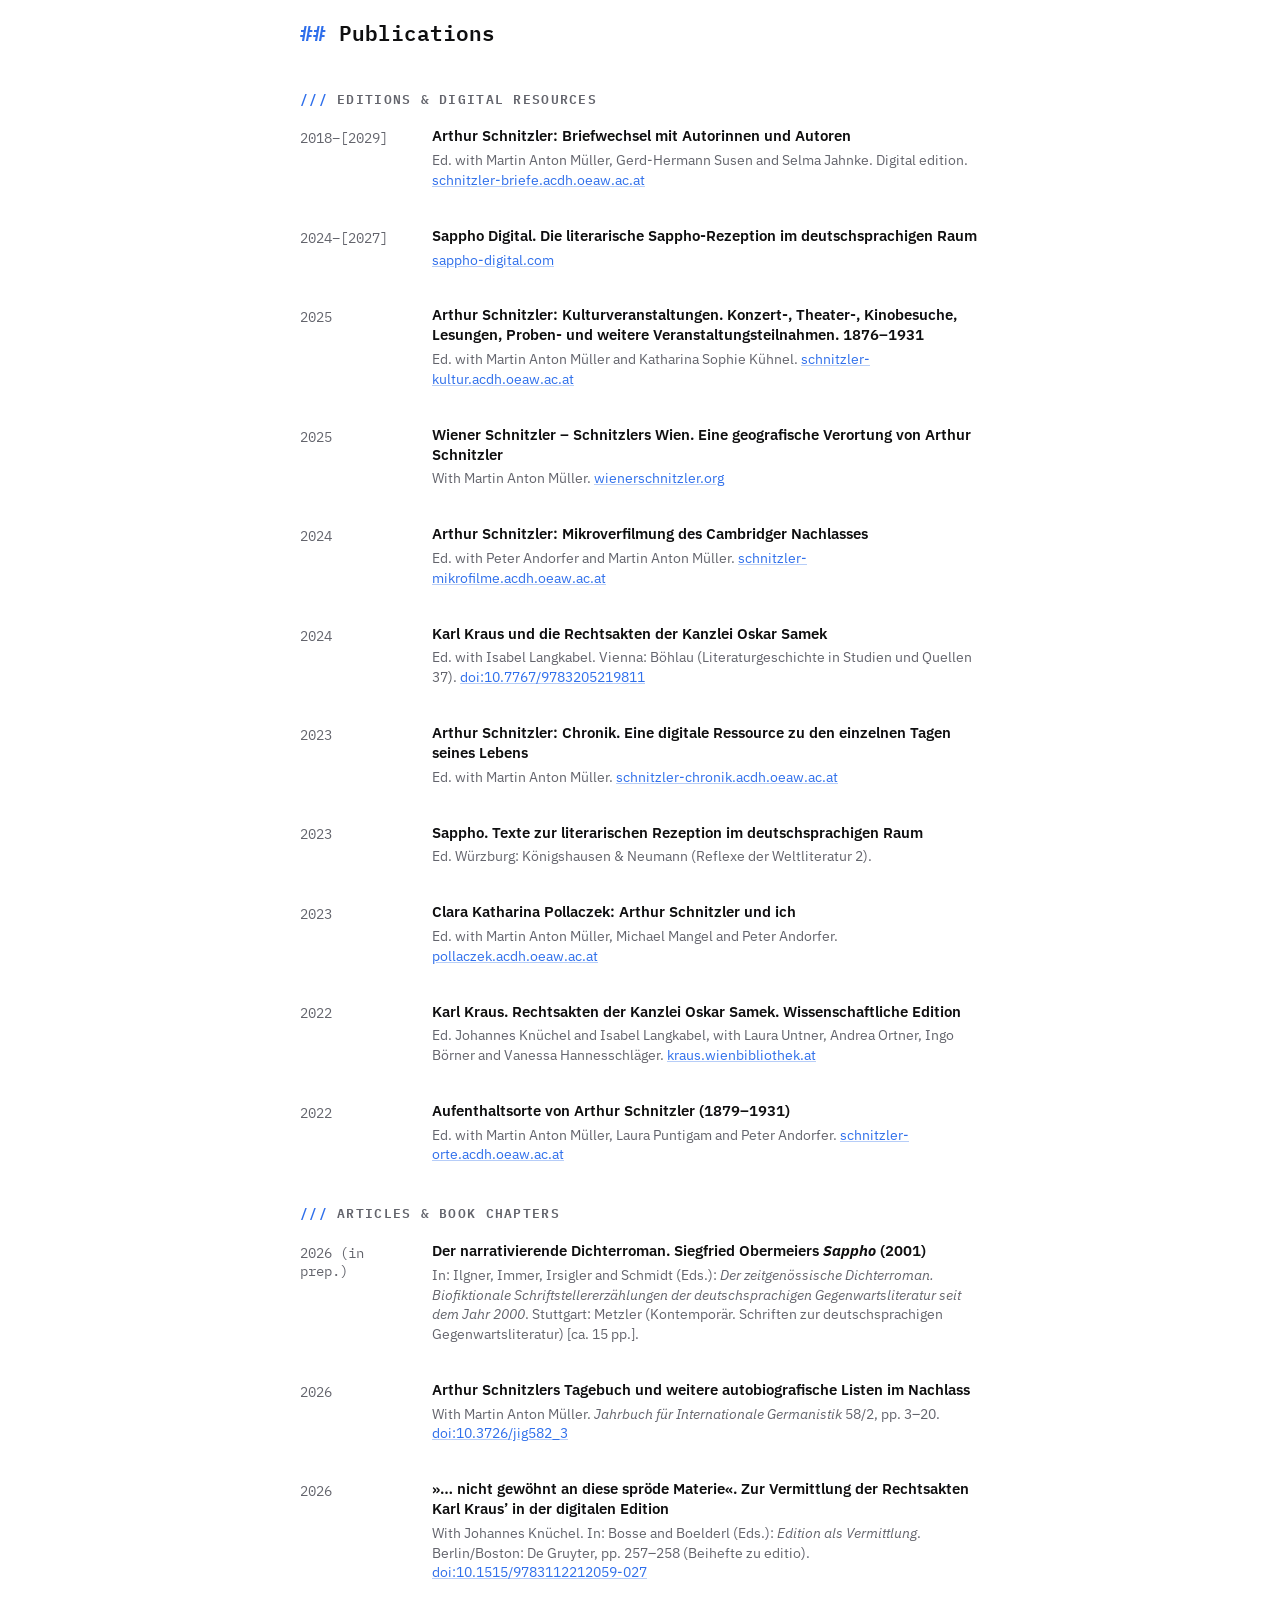
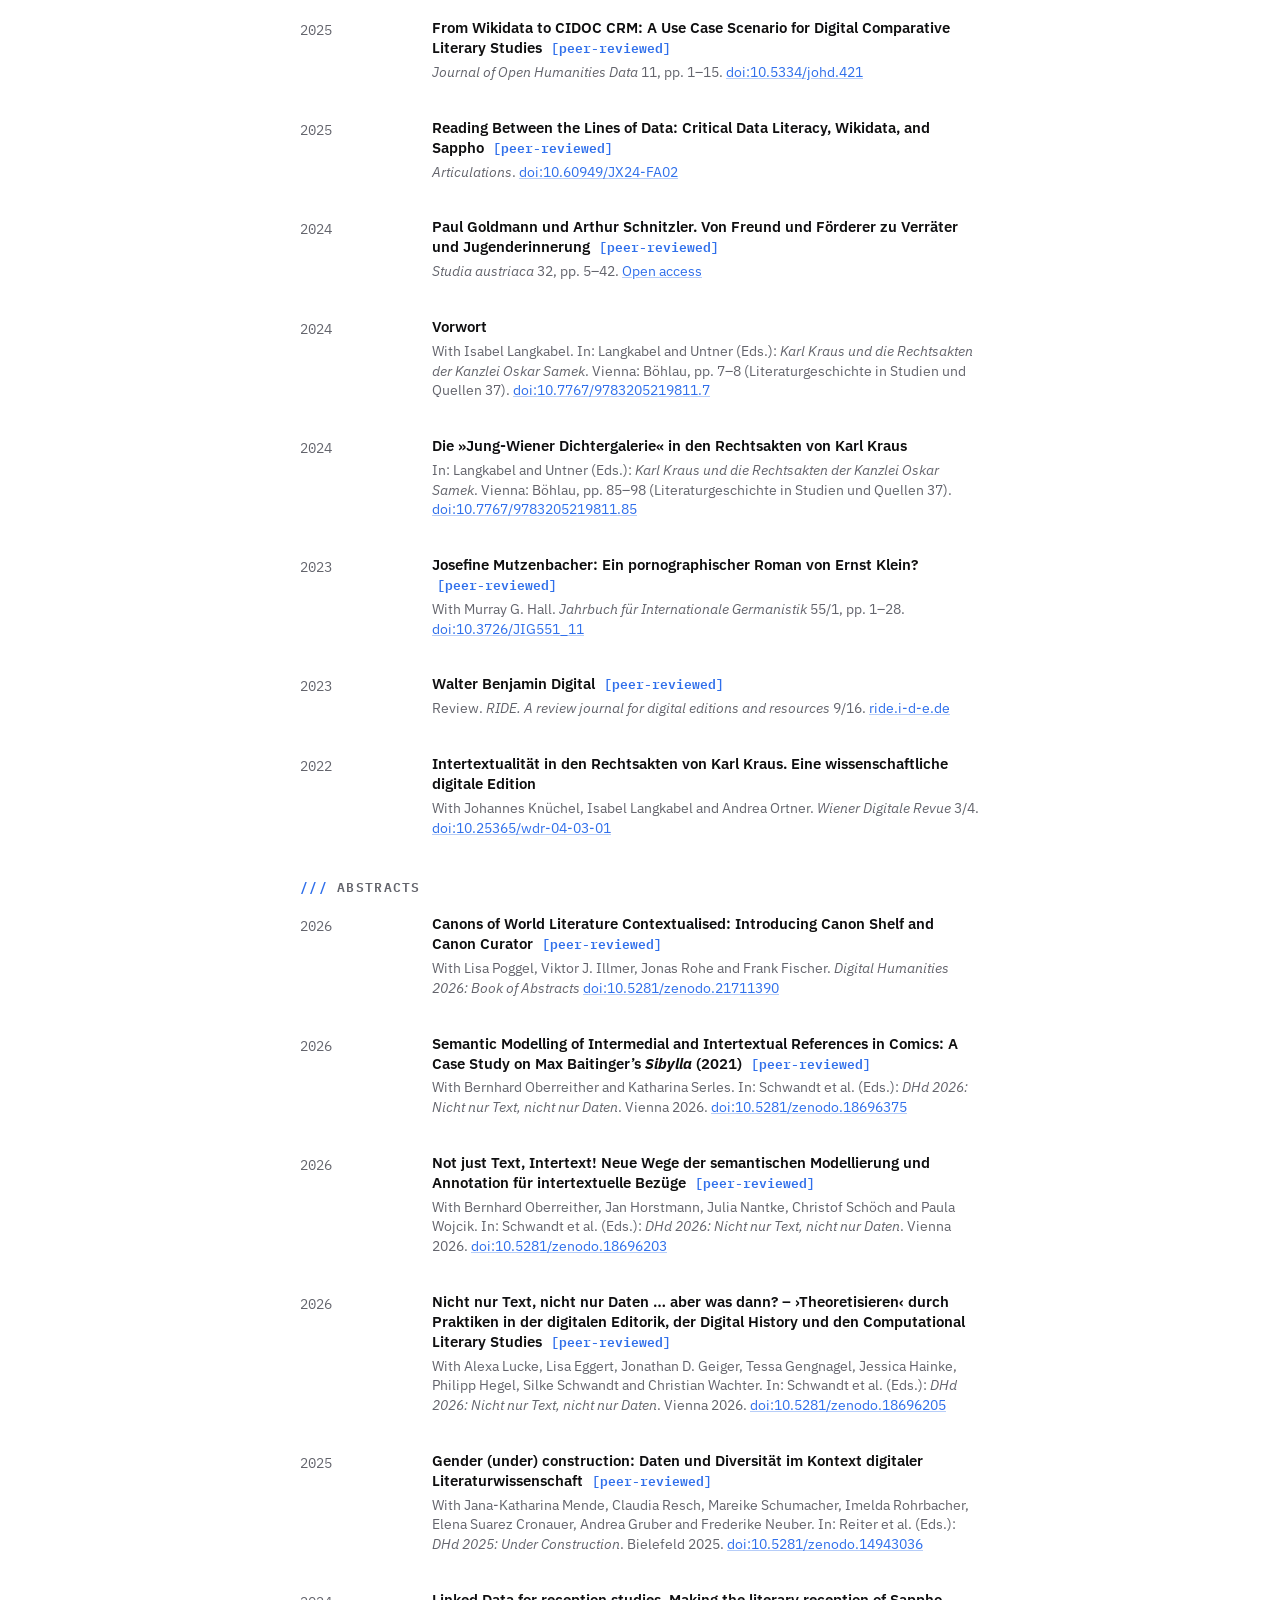
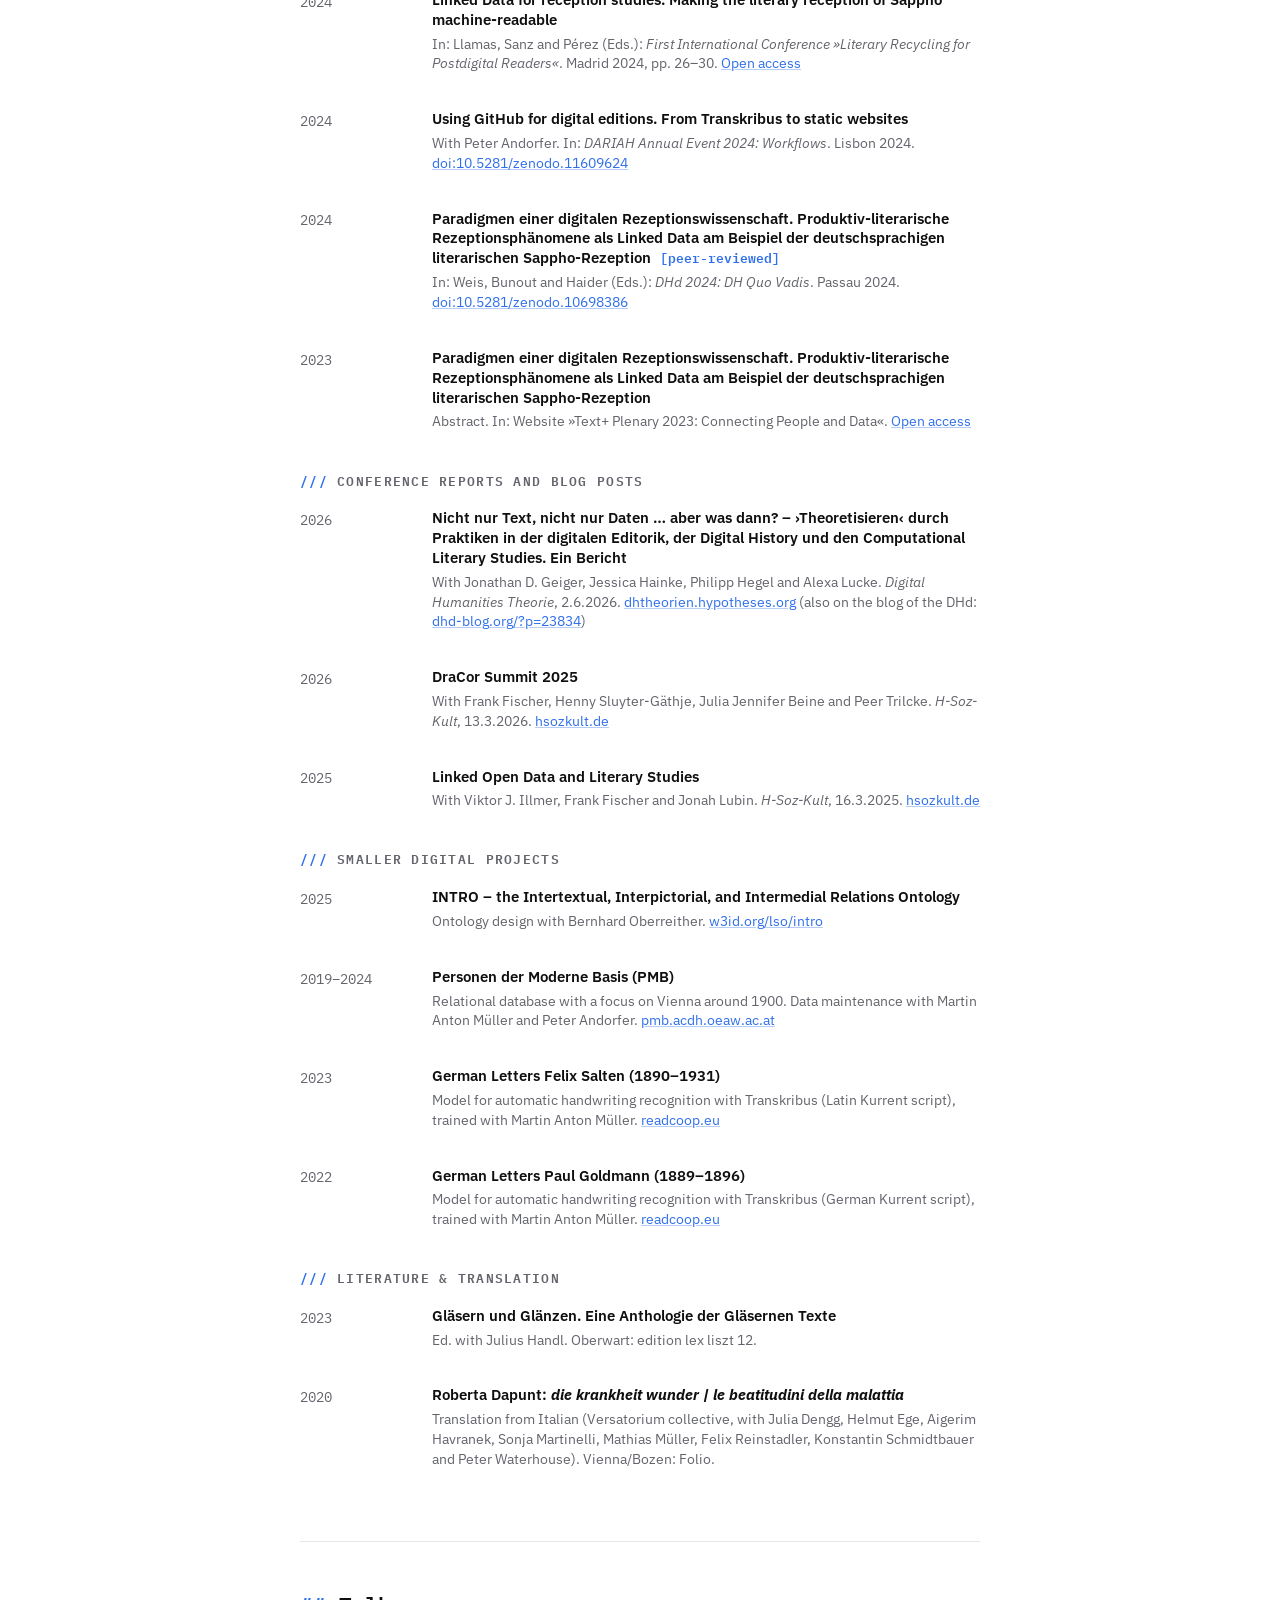
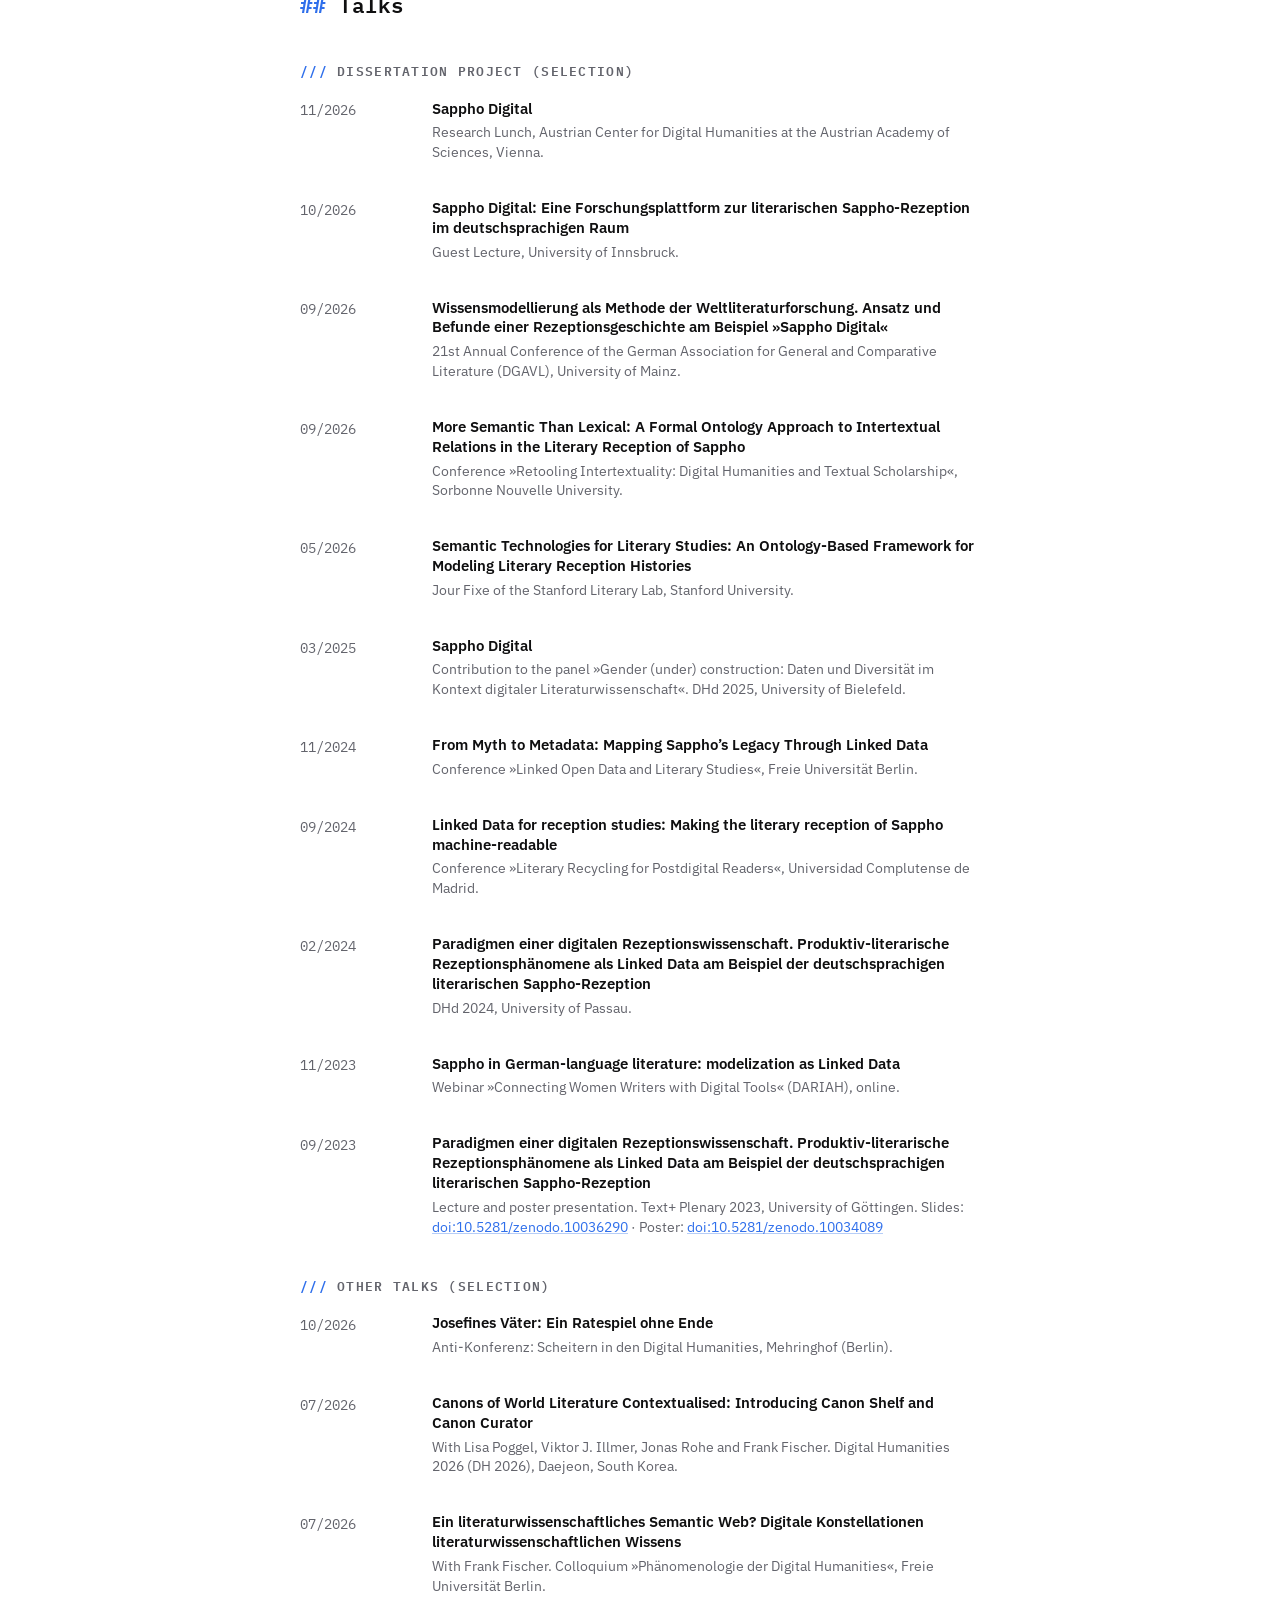
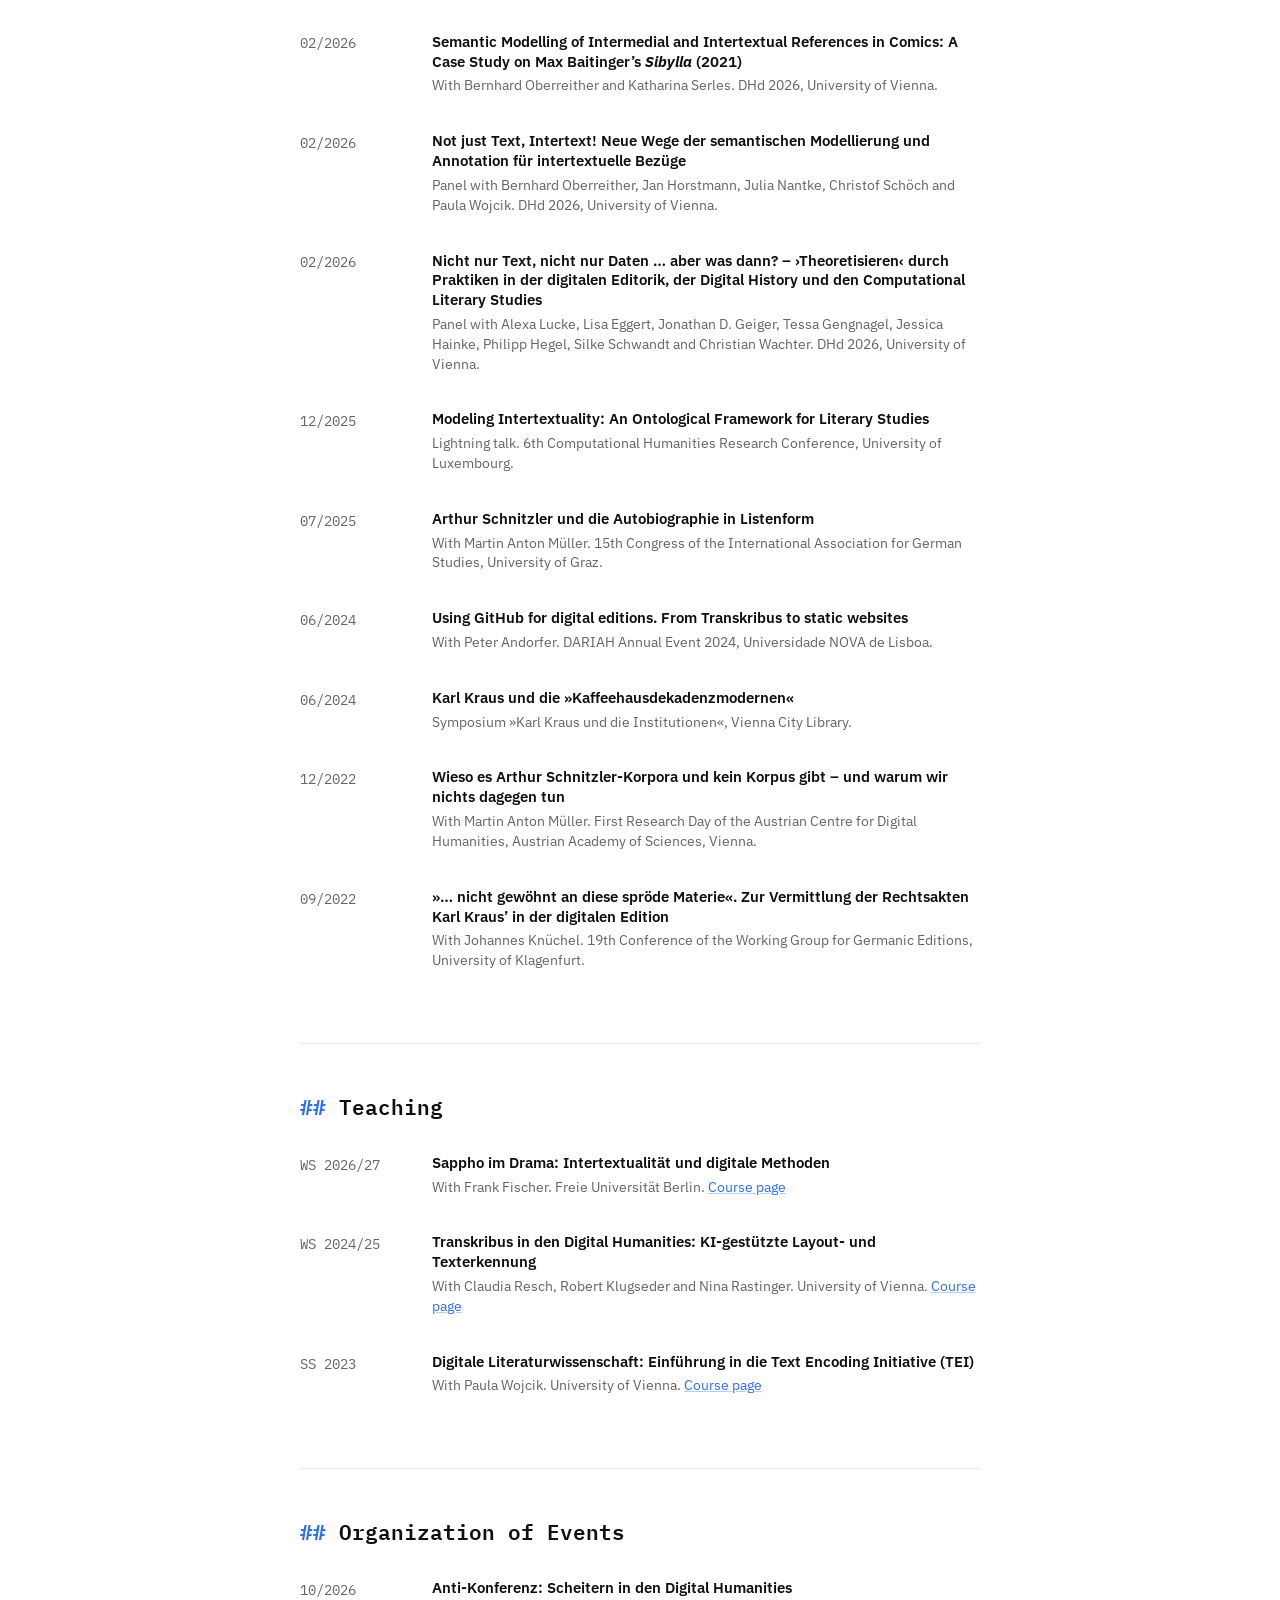
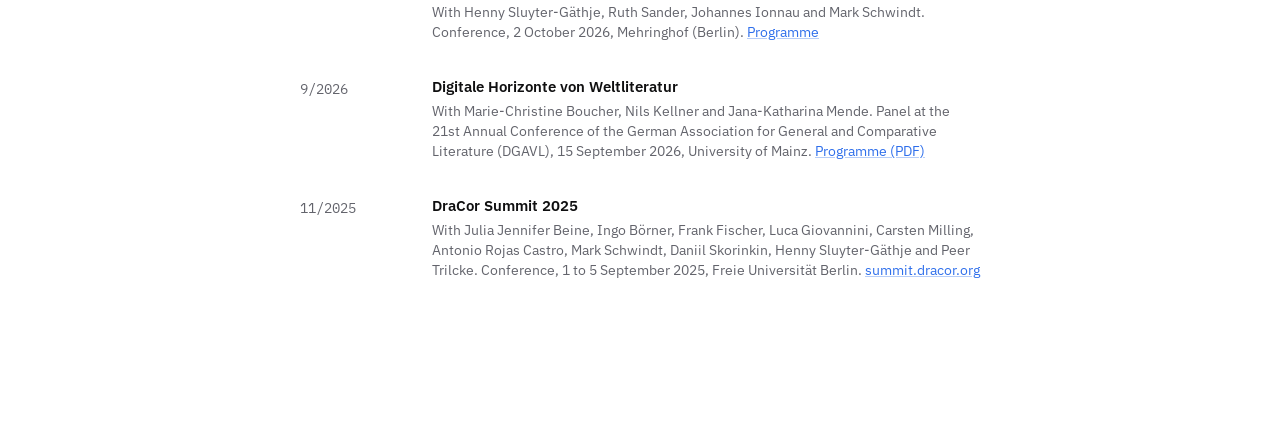
==== commit 5df8557c: "added research lunch in vienna" ====
--- a/index.html
+++ b/index.html
@@ -639,6 +639,14 @@
         <h2 class="section-title">Talks</h2>
         <h3 id="dissertation-talks">Dissertation Project (Selection)</h3>
         <div class="entry">
+          <div class="entry-date">11/2026</div>
+          <div class="entry-content">
+            <div class="entry-title">Sappho Digital</div>
+            <div class="entry-body">Research Lunch, Austrian Center for Digital Humanities at the
+              Austrian Academy of Sciences, Vienna.</div>
+          </div>
+        </div>
+        <div class="entry">
           <div class="entry-date">10/2026</div>
           <div class="entry-content">
             <div class="entry-title">Sappho Digital: Eine Forschungsplattform zur literarischen
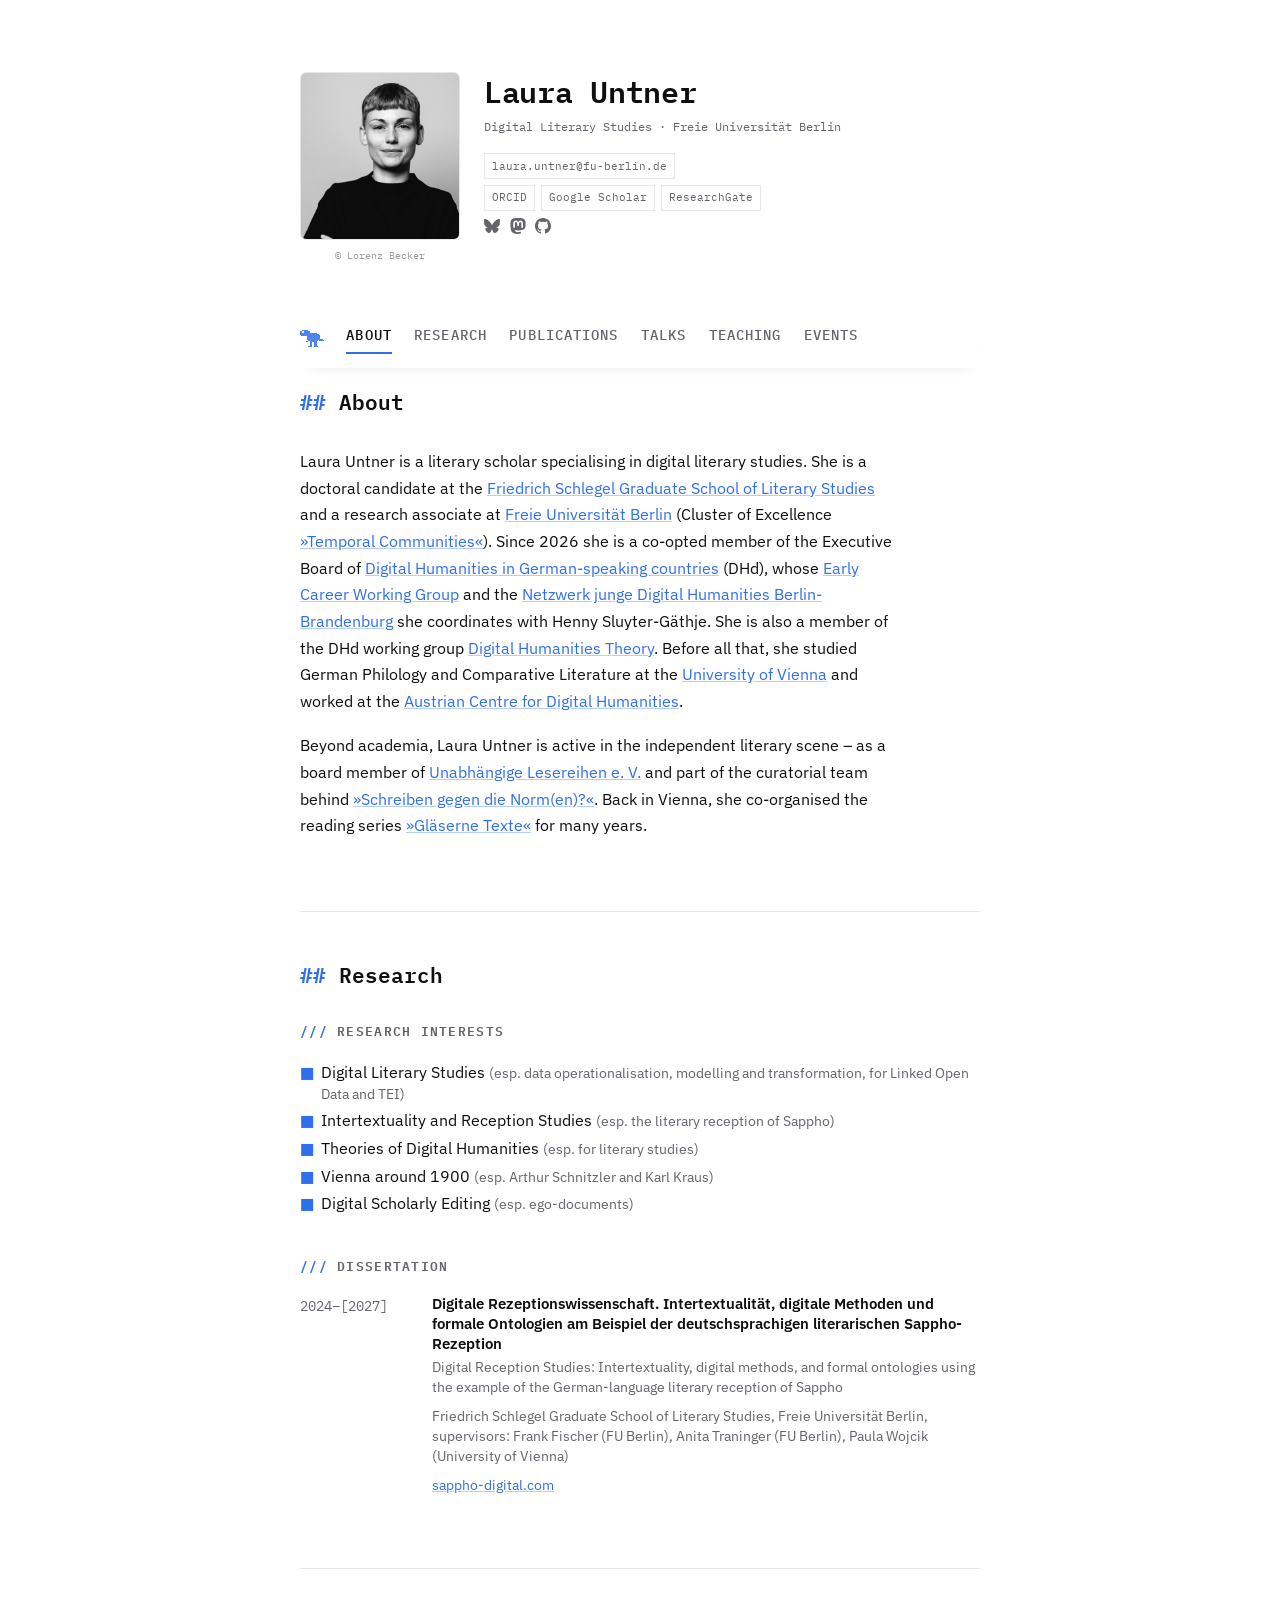
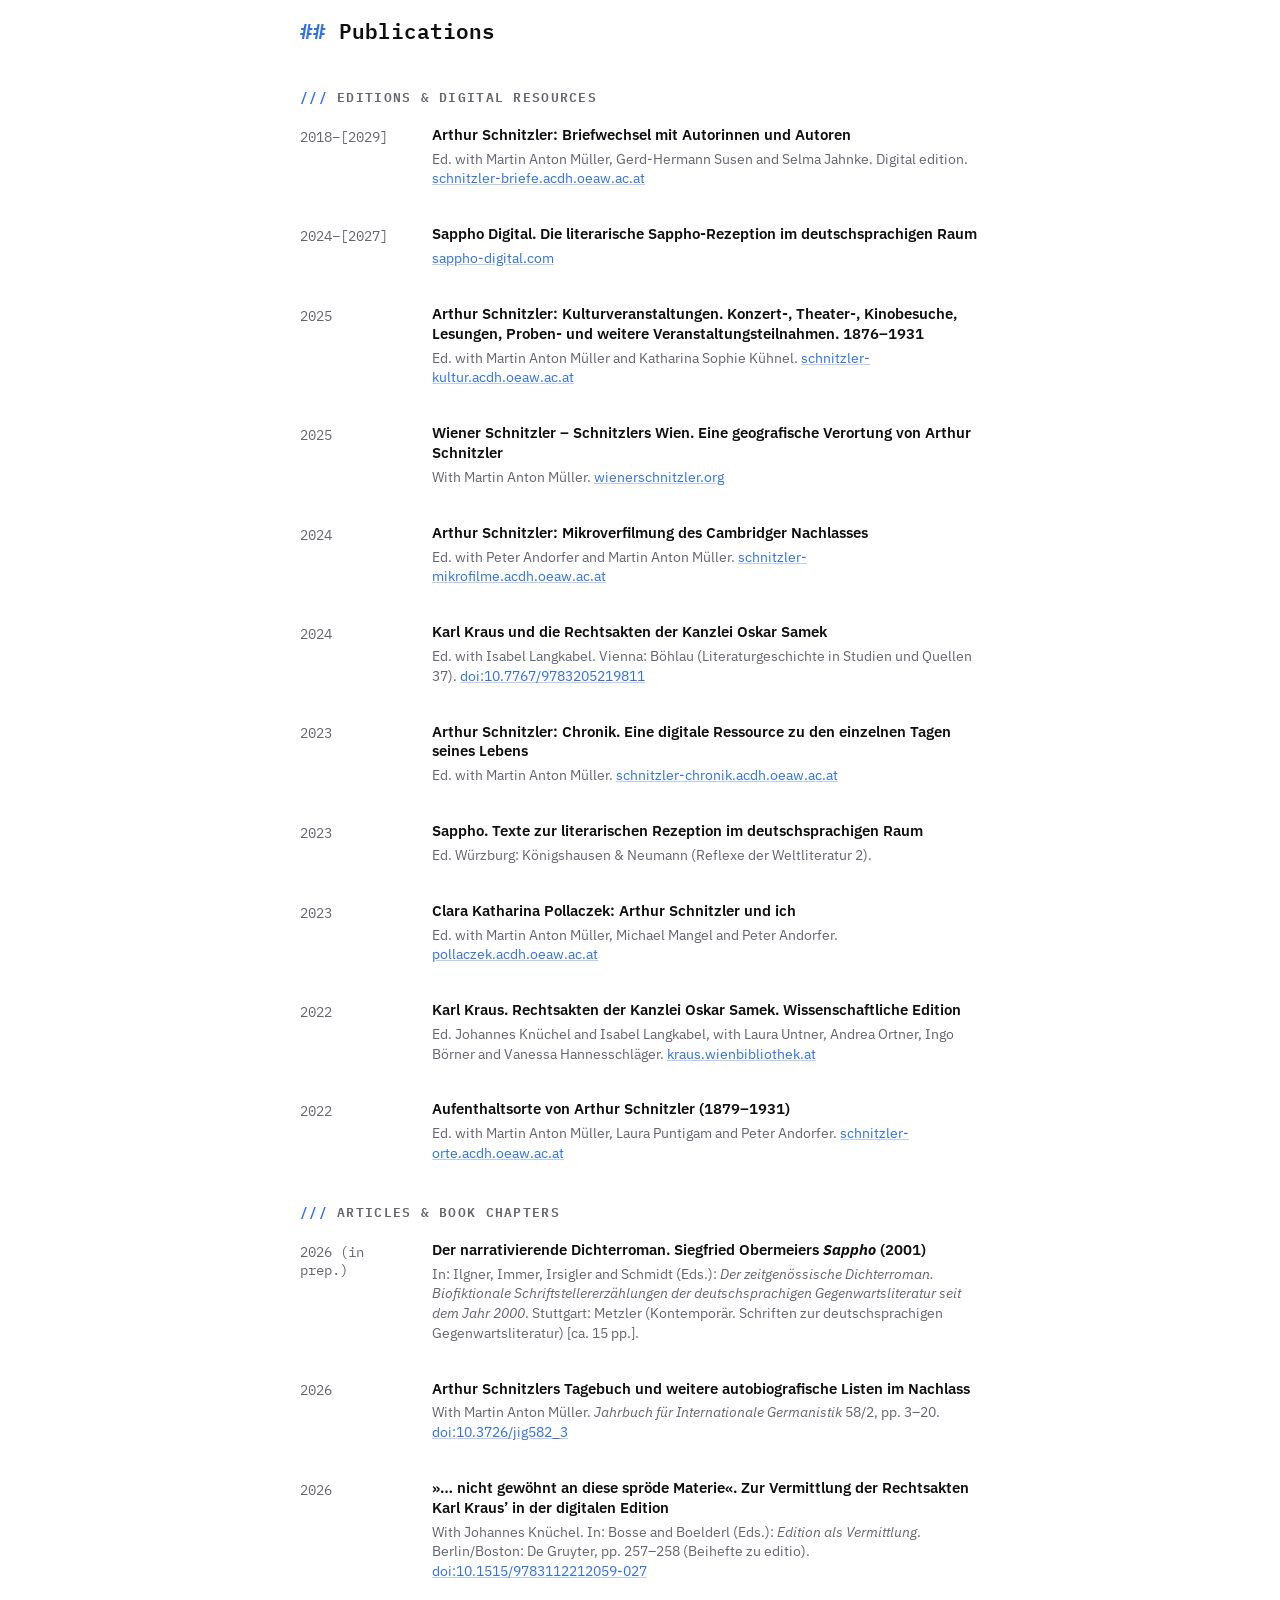
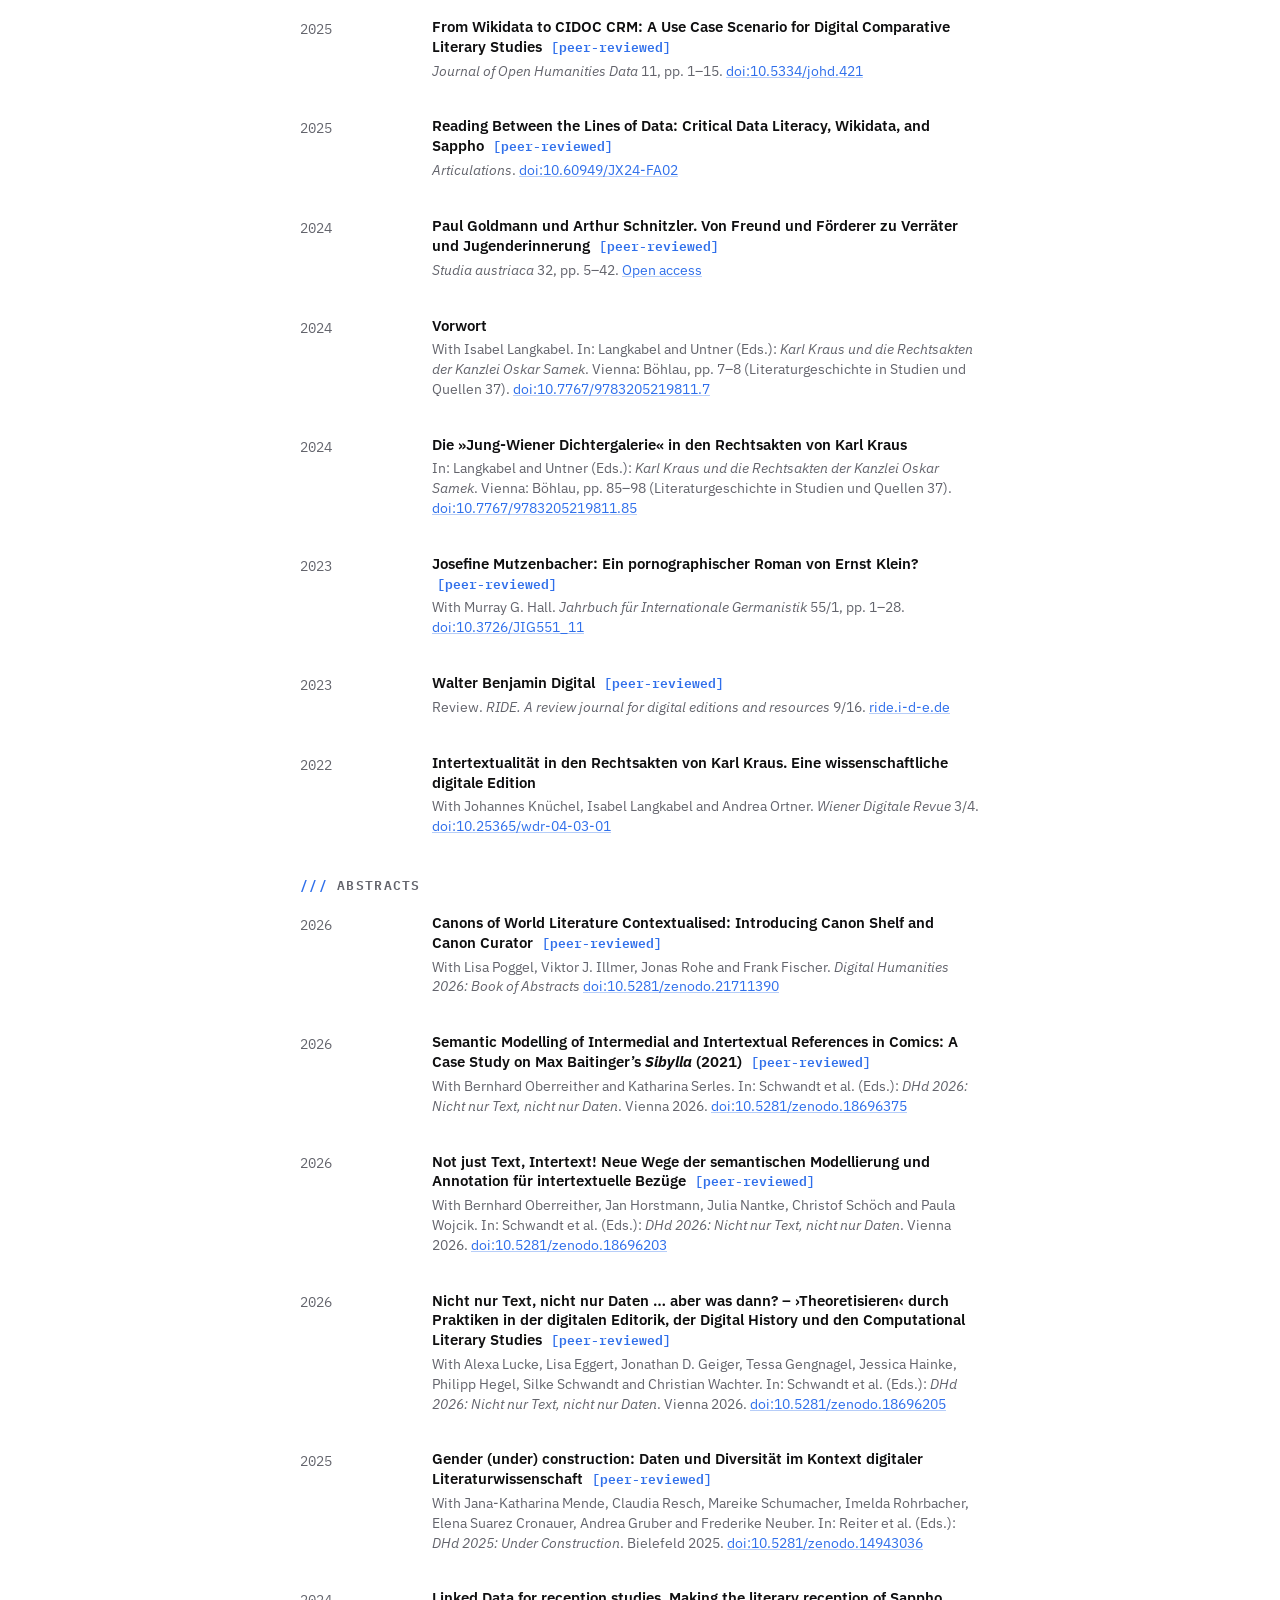
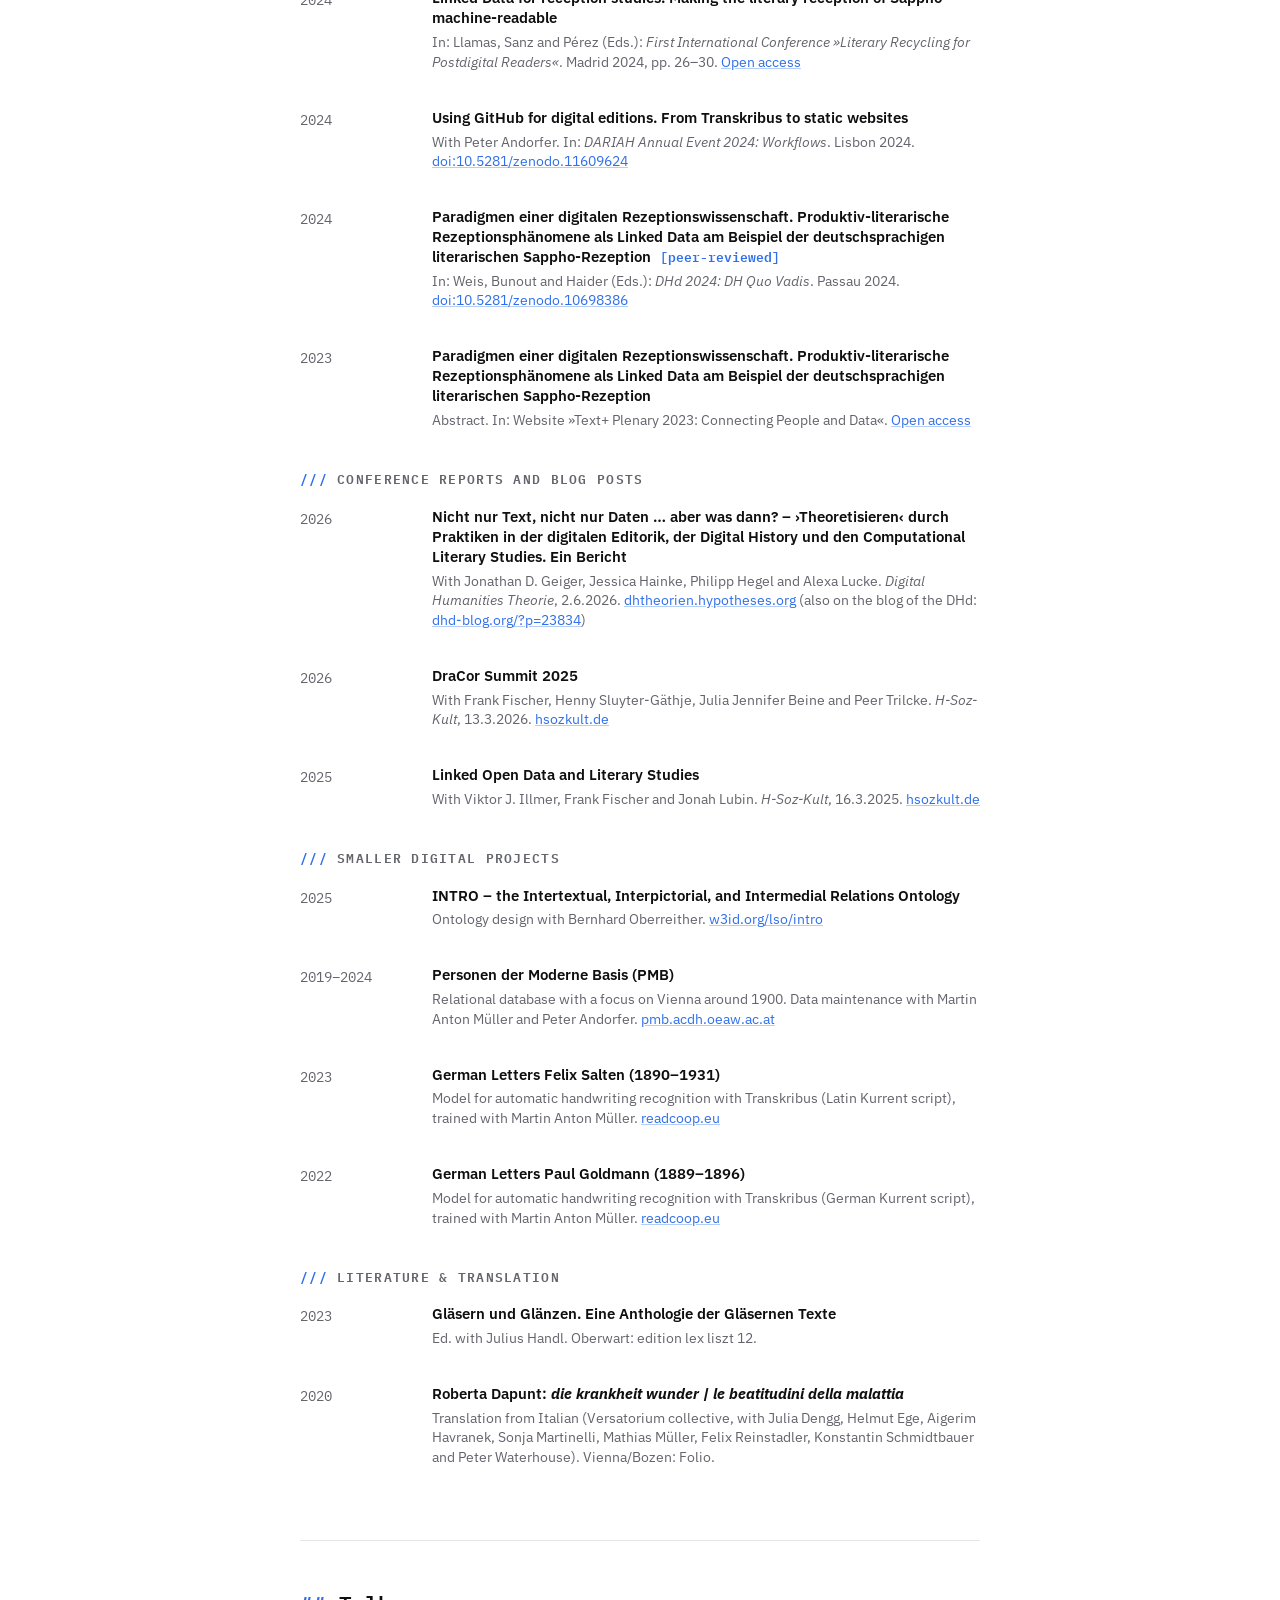
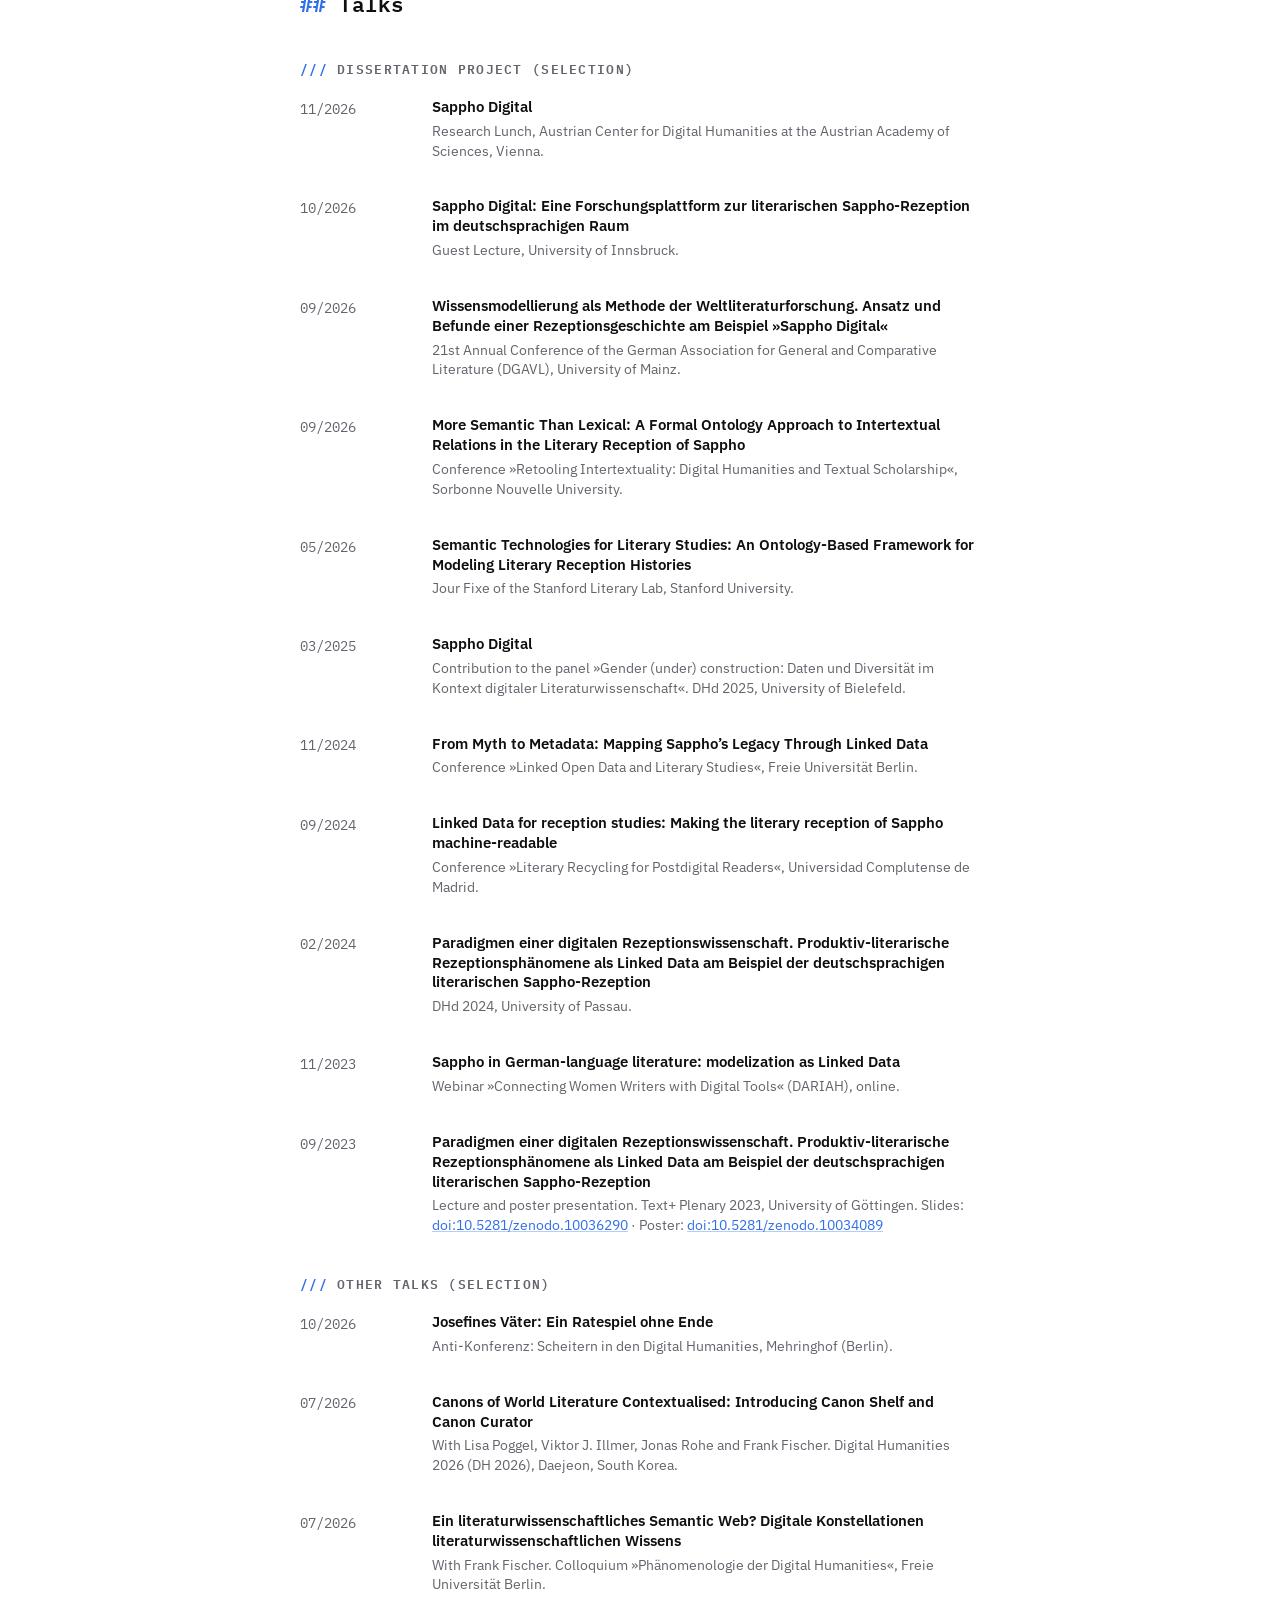
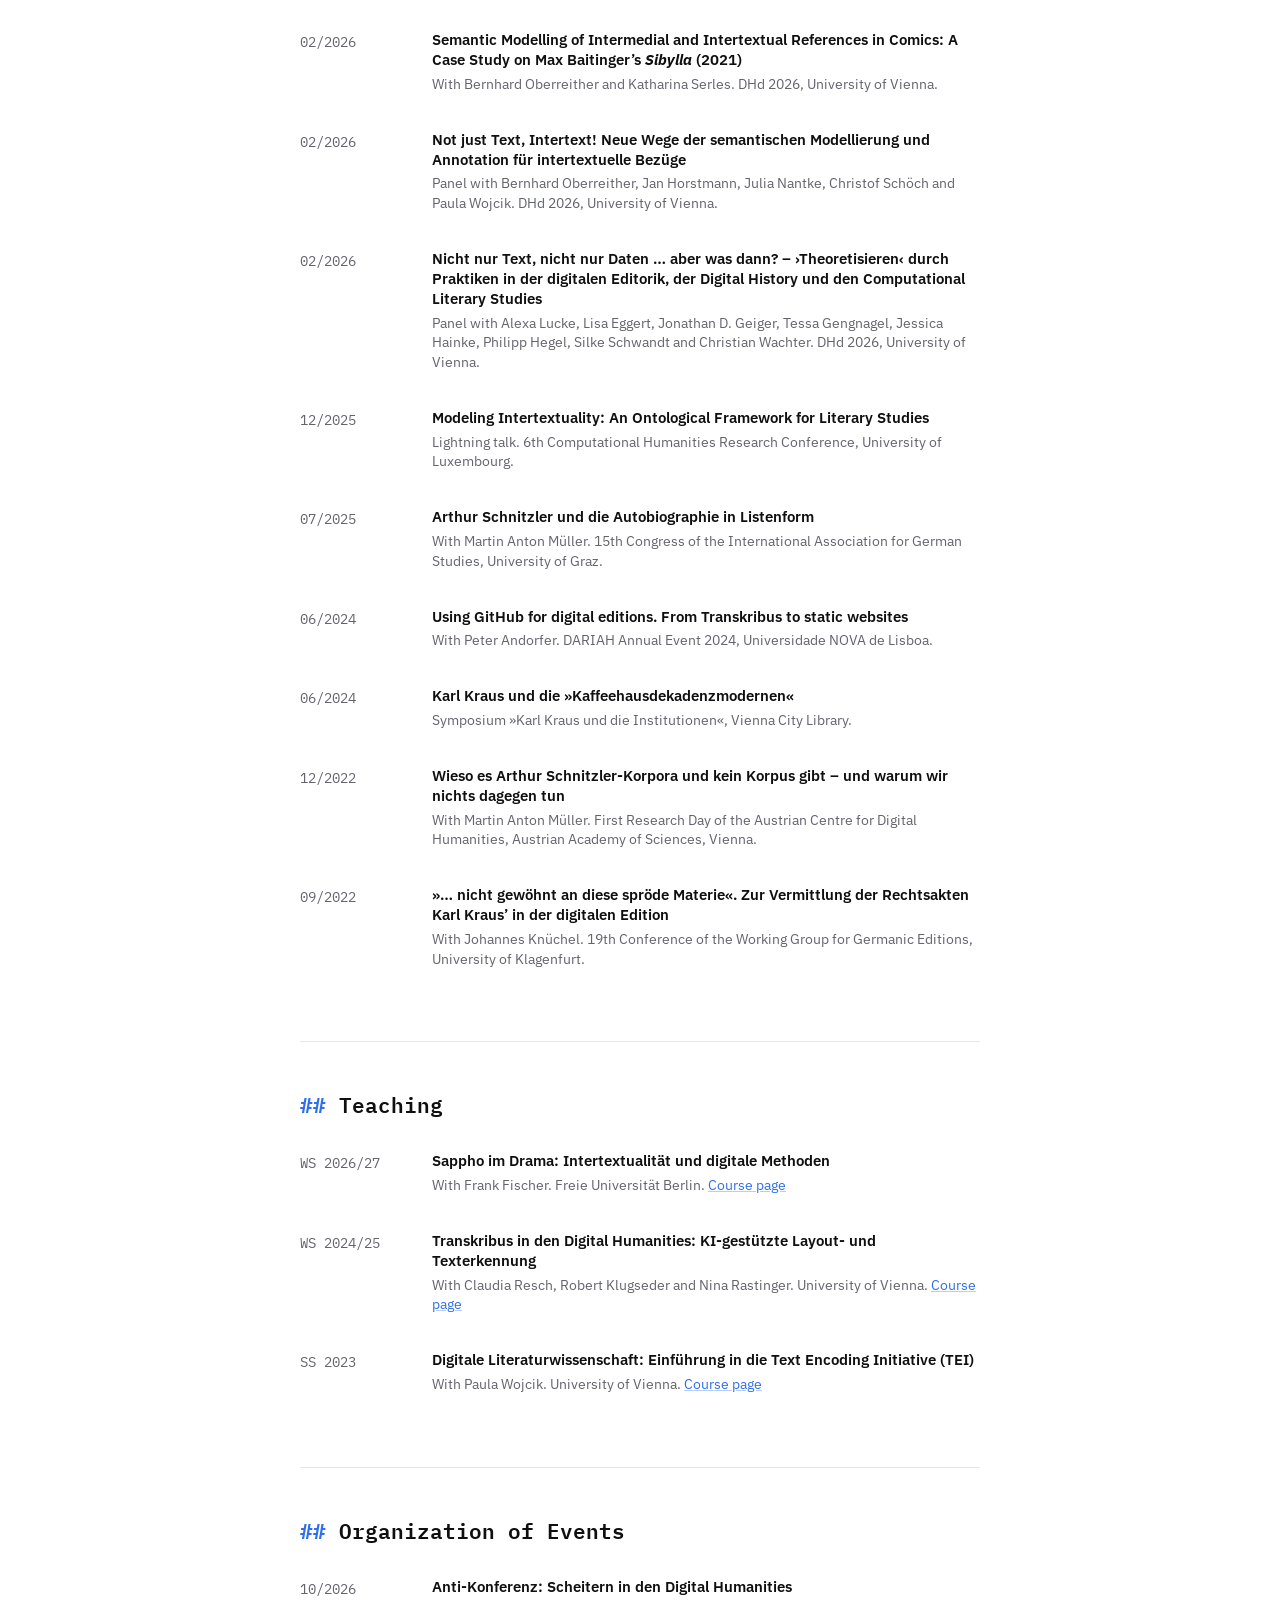
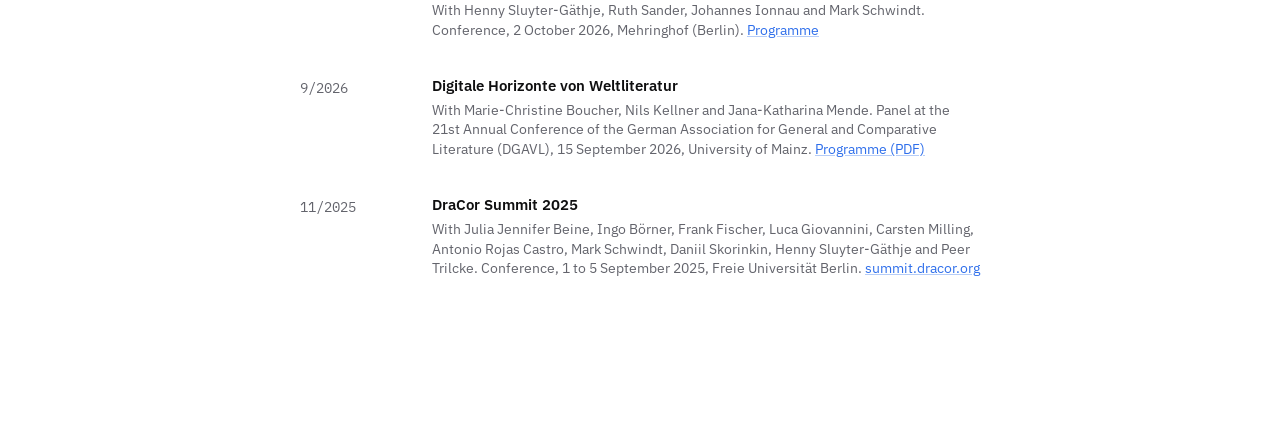
==== commit b01893b4: "added google scholar" ====
--- a/index.html
+++ b/index.html
@@ -41,7 +41,7 @@
     "sameAs": [
         "https://orcid.org/0000-0002-9649-0870",
         "https://www.researchgate.net/profile/Laura-Untner/publications",
-        "https://sappho-digital.com"
+        "https://scholar.google.com/citations?user=6FRvqJ8AAAAJ"
     ]
 }</script>
   </head>
@@ -60,10 +60,11 @@
               <a href="mailto:laura.untner@fu-berlin.de">laura.untner@fu-berlin.de</a>
               <div class="contact-row">
                 <a href="https://orcid.org/0000-0002-9649-0870" target="_blank">ORCID</a>
+                <a href="https://scholar.google.com/citations?user=6FRvqJ8AAAAJ"
+                  target="_blank">Google Scholar</a>
                 <a href="https://www.researchgate.net/profile/Laura-Untner/publications"
                   target="_blank">ResearchGate</a>
               </div>
-              <a href="https://sappho-digital.com" target="_blank">sappho-digital.com</a>
               <div class="social-icons">
                 <a href="https://bsky.app/profile/luntner.bsky.social" target="_blank"
                   aria-label="Bluesky">
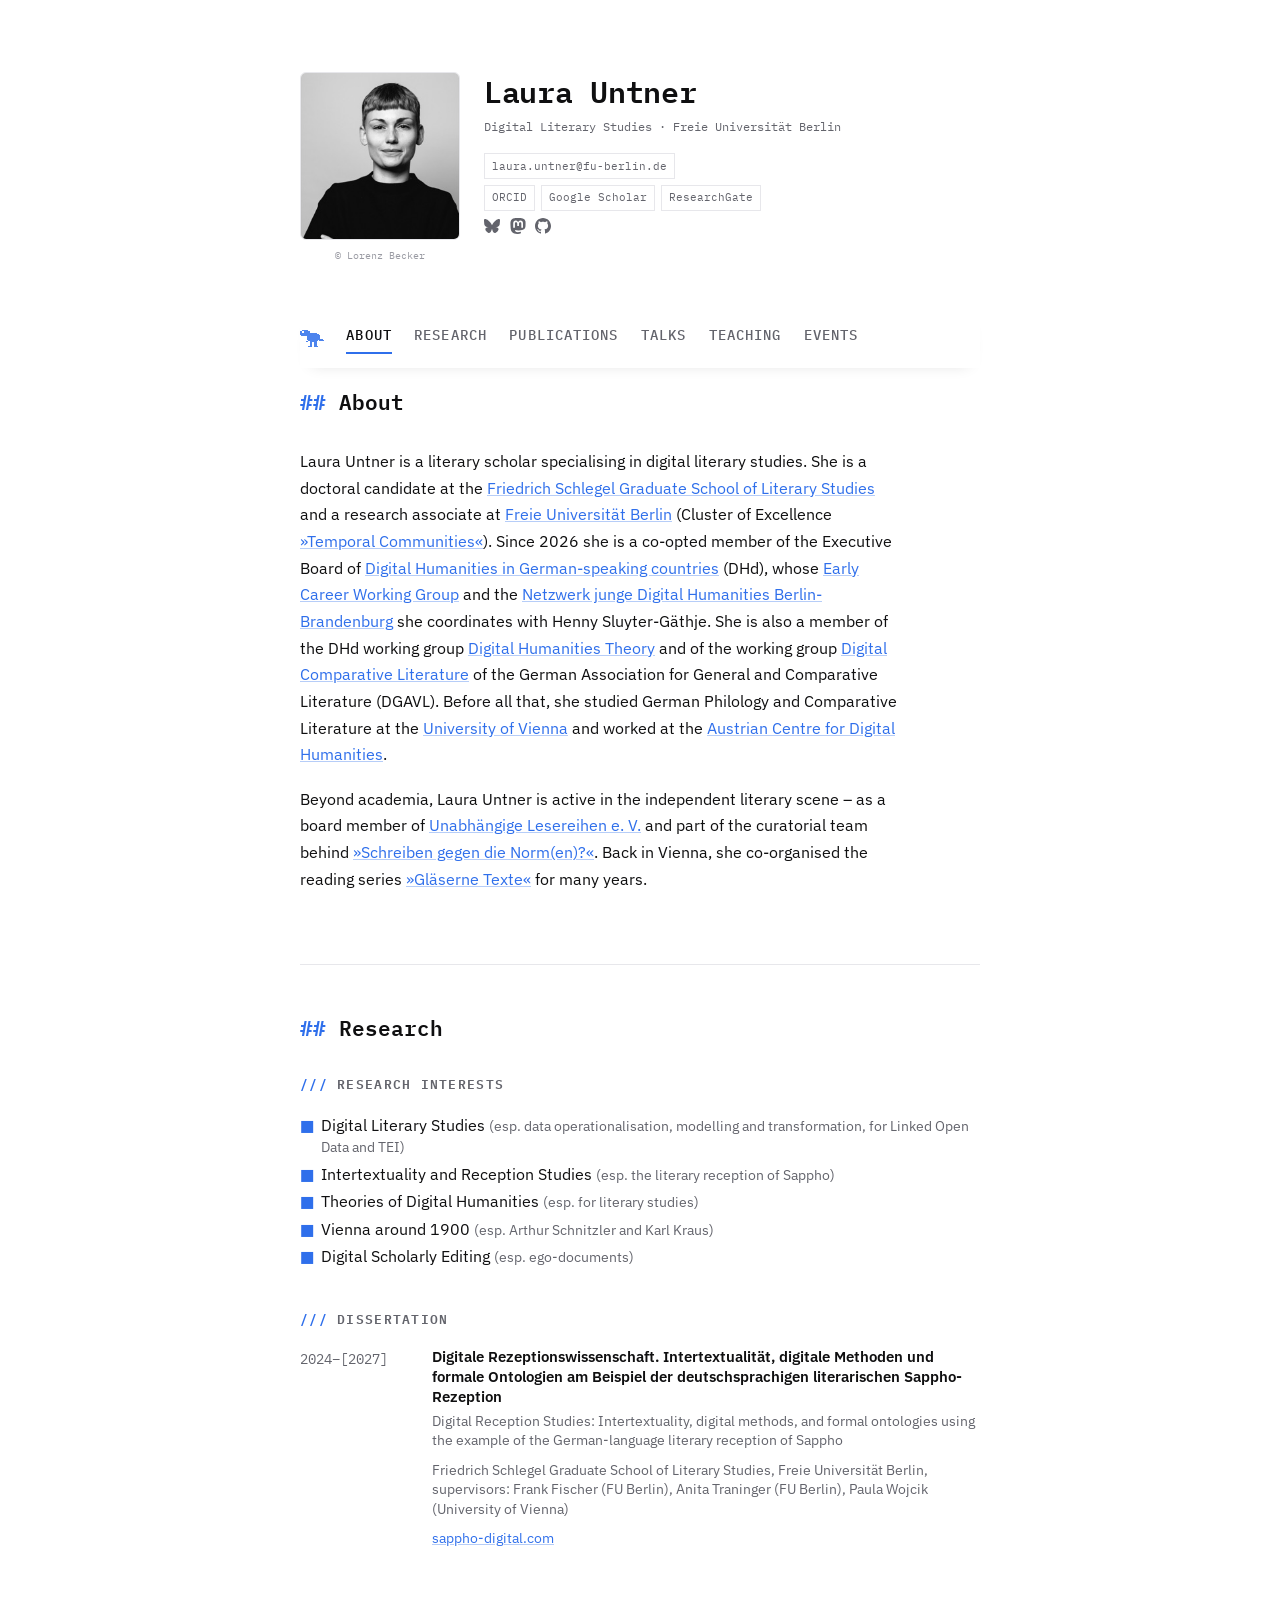
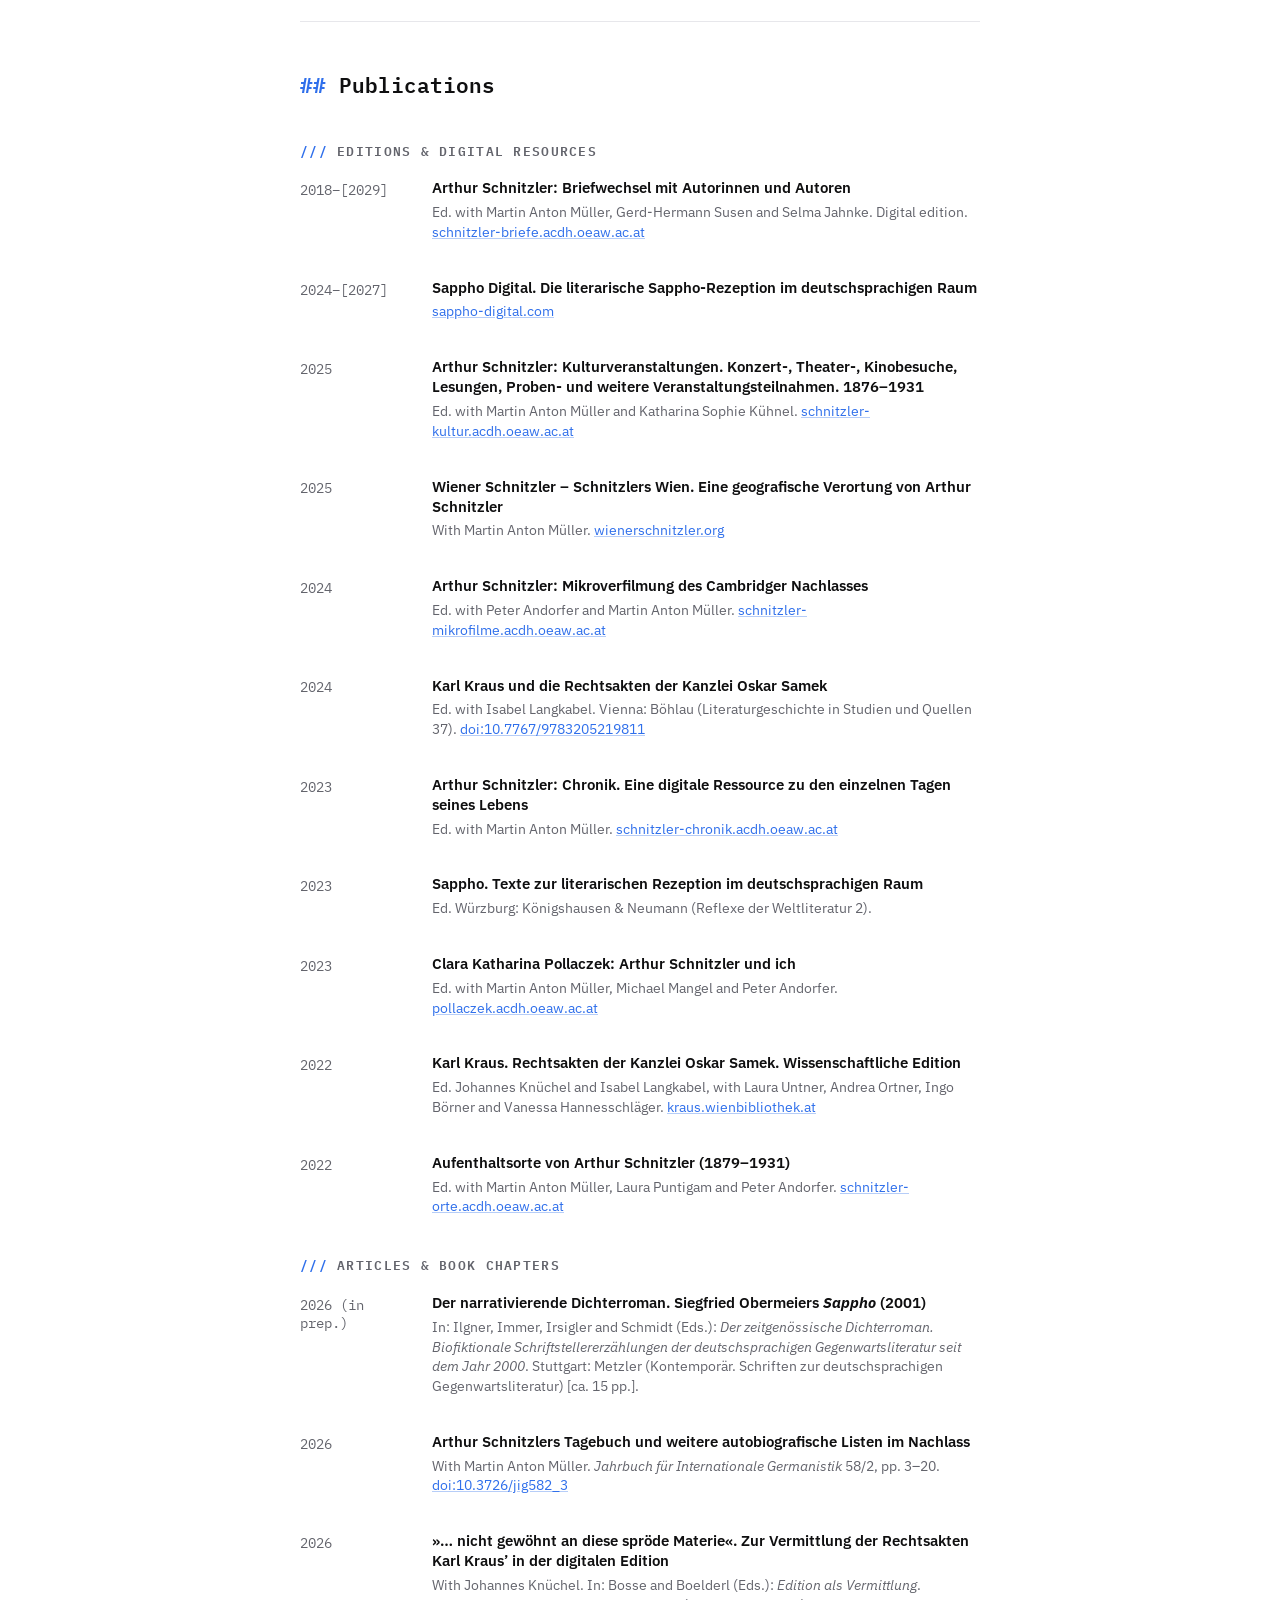
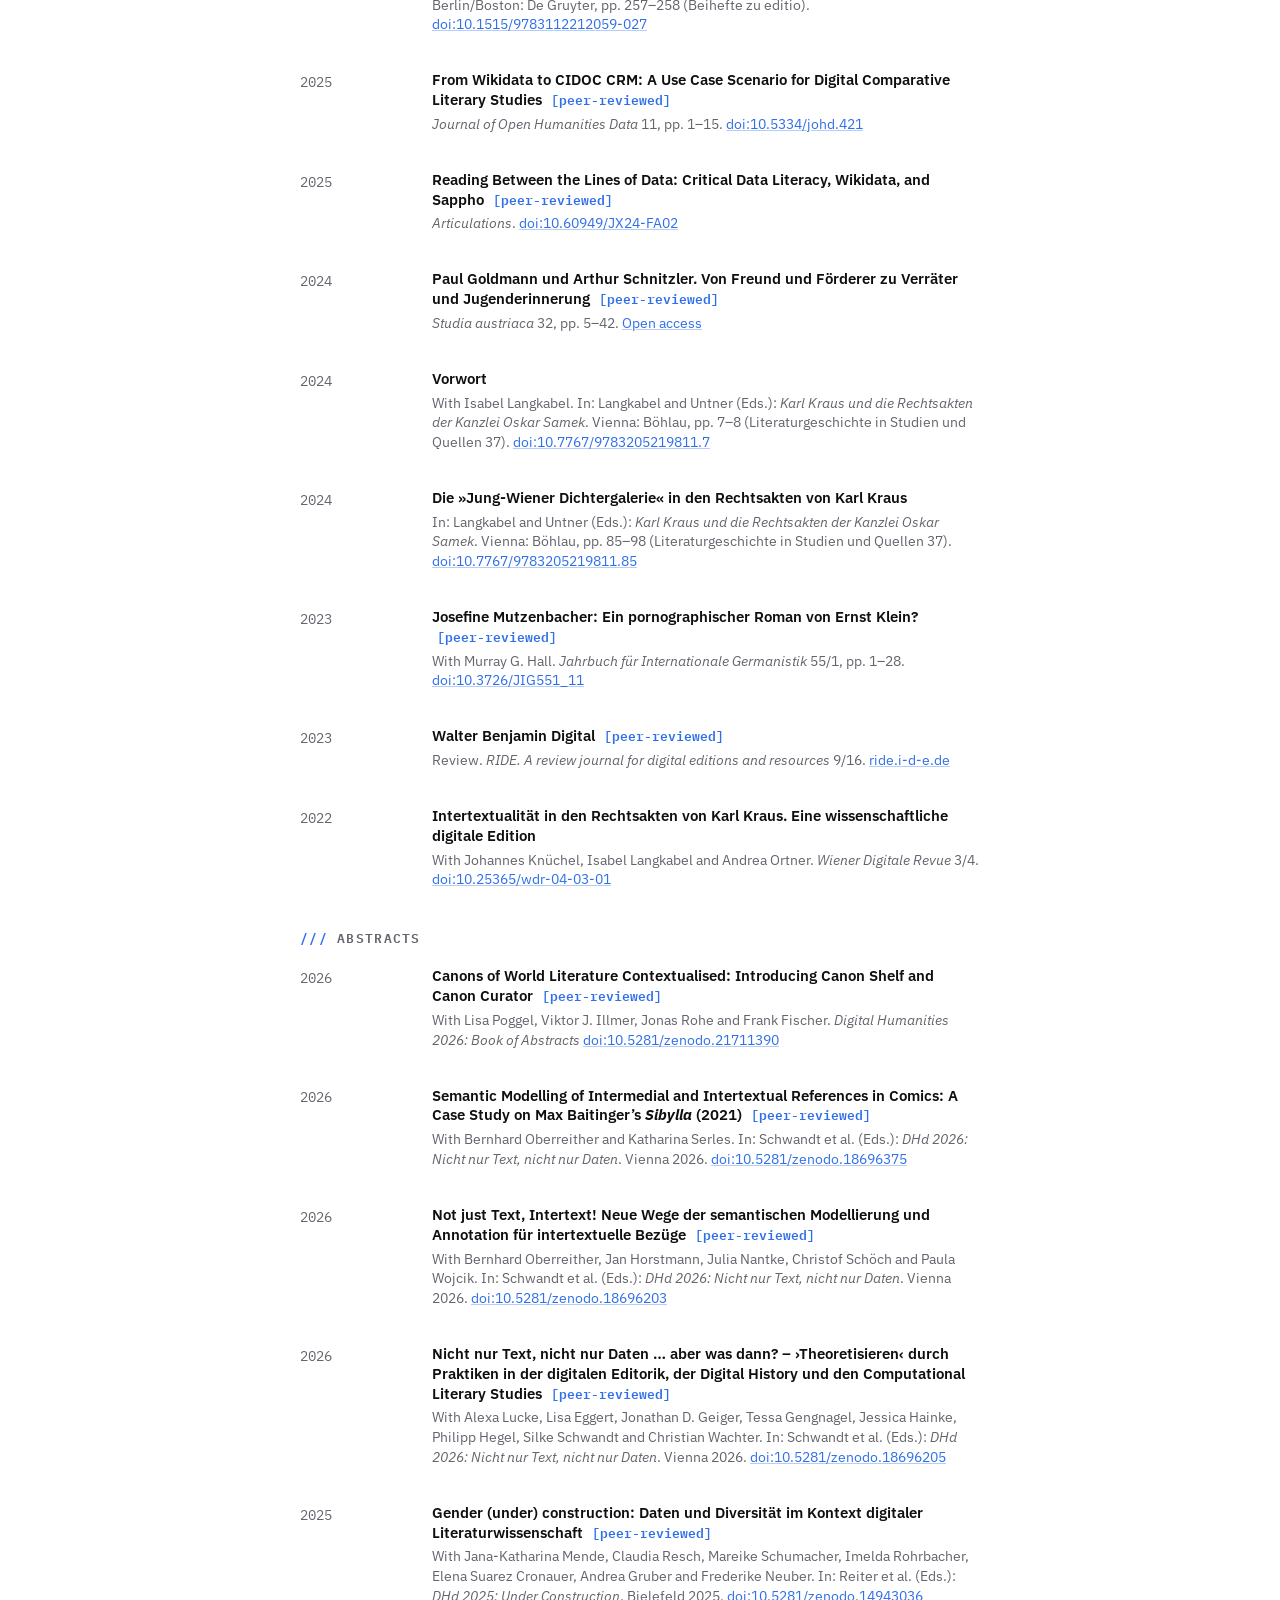
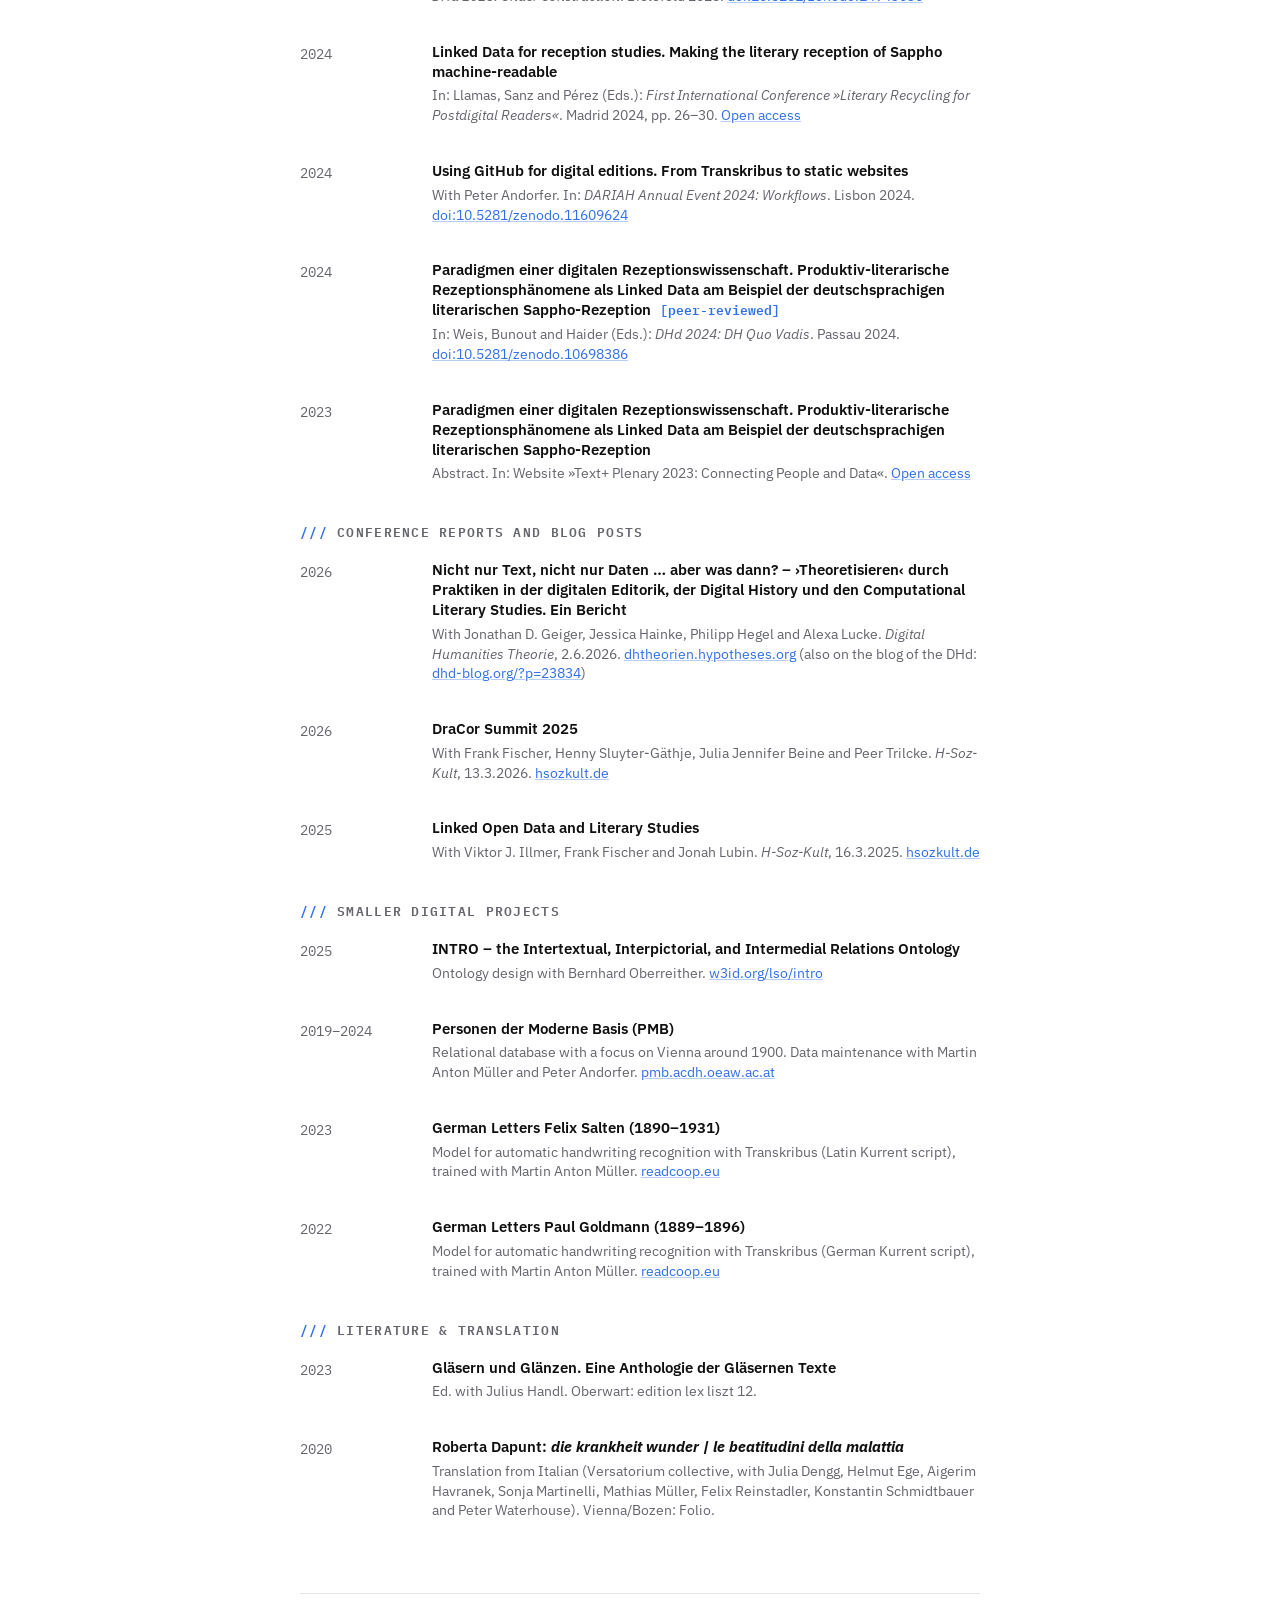
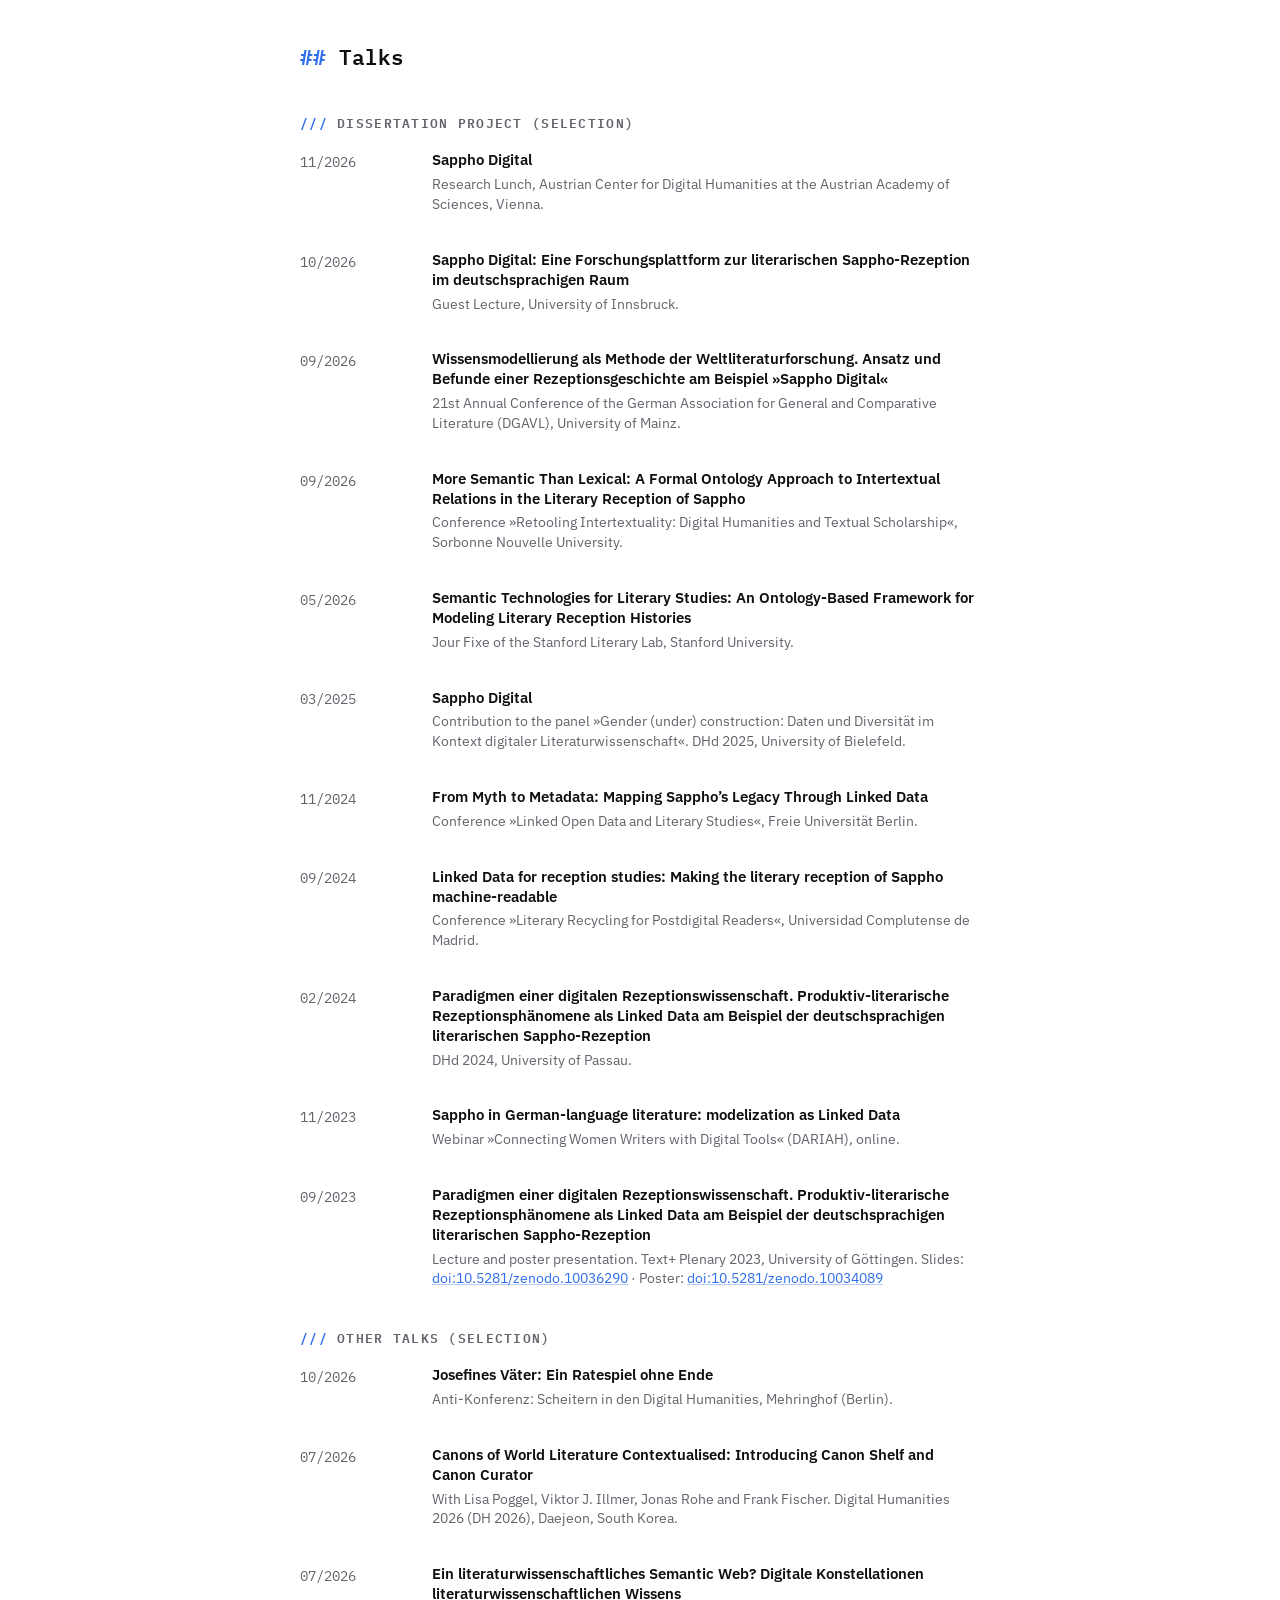
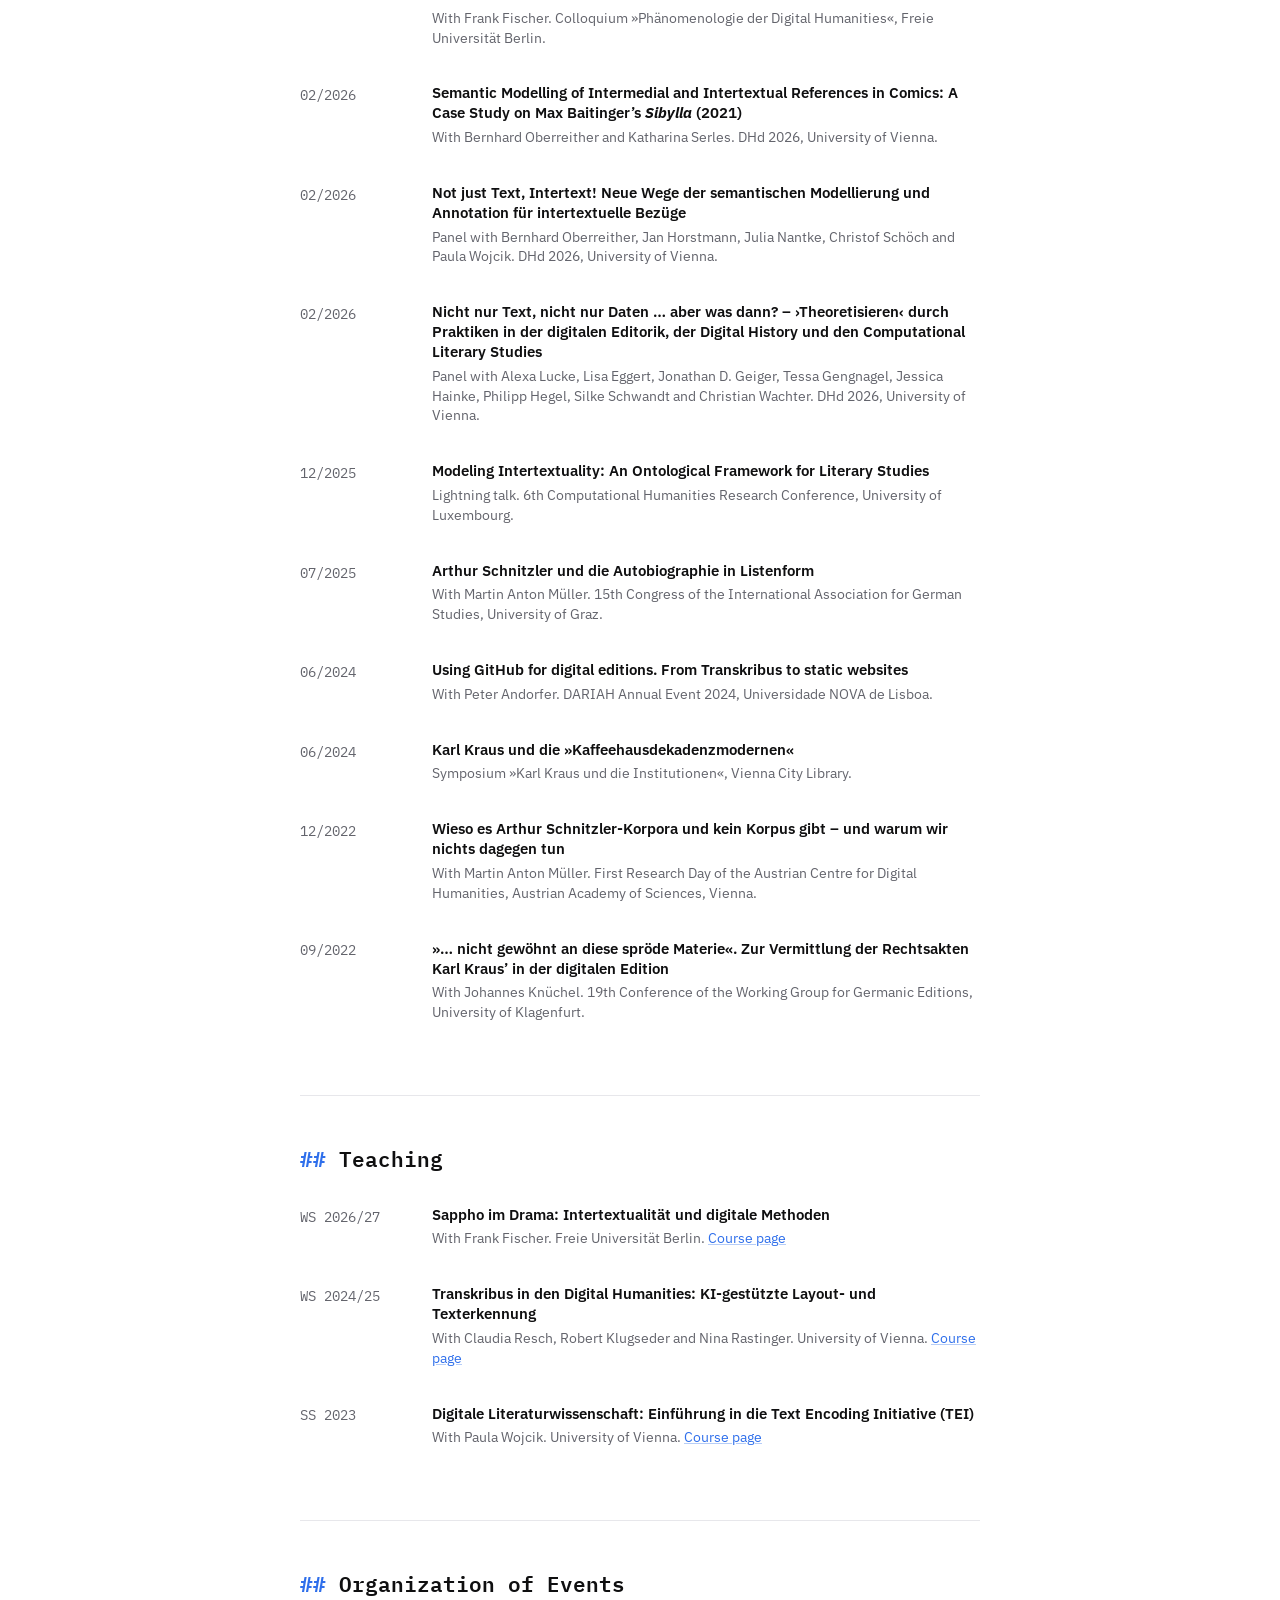
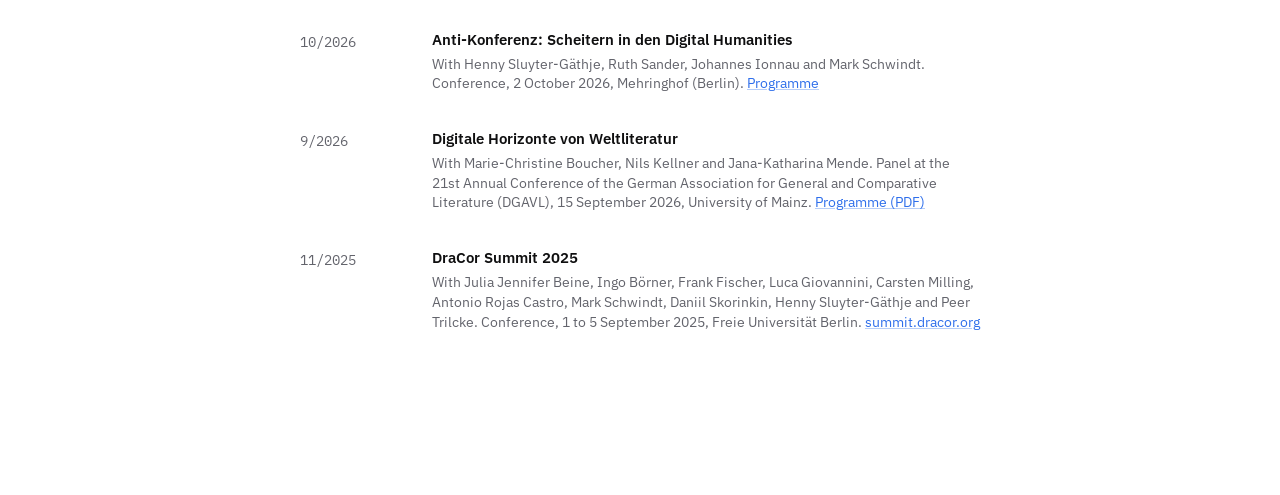
==== commit 6ee94b40: "add dgavl" ====
--- a/index.html
+++ b/index.html
@@ -159,7 +159,10 @@
               >Netzwerk junge Digital Humanities Berlin-Brandenburg</a> she coordinates with Henny
             Sluyter-Gäthje. She is also a member of the DHd working group <a
               href="https://digitalhumanities.de/ag-digital-humanities-theorie/" target="_blank"
-              >Digital Humanities Theory</a>. Before all that, she studied German Philology and
+              >Digital Humanities Theory</a> and of the working group <a
+              href="https://dgavl.de/digitale-komparatistik/" target="_blank">Digital Comparative
+              Literature</a> of the German Association for General and Comparative Literature
+            (DGAVL). Before all that, she studied German Philology and
             Comparative Literature at the <a href="https://www.univie.ac.at/" target="_blank"
               >University of Vienna</a> and worked at the <a
               href="https://www.oeaw.ac.at/de/acdh/acdh-home" target="_blank">Austrian Centre for
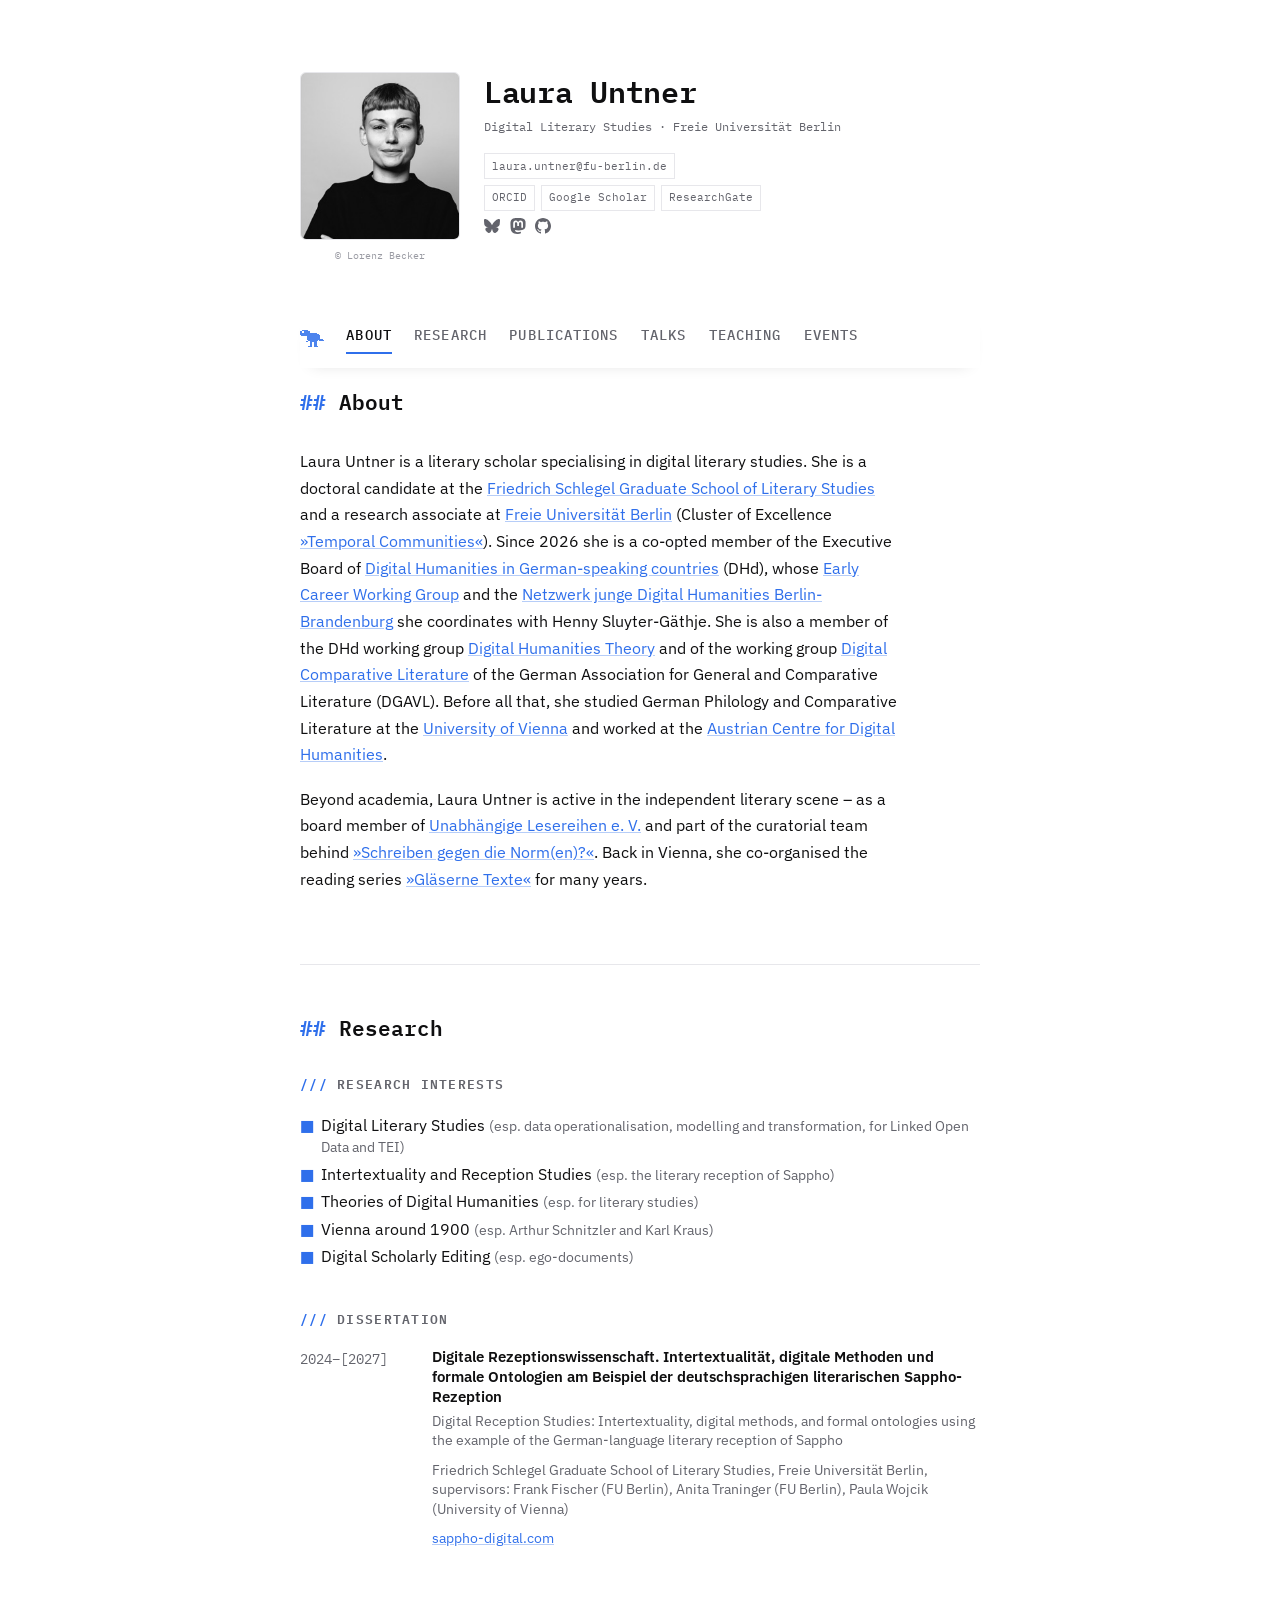
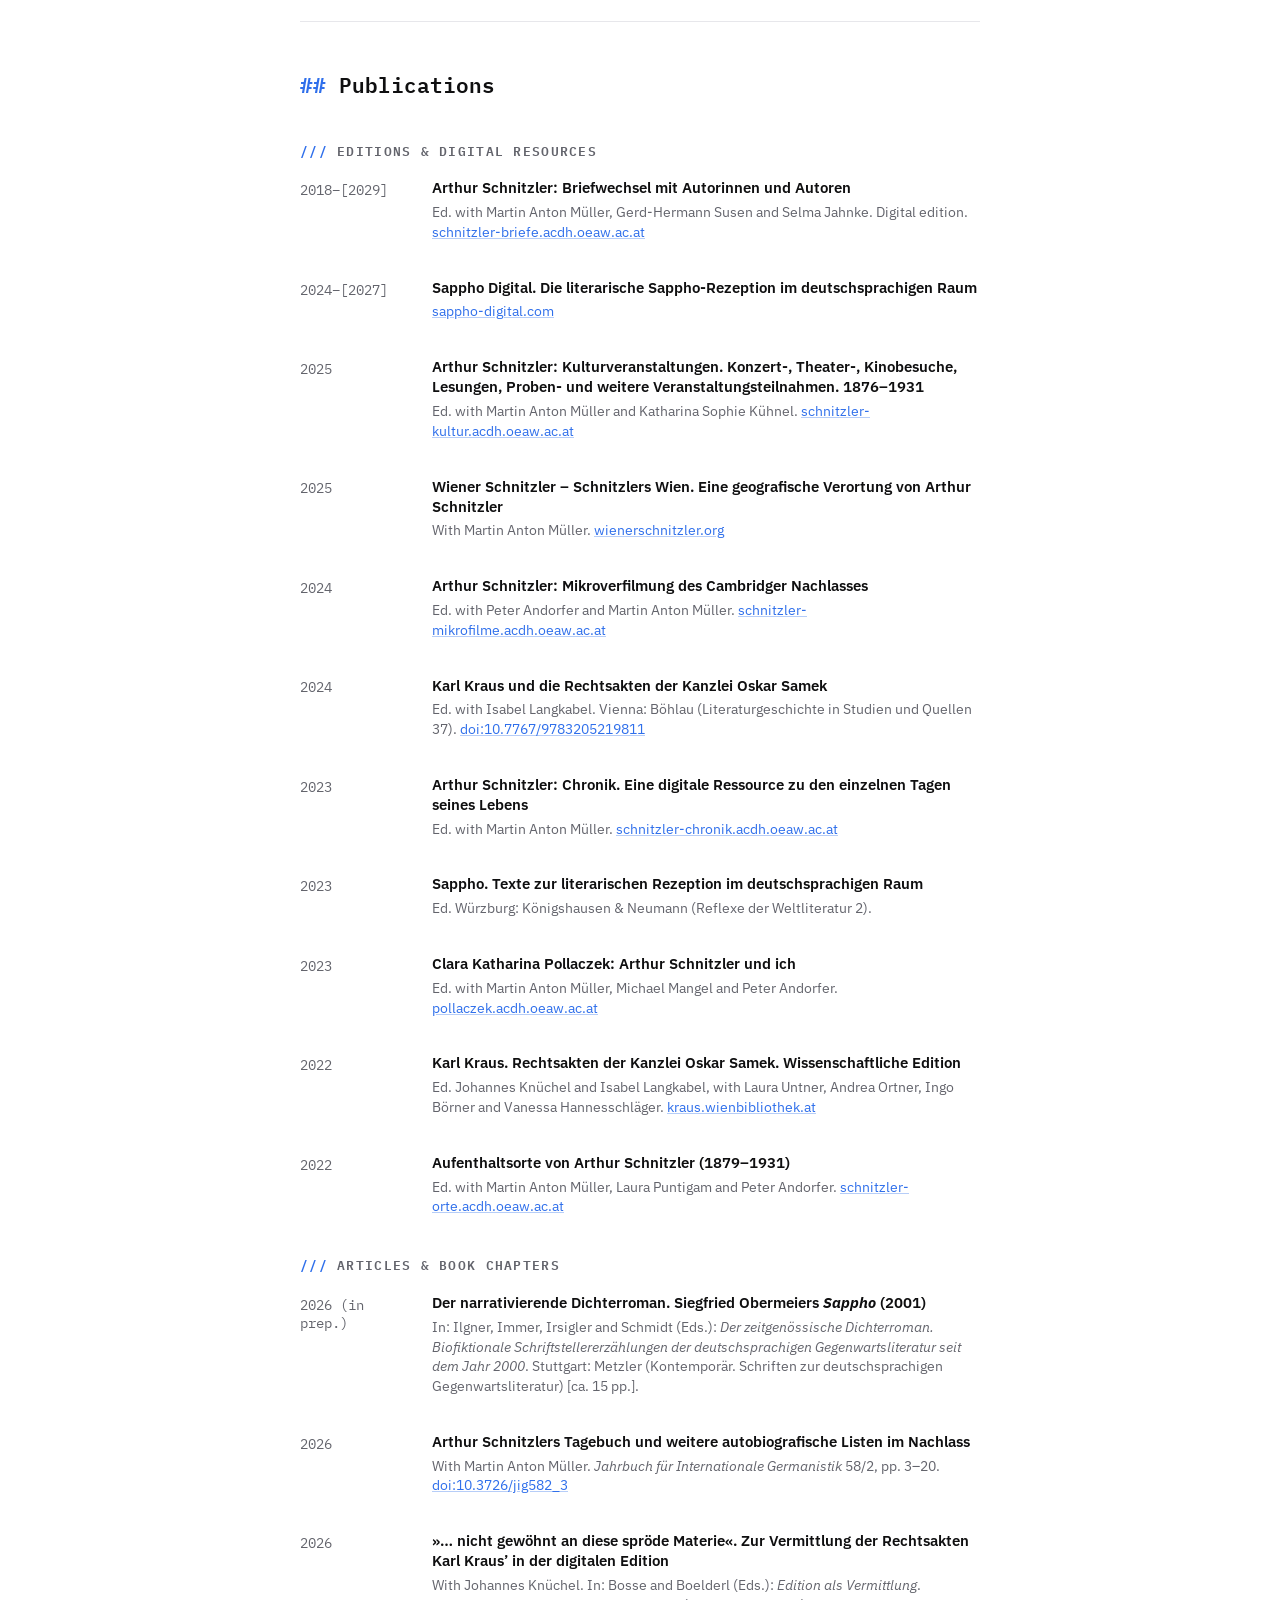
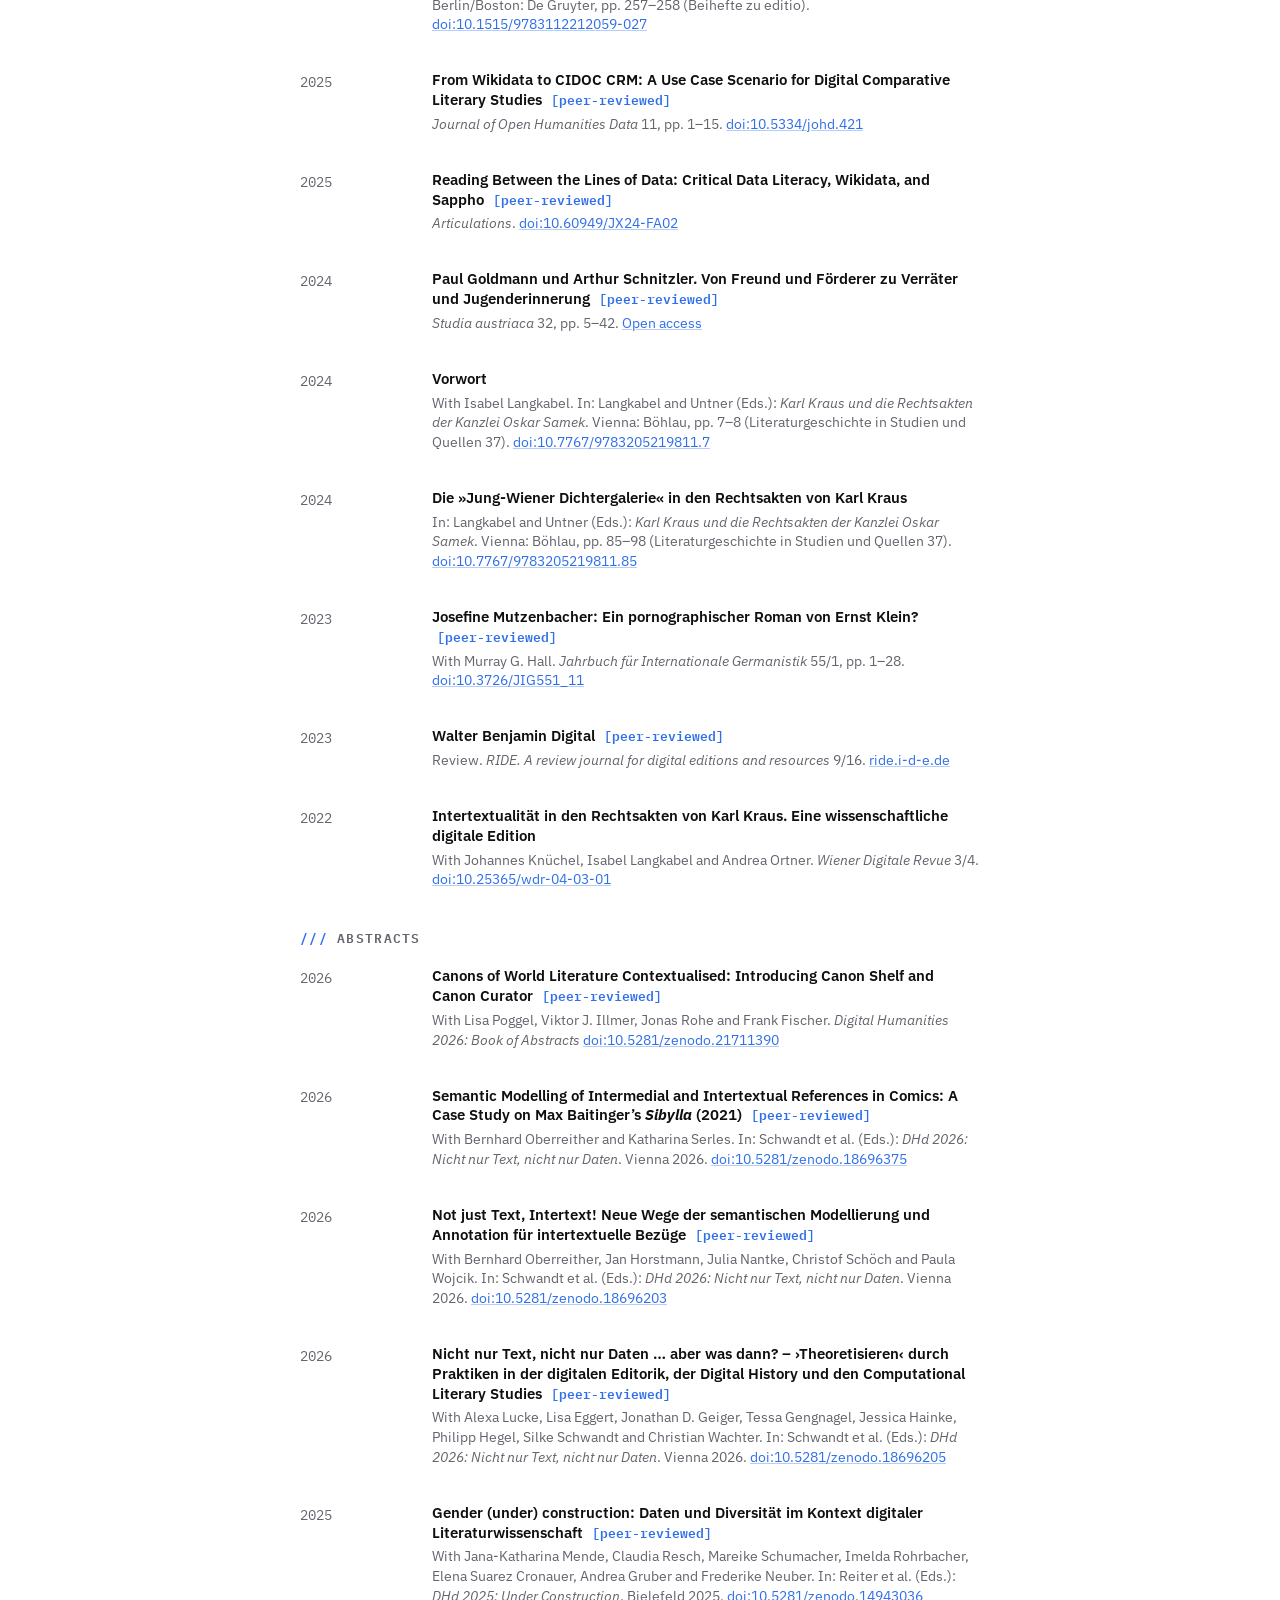
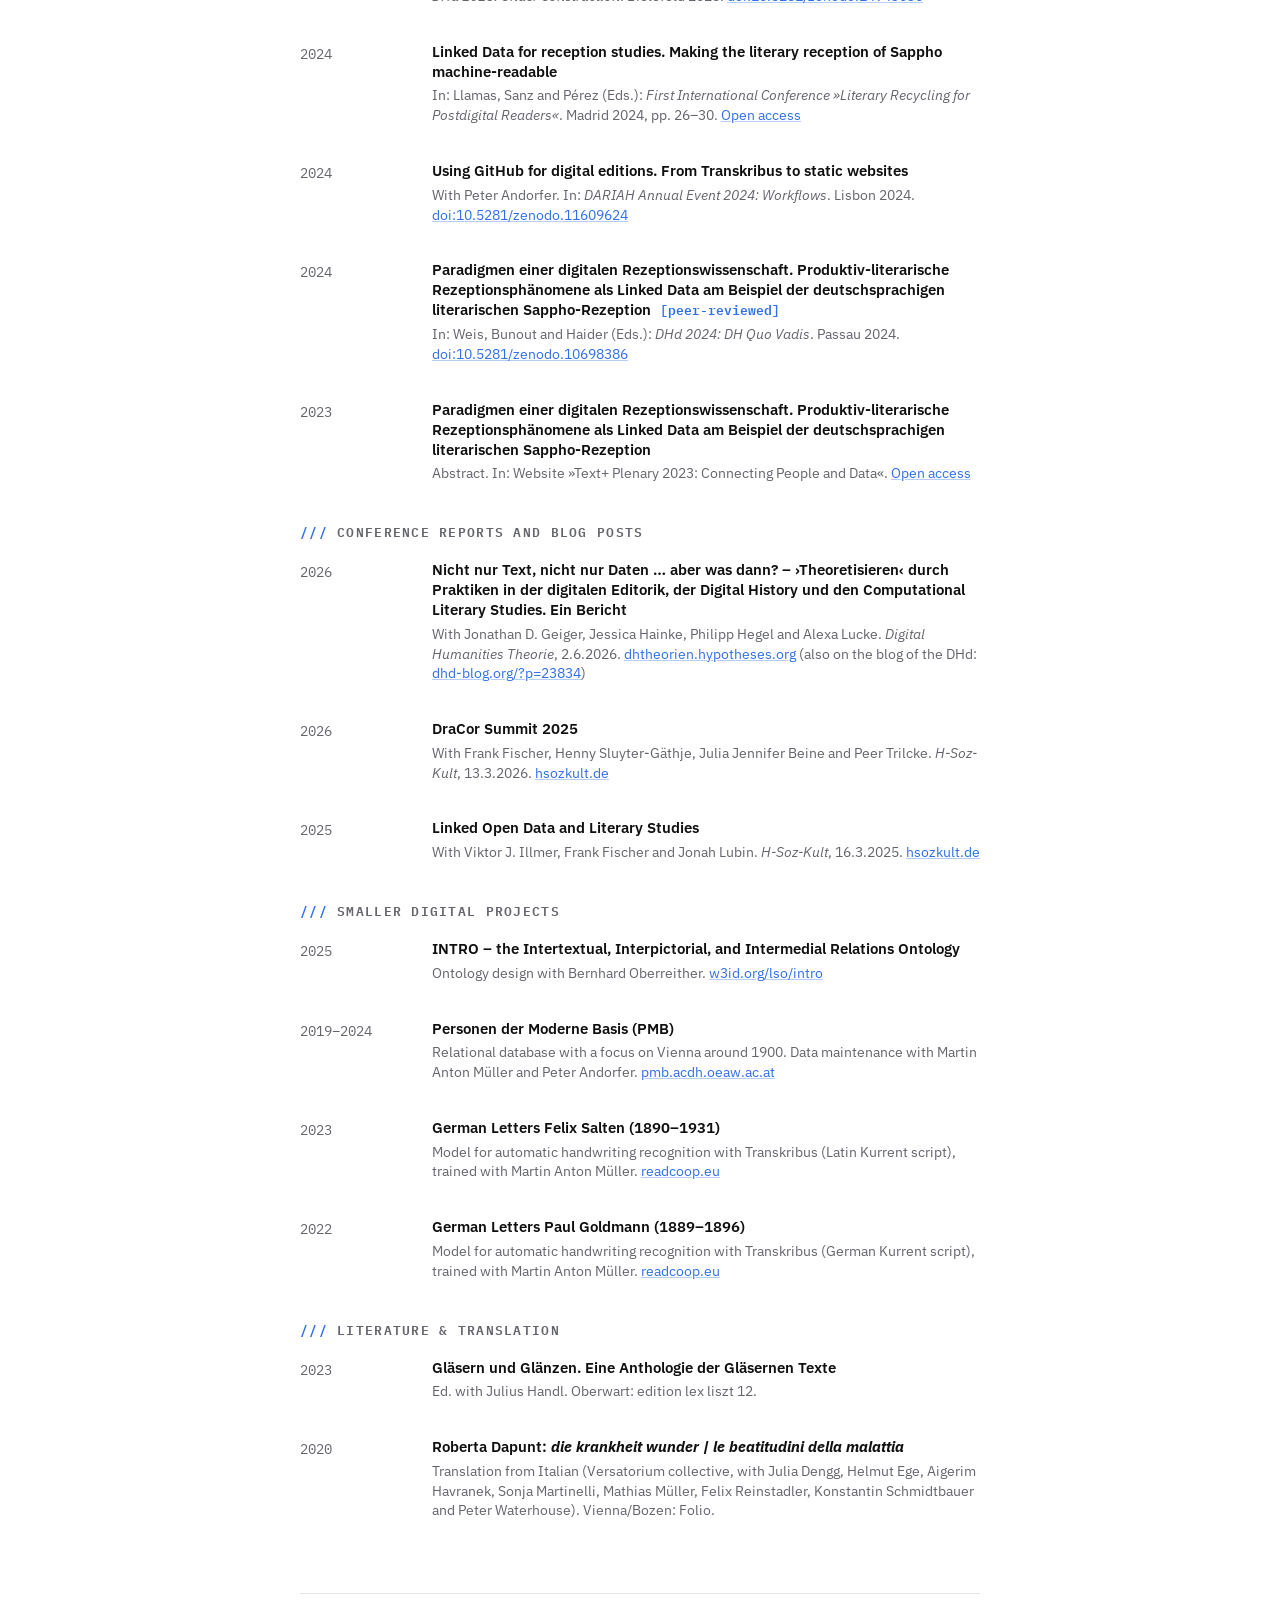
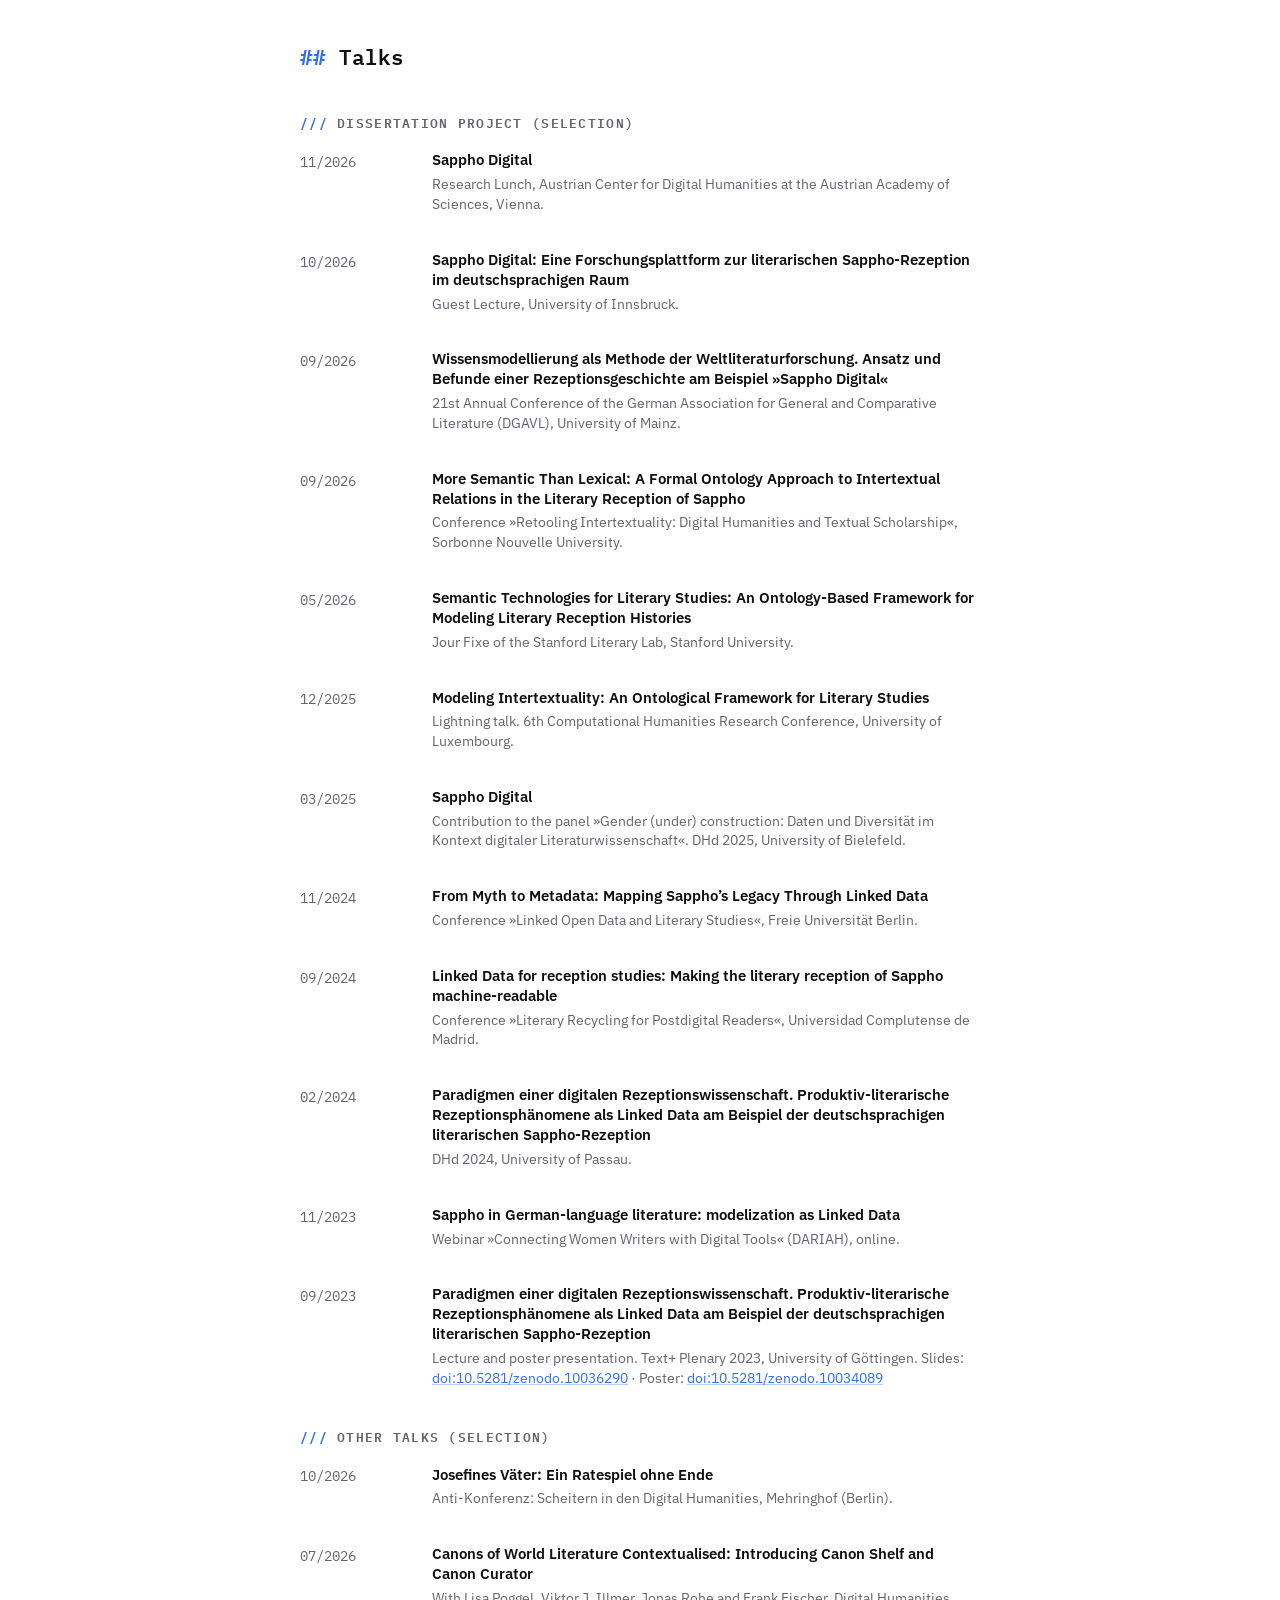
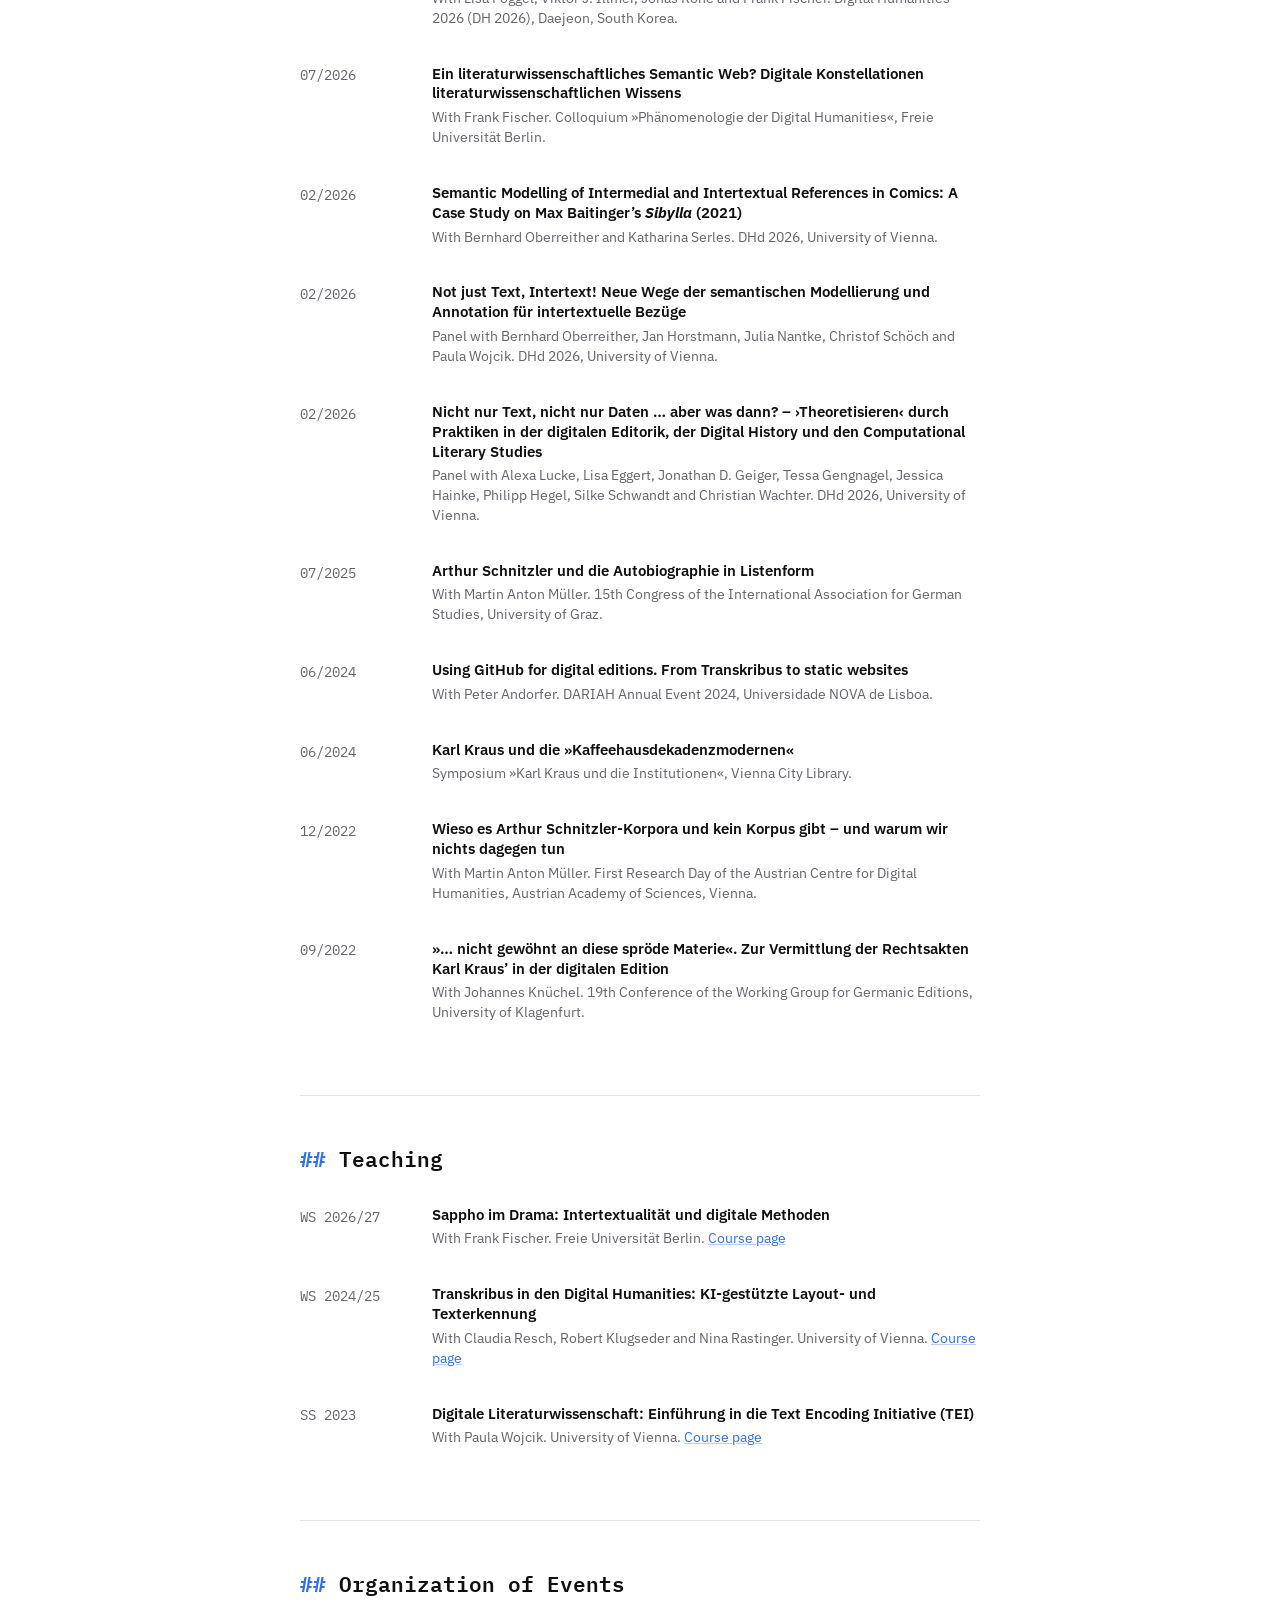
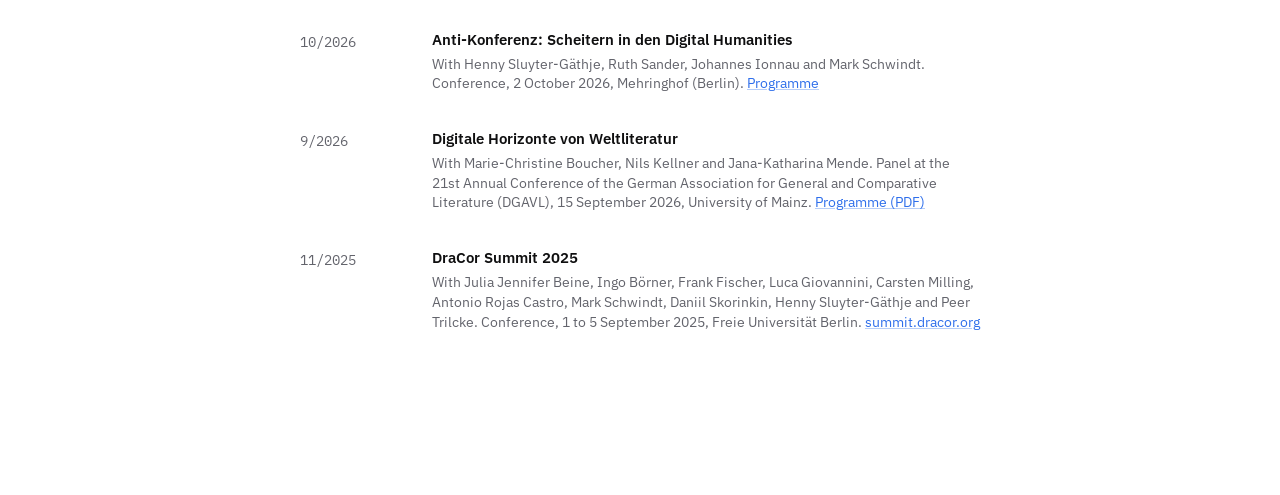
==== commit a9d43ef2: "kleine korrektur" ====
--- a/index.html
+++ b/index.html
@@ -686,6 +686,15 @@
           </div>
         </div>
         <div class="entry">
+          <div class="entry-date">12/2025</div>
+          <div class="entry-content">
+            <div class="entry-title">Modeling Intertextuality: An Ontological Framework for Literary
+              Studies</div>
+            <div class="entry-body">Lightning talk. 6th Computational Humanities Research
+              Conference, University of Luxembourg.</div>
+          </div>
+        </div>
+        <div class="entry">
           <div class="entry-date">03/2025</div>
           <div class="entry-content">
             <div class="entry-title">Sappho Digital</div>
@@ -801,15 +810,6 @@
           </div>
         </div>
         <div class="entry">
-          <div class="entry-date">12/2025</div>
-          <div class="entry-content">
-            <div class="entry-title">Modeling Intertextuality: An Ontological Framework for Literary
-              Studies</div>
-            <div class="entry-body">Lightning talk. 6th Computational Humanities Research
-              Conference, University of Luxembourg.</div>
-          </div>
-        </div>
-        <div class="entry">
           <div class="entry-date">07/2025</div>
           <div class="entry-content">
             <div class="entry-title">Arthur Schnitzler und die Autobiographie in Listenform</div>
